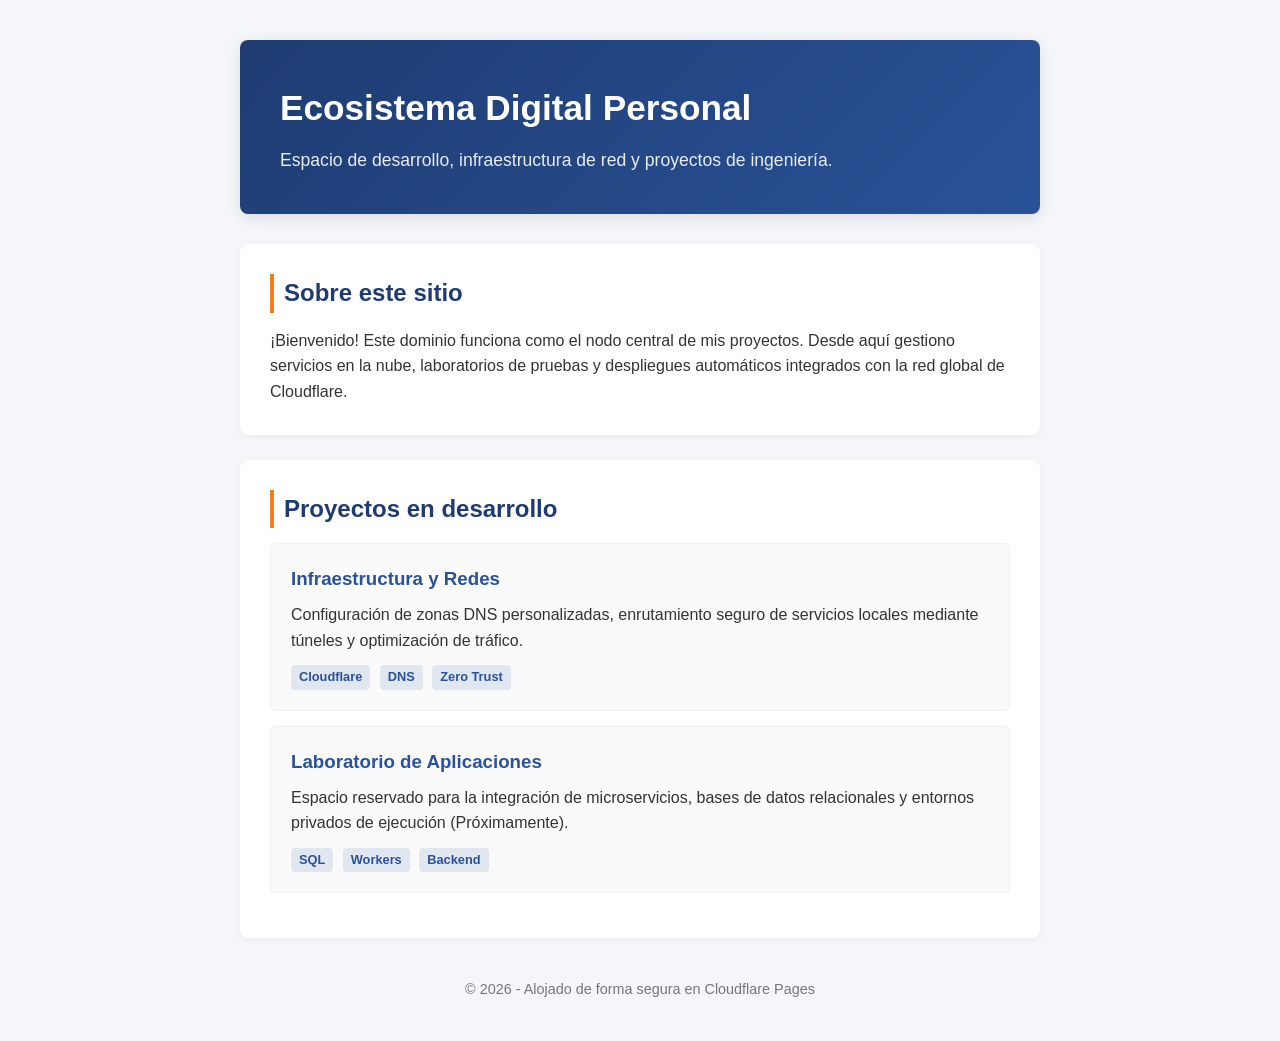
==== index.html @ 50d04121 "Prueba Primer despliegue de prueba de la pagina." ====
<!DOCTYPE html>
<html lang="es">
<head>
    <meta charset="UTF-8">
    <meta name="viewport" content="width=device-width, initial-scale=1.0">
    <title>Ecosistema Digital | Portfolio Técnico</title>
    <style>
        * {
            box-sizing: border-box;
            margin: 0;
            padding: 0;
        }
        body {
            font-family: 'Segoe UI', Tahoma, Geneva, Verdana, sans-serif;
            line-height: 1.6;
            background-color: #f4f6f9;
            color: #333;
            padding: 40px 20px;
        }
        .container {
            max-width: 800px;
            margin: 0 auto;
        }
        header {
            background: linear-gradient(135deg, #1e3c72 0%, #2a5298 100%);
            color: #fff;
            padding: 40px;
            border-radius: 8px;
            margin-bottom: 30px;
            box-shadow: 0 4px 15px rgba(0,0,0,0.1);
        }
        header h1 {
            font-size: 2.2rem;
            margin-bottom: 10px;
        }
        header p {
            font-size: 1.1rem;
            opacity: 0.9;
        }
        .section {
            background: #fff;
            padding: 30px;
            border-radius: 8px;
            margin-bottom: 25px;
            box-shadow: 0 2px 8px rgba(0,0,0,0.05);
        }
        .section h2 {
            color: #1e3c72;
            margin-bottom: 15px;
            border-left: 4px solid #f38020; /* Color acento Cloudflare */
            padding-left: 10px;
            font-size: 1.5rem;
        }
        .project-grid {
            display: block;
        }
        .project-card {
            background: #fafafa;
            border: 1px solid #eef2f5;
            padding: 20px;
            border-radius: 6px;
            margin-bottom: 15px;
        }
        .project-card h3 {
            color: #2a5298;
            margin-bottom: 8px;
        }
        .tag {
            display: inline-block;
            background: #e1e7f0;
            color: #2a5298;
            padding: 2px 8px;
            font-size: 0.8rem;
            border-radius: 4px;
            margin-right: 5px;
            font-weight: bold;
        }
        footer {
            text-align: center;
            margin-top: 40px;
            font-size: 0.9rem;
            color: #777;
        }
    </style>
</head>
<body>

    <div class="container">
        <header>
            <h1>Ecosistema Digital Personal</h1>
            <p>Espacio de desarrollo, infraestructura de red y proyectos de ingeniería.</p>
        </header>

        <div class="section">
            <h2>Sobre este sitio</h2>
            <p>¡Bienvenido! Este dominio funciona como el nodo central de mis proyectos. Desde aquí gestiono servicios en la nube, laboratorios de pruebas y despliegues automáticos integrados con la red global de Cloudflare.</p>
        </div>

        <div class="section">
            <h2>Proyectos en desarrollo</h2>
            <div class="project-grid">
                
                <div class="project-card">
                    <h3>Infraestructura y Redes</h3>
                    <p>Configuración de zonas DNS personalizadas, enrutamiento seguro de servicios locales mediante túneles y optimización de tráfico.</p>
                    <div style="margin-top: 10px;">
                        <span class="tag">Cloudflare</span>
                        <span class="tag">DNS</span>
                        <span class="tag">Zero Trust</span>
                    </div>
                </div>

                <div class="project-card">
                    <h3>Laboratorio de Aplicaciones</h3>
                    <p>Espacio reservado para la integración de microservicios, bases de datos relacionales y entornos privados de ejecución (Próximamente).</p>
                    <div style="margin-top: 10px;">
                        <span class="tag">SQL</span>
                        <span class="tag">Workers</span>
                        <span class="tag">Backend</span>
                    </div>
                </div>

            </div>
        </div>

        <footer>
            <p>&copy; 2026 - Alojado de forma segura en Cloudflare Pages</p>
        </footer>
    </div>

</body>
</html>
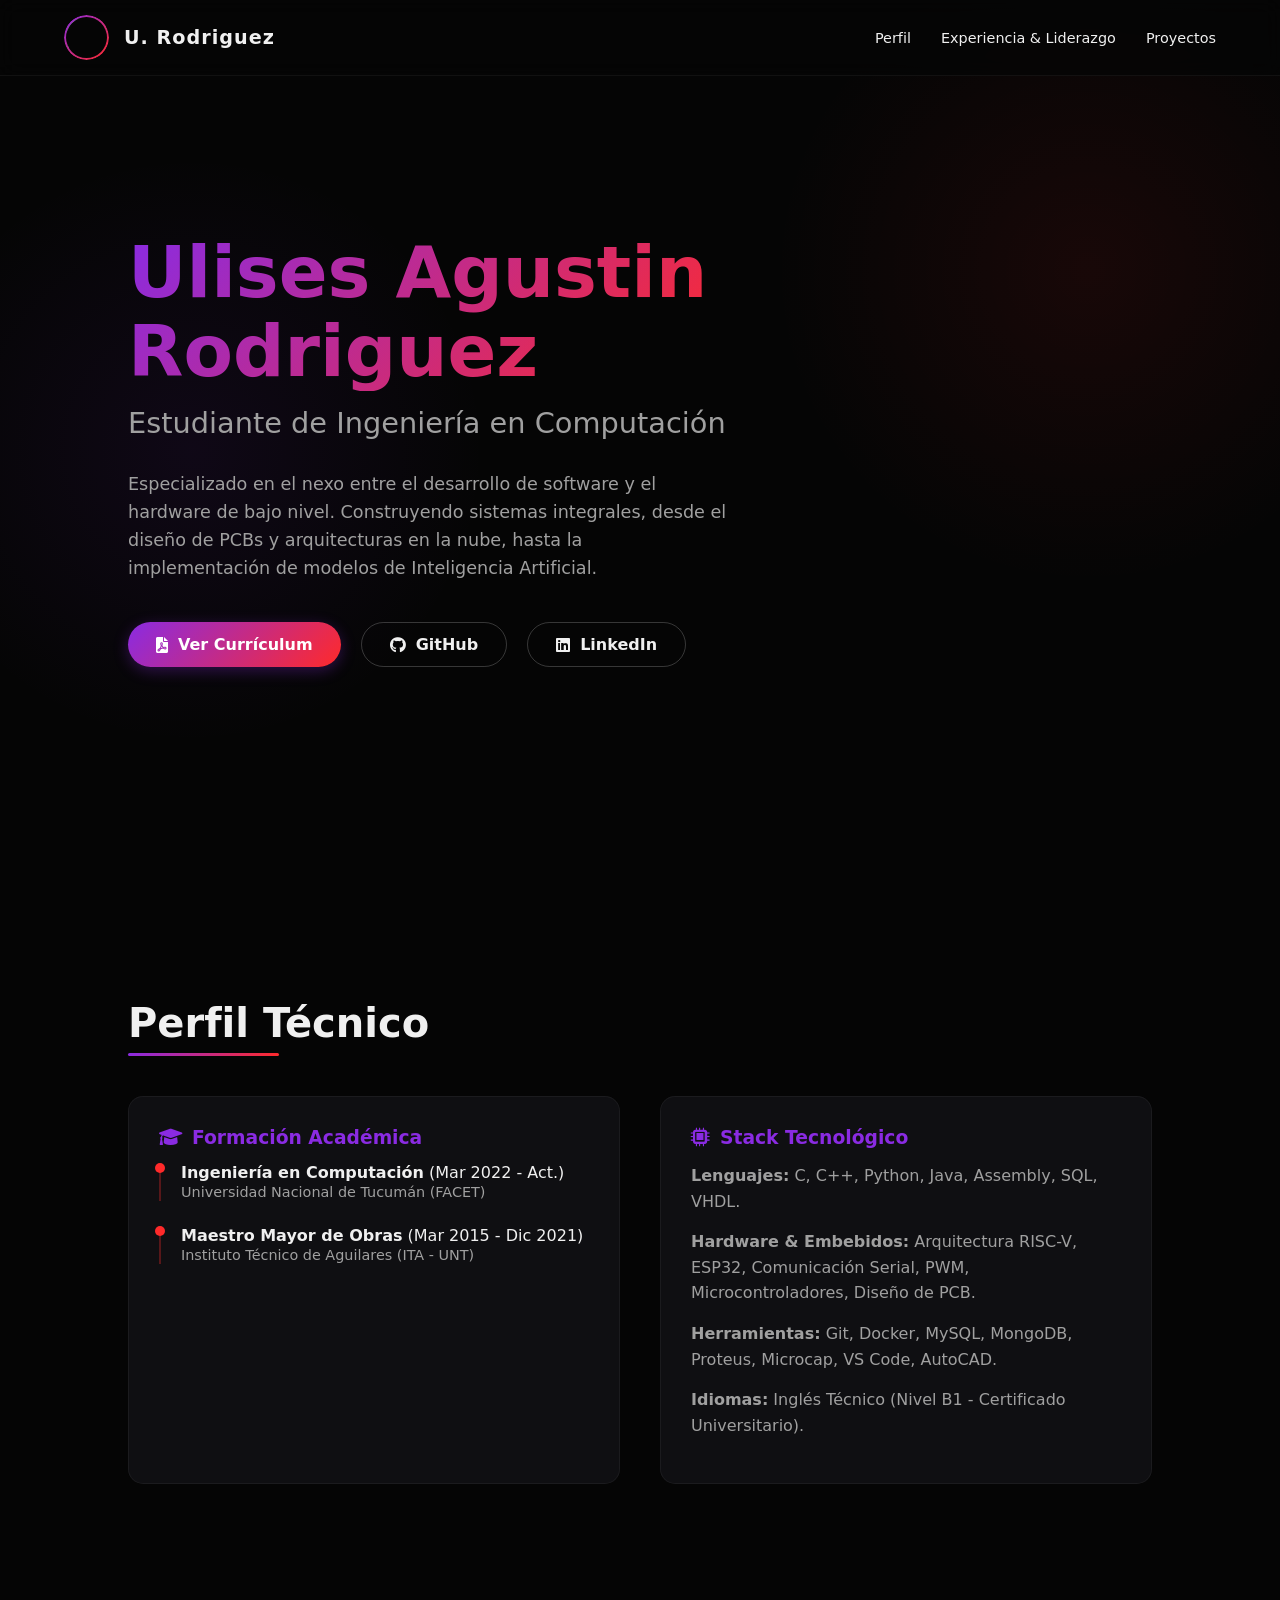
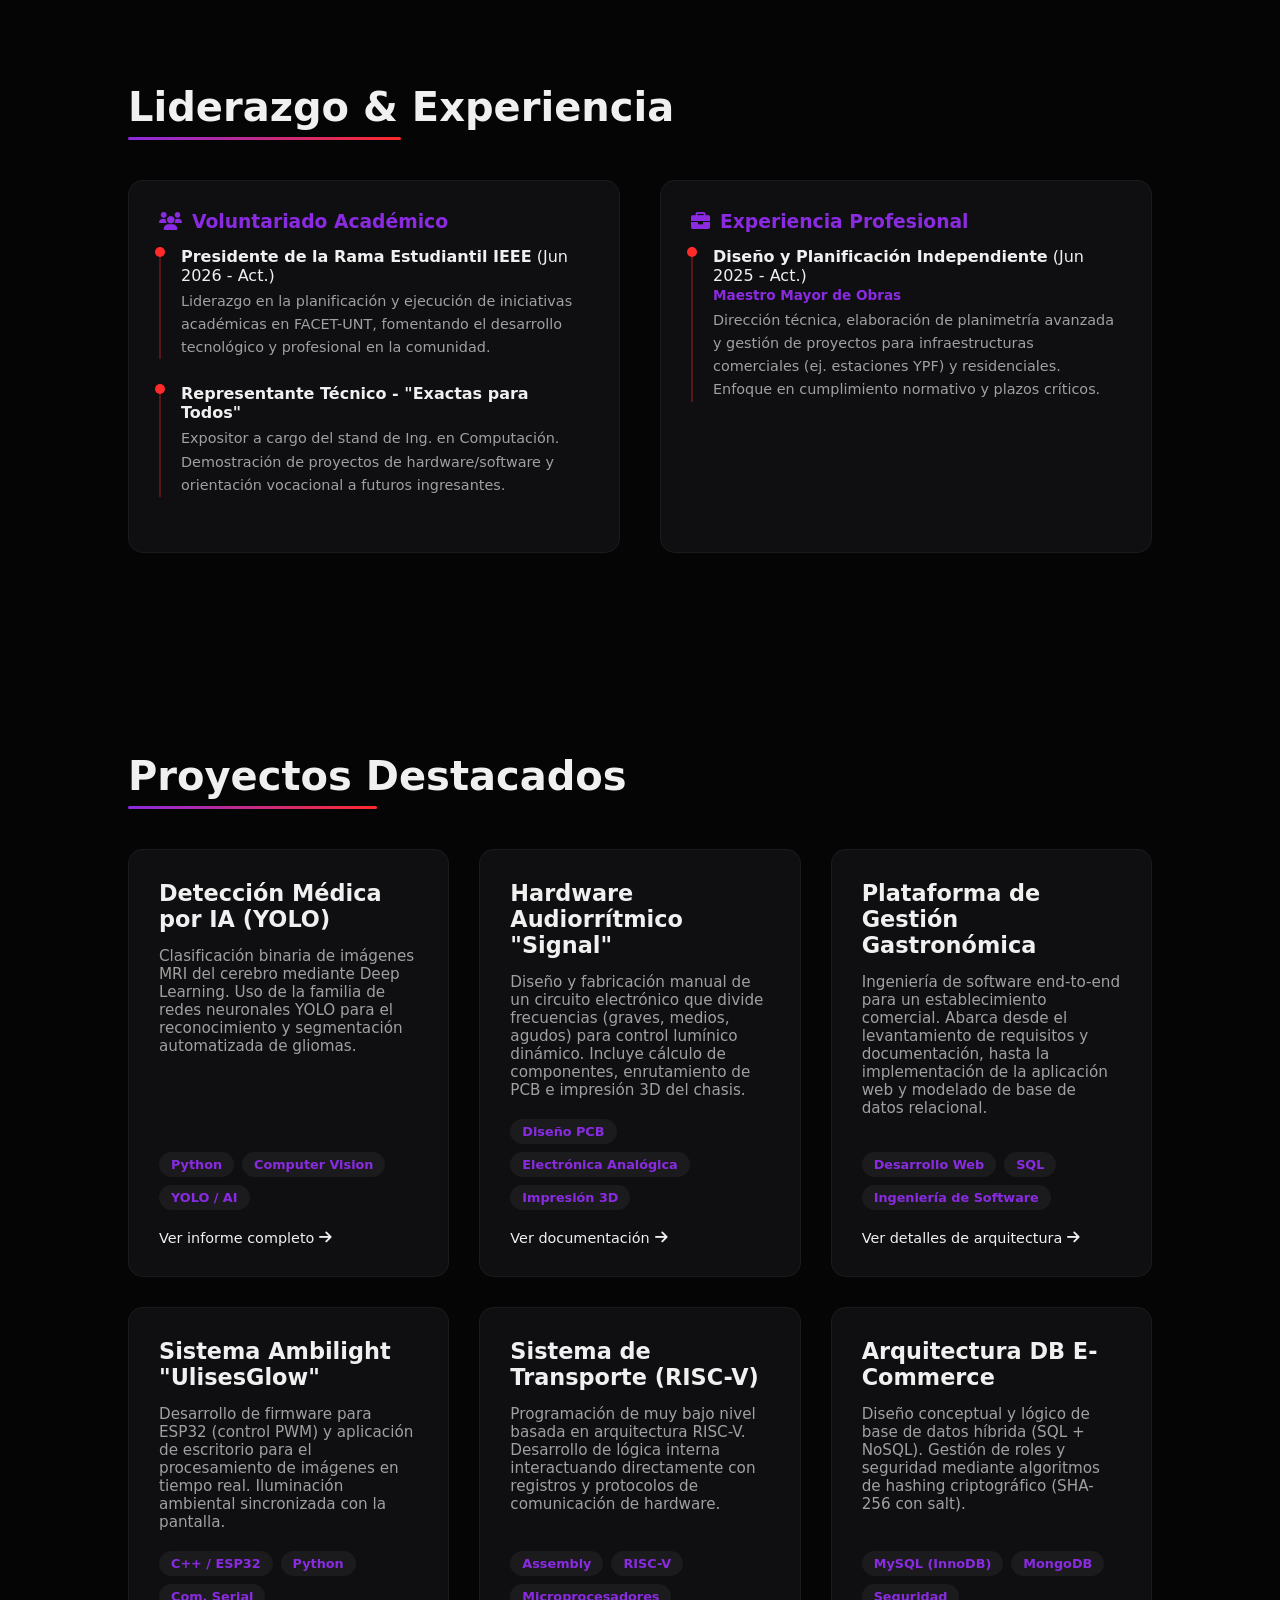
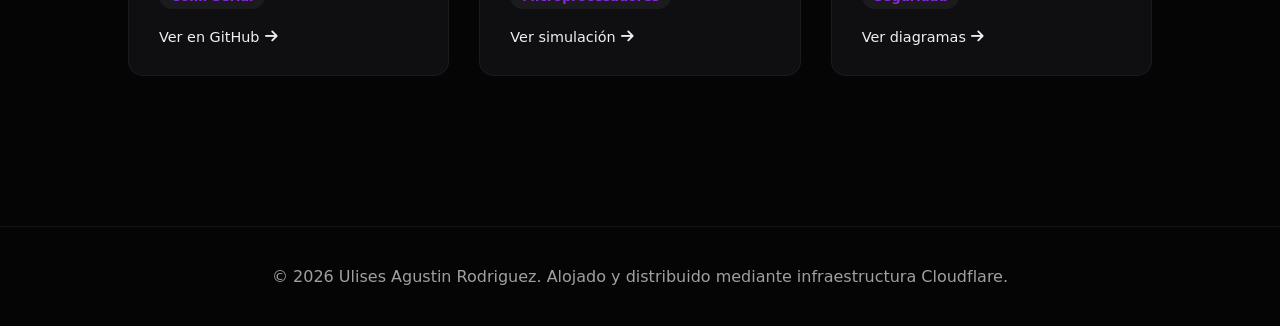
==== commit ca12fefe: "Portafolio v1.0.0 Primer Despliegue del protafolio virtual una vez verificado que la pagina funciona" ====
--- a/index.html
+++ b/index.html
@@ -3,130 +3,525 @@
 <head>
     <meta charset="UTF-8">
     <meta name="viewport" content="width=device-width, initial-scale=1.0">
-    <title>Ecosistema Digital | Portfolio Técnico</title>
+    <title>Ulises A. Rodriguez | Software & Hardware Engineer</title>
+    <link href="https://cdnjs.cloudflare.com/ajax/libs/font-awesome/6.0.0/css/all.min.css" rel="stylesheet">
     <style>
+        :root {
+            --bg-color: #050505;
+            --surface-color: rgba(20, 20, 25, 0.7);
+            --text-main: #f0f0f0;
+            --text-muted: #a0a0a0;
+            --accent-purple: #8a2be2;
+            --accent-red: #ff2a2a;
+            --gradient: linear-gradient(135deg, var(--accent-purple) 0%, var(--accent-red) 100%);
+        }
+
         * {
-            box-sizing: border-box;
             margin: 0;
             padding: 0;
-        }
+            box-sizing: border-box;
+            font-family: 'Segoe UI', system-ui, -apple-system, sans-serif;
+            scroll-behavior: smooth;
+        }
+
         body {
-            font-family: 'Segoe UI', Tahoma, Geneva, Verdana, sans-serif;
+            background-color: var(--bg-color);
+            color: var(--text-main);
+            overflow-x: hidden;
+            background-image: 
+                radial-gradient(circle at 15% 50%, rgba(138, 43, 226, 0.08), transparent 25%),
+                radial-gradient(circle at 85% 30%, rgba(255, 42, 42, 0.08), transparent 25%);
+            background-attachment: fixed;
+        }
+
+        /* --- Navbar --- */
+        nav {
+            position: fixed;
+            top: 0;
+            width: 100%;
+            padding: 15px 5%;
+            display: flex;
+            justify-content: space-between;
+            align-items: center;
+            background: rgba(5, 5, 5, 0.8);
+            backdrop-filter: blur(10px);
+            z-index: 1000;
+            border-bottom: 1px solid rgba(255,255,255,0.05);
+        }
+
+        .logo-container {
+            display: flex;
+            align-items: center;
+            gap: 15px;
+            text-decoration: none;
+            color: var(--text-main);
+        }
+
+        .logo-img {
+            width: 45px;
+            height: 45px;
+            border-radius: 50%;
+            /* Truco para ocultar las letras inferiores de la imagen */
+            object-fit: cover;
+            object-position: top;
+            border: 2px solid transparent;
+            background: var(--gradient) border-box;
+            -webkit-mask: linear-gradient(#fff 0 0) padding-box, linear-gradient(#fff 0 0);
+            -webkit-mask-composite: destination-out;
+            mask-composite: exclude;
+            transition: transform 0.3s ease;
+        }
+        
+        .logo-container:hover .logo-img {
+            transform: scale(1.1);
+        }
+
+        .logo-text {
+            font-weight: 700;
+            font-size: 1.2rem;
+            letter-spacing: 1px;
+        }
+
+        .nav-links a {
+            color: var(--text-main);
+            text-decoration: none;
+            margin-left: 25px;
+            font-size: 0.9rem;
+            transition: color 0.3s;
+            position: relative;
+        }
+
+        .nav-links a:hover {
+            color: var(--accent-red);
+        }
+
+        /* --- Hero Section --- */
+        .hero {
+            height: 100vh;
+            display: flex;
+            flex-direction: column;
+            justify-content: center;
+            align-items: flex-start;
+            padding: 0 10%;
+            position: relative;
+        }
+
+        .hero h1 {
+            font-size: 4.5rem;
+            line-height: 1.1;
+            margin-bottom: 15px;
+            background: var(--gradient);
+            -webkit-background-clip: text;
+            -webkit-text-fill-color: transparent;
+        }
+
+        .hero h2 {
+            font-size: 1.8rem;
+            color: var(--text-muted);
+            margin-bottom: 30px;
+            font-weight: 400;
+        }
+
+        .hero p {
+            max-width: 600px;
+            font-size: 1.1rem;
+            color: var(--text-muted);
+            margin-bottom: 40px;
             line-height: 1.6;
-            background-color: #f4f6f9;
-            color: #333;
-            padding: 40px 20px;
-        }
-        .container {
-            max-width: 800px;
-            margin: 0 auto;
-        }
-        header {
-            background: linear-gradient(135deg, #1e3c72 0%, #2a5298 100%);
-            color: #fff;
-            padding: 40px;
-            border-radius: 8px;
-            margin-bottom: 30px;
-            box-shadow: 0 4px 15px rgba(0,0,0,0.1);
-        }
-        header h1 {
-            font-size: 2.2rem;
-            margin-bottom: 10px;
-        }
-        header p {
-            font-size: 1.1rem;
-            opacity: 0.9;
-        }
-        .section {
-            background: #fff;
+        }
+
+        .btn-group {
+            display: flex;
+            gap: 20px;
+        }
+
+        .btn {
+            padding: 12px 28px;
+            border-radius: 30px;
+            text-decoration: none;
+            font-weight: 600;
+            transition: all 0.3s ease;
+            font-size: 1rem;
+            display: inline-flex;
+            align-items: center;
+            gap: 10px;
+        }
+
+        .btn-primary {
+            background: var(--gradient);
+            color: white;
+            box-shadow: 0 4px 15px rgba(138, 43, 226, 0.3);
+        }
+
+        .btn-primary:hover {
+            box-shadow: 0 6px 20px rgba(255, 42, 42, 0.5);
+            transform: translateY(-2px);
+        }
+
+        .btn-secondary {
+            background: transparent;
+            color: var(--text-main);
+            border: 1px solid rgba(255,255,255,0.2);
+        }
+
+        .btn-secondary:hover {
+            border-color: var(--accent-purple);
+            background: rgba(138, 43, 226, 0.1);
+        }
+
+        /* --- Global Section Styles --- */
+        section {
+            padding: 100px 10%;
+        }
+
+        .section-title {
+            font-size: 2.5rem;
+            margin-bottom: 50px;
+            position: relative;
+            display: inline-block;
+        }
+
+        .section-title::after {
+            content: '';
+            position: absolute;
+            bottom: -10px;
+            left: 0;
+            width: 50%;
+            height: 3px;
+            background: var(--gradient);
+            border-radius: 2px;
+        }
+
+        /* --- Sobre Mí & Voluntariado --- */
+        .about-grid {
+            display: grid;
+            grid-template-columns: 1fr 1fr;
+            gap: 40px;
+        }
+
+        .card {
+            background: var(--surface-color);
+            border: 1px solid rgba(255,255,255,0.05);
+            border-radius: 15px;
             padding: 30px;
-            border-radius: 8px;
+            backdrop-filter: blur(10px);
+            transition: transform 0.3s ease;
+        }
+
+        .card:hover {
+            transform: translateY(-5px);
+            border-color: rgba(138, 43, 226, 0.3);
+        }
+
+        .card h3 {
+            color: var(--accent-purple);
+            margin-bottom: 15px;
+            display: flex;
+            align-items: center;
+            gap: 10px;
+        }
+
+        .card p {
+            color: var(--text-muted);
+            margin-bottom: 15px;
+            line-height: 1.6;
+        }
+        
+        .timeline-item {
+            border-left: 2px solid rgba(255, 42, 42, 0.3);
+            padding-left: 20px;
             margin-bottom: 25px;
-            box-shadow: 0 2px 8px rgba(0,0,0,0.05);
-        }
-        .section h2 {
-            color: #1e3c72;
+            position: relative;
+        }
+        
+        .timeline-item::before {
+            content: '';
+            position: absolute;
+            left: -6px;
+            top: 0;
+            width: 10px;
+            height: 10px;
+            border-radius: 50%;
+            background: var(--accent-red);
+        }
+
+        /* --- Proyectos --- */
+        .projects-grid {
+            display: grid;
+            grid-template-columns: repeat(auto-fit, minmax(320px, 1fr));
+            gap: 30px;
+        }
+
+        .project-card {
+            background: var(--surface-color);
+            border: 1px solid rgba(255,255,255,0.05);
+            border-radius: 15px;
+            padding: 30px;
+            display: flex;
+            flex-direction: column;
+            justify-content: space-between;
+            transition: all 0.4s ease;
+            position: relative;
+            overflow: hidden;
+        }
+
+        .project-card::before {
+            content: '';
+            position: absolute;
+            top: 0; left: 0;
+            width: 100%; height: 4px;
+            background: var(--gradient);
+            opacity: 0;
+            transition: opacity 0.3s ease;
+        }
+
+        .project-card:hover {
+            transform: translateY(-8px);
+            box-shadow: 0 10px 30px rgba(0,0,0,0.5);
+        }
+
+        .project-card:hover::before {
+            opacity: 1;
+        }
+
+        .project-card h3 {
+            font-size: 1.4rem;
             margin-bottom: 15px;
-            border-left: 4px solid #f38020; /* Color acento Cloudflare */
-            padding-left: 10px;
-            font-size: 1.5rem;
-        }
-        .project-grid {
-            display: block;
-        }
-        .project-card {
-            background: #fafafa;
-            border: 1px solid #eef2f5;
-            padding: 20px;
-            border-radius: 6px;
-            margin-bottom: 15px;
-        }
-        .project-card h3 {
-            color: #2a5298;
-            margin-bottom: 8px;
-        }
+        }
+
+        .project-card p {
+            color: var(--text-muted);
+            font-size: 0.95rem;
+            margin-bottom: 20px;
+            flex-grow: 1;
+        }
+
+        .tech-tags {
+            display: flex;
+            flex-wrap: wrap;
+            gap: 8px;
+            margin-bottom: 20px;
+        }
+
         .tag {
-            display: inline-block;
-            background: #e1e7f0;
-            color: #2a5298;
-            padding: 2px 8px;
+            background: rgba(255, 255, 255, 0.05);
+            color: var(--accent-purple);
+            padding: 5px 12px;
+            border-radius: 20px;
             font-size: 0.8rem;
-            border-radius: 4px;
-            margin-right: 5px;
-            font-weight: bold;
-        }
+            font-weight: 600;
+        }
+
+        .project-link {
+            color: var(--text-main);
+            text-decoration: none;
+            font-size: 0.9rem;
+            display: inline-flex;
+            align-items: center;
+            gap: 5px;
+            transition: color 0.3s;
+        }
+
+        .project-link:hover {
+            color: var(--accent-red);
+        }
+
+        /* --- Footer --- */
         footer {
             text-align: center;
-            margin-top: 40px;
-            font-size: 0.9rem;
-            color: #777;
+            padding: 40px;
+            border-top: 1px solid rgba(255,255,255,0.05);
+            color: var(--text-muted);
+            margin-top: 50px;
+        }
+
+        /* --- Animaciones Scroll --- */
+        .reveal {
+            opacity: 0;
+            transform: translateY(30px);
+            transition: all 0.8s ease;
+        }
+
+        .reveal.active {
+            opacity: 1;
+            transform: translateY(0);
+        }
+
+        /* Responsive */
+        @media (max-width: 768px) {
+            .hero h1 { font-size: 3rem; }
+            .hero h2 { font-size: 1.4rem; }
+            .about-grid { grid-template-columns: 1fr; }
+            .nav-links { display: none; } /* Ocultar links en movil por ahora */
         }
     </style>
 </head>
 <body>
 
-    <div class="container">
-        <header>
-            <h1>Ecosistema Digital Personal</h1>
-            <p>Espacio de desarrollo, infraestructura de red y proyectos de ingeniería.</p>
-        </header>
-
-        <div class="section">
-            <h2>Sobre este sitio</h2>
-            <p>¡Bienvenido! Este dominio funciona como el nodo central de mis proyectos. Desde aquí gestiono servicios en la nube, laboratorios de pruebas y despliegues automáticos integrados con la red global de Cloudflare.</p>
+    <nav>
+        <a href="#" class="logo-container">
+            <img src="Icono.jpg" alt="Logo" class="logo-img">
+            <span class="logo-text">U. Rodriguez</span>
+        </a>
+        <div class="nav-links">
+            <a href="#perfil">Perfil</a>
+            <a href="#experiencia">Experiencia & Liderazgo</a>
+            <a href="#proyectos">Proyectos</a>
         </div>
-
-        <div class="section">
-            <h2>Proyectos en desarrollo</h2>
-            <div class="project-grid">
-                
-                <div class="project-card">
-                    <h3>Infraestructura y Redes</h3>
-                    <p>Configuración de zonas DNS personalizadas, enrutamiento seguro de servicios locales mediante túneles y optimización de tráfico.</p>
-                    <div style="margin-top: 10px;">
-                        <span class="tag">Cloudflare</span>
-                        <span class="tag">DNS</span>
-                        <span class="tag">Zero Trust</span>
-                    </div>
-                </div>
-
-                <div class="project-card">
-                    <h3>Laboratorio de Aplicaciones</h3>
-                    <p>Espacio reservado para la integración de microservicios, bases de datos relacionales y entornos privados de ejecución (Próximamente).</p>
-                    <div style="margin-top: 10px;">
-                        <span class="tag">SQL</span>
-                        <span class="tag">Workers</span>
-                        <span class="tag">Backend</span>
-                    </div>
-                </div>
-
-            </div>
+    </nav>
+
+    <section class="hero">
+        <h1>Ulises Agustin<br>Rodriguez</h1>
+        <h2>Estudiante de Ingeniería en Computación</h2>
+        <p>Especializado en el nexo entre el desarrollo de software y el hardware de bajo nivel. Construyendo sistemas integrales, desde el diseño de PCBs y arquitecturas en la nube, hasta la implementación de modelos de Inteligencia Artificial.</p>
+        <div class="btn-group">
+            <a href="Curriculum Vitae.pdf" target="_blank" class="btn btn-primary"><i class="fas fa-file-pdf"></i> Ver Currículum</a>
+            <a href="https://github.com/UlisesSB" target="_blank" class="btn btn-secondary"><i class="fab fa-github"></i> GitHub</a>
+            <a href="https://www.linkedin.com/in/ulises-agustin-rodriguez-a3aa563b5" target="_blank" class="btn btn-secondary"><i class="fab fa-linkedin"></i> LinkedIn</a>
         </div>
-
-        <footer>
-            <p>&copy; 2026 - Alojado de forma segura en Cloudflare Pages</p>
-        </footer>
-    </div>
-
+    </section>
+
+    <section id="perfil" class="reveal">
+        <h2 class="section-title">Perfil Técnico</h2>
+        <div class="about-grid">
+            <div class="card">
+                <h3><i class="fas fa-graduation-cap"></i> Formación Académica</h3>
+                <div class="timeline-item">
+                    <strong>Ingeniería en Computación</strong> (Mar 2022 - Act.)<br>
+                    <span style="color: var(--text-muted); font-size: 0.9rem;">Universidad Nacional de Tucumán (FACET)</span>
+                </div>
+                <div class="timeline-item">
+                    <strong>Maestro Mayor de Obras</strong> (Mar 2015 - Dic 2021)<br>
+                    <span style="color: var(--text-muted); font-size: 0.9rem;">Instituto Técnico de Aguilares (ITA - UNT)</span>
+                </div>
+            </div>
+            <div class="card">
+                <h3><i class="fas fa-microchip"></i> Stack Tecnológico</h3>
+                <p><strong>Lenguajes:</strong> C, C++, Python, Java, Assembly, SQL, VHDL.</p>
+                <p><strong>Hardware & Embebidos:</strong> Arquitectura RISC-V, ESP32, Comunicación Serial, PWM, Microcontroladores, Diseño de PCB.</p>
+                <p><strong>Herramientas:</strong> Git, Docker, MySQL, MongoDB, Proteus, Microcap, VS Code, AutoCAD.</p>
+                <p><strong>Idiomas:</strong> Inglés Técnico (Nivel B1 - Certificado Universitario).</p>
+            </div>
+        </div>
+    </section>
+
+    <section id="experiencia" class="reveal">
+        <h2 class="section-title">Liderazgo & Experiencia</h2>
+        <div class="about-grid">
+            <div class="card">
+                <h3><i class="fas fa-users"></i> Voluntariado Académico</h3>
+                <div class="timeline-item">
+                    <strong>Presidente de la Rama Estudiantil IEEE</strong> (Jun 2026 - Act.)<br>
+                    <p style="font-size: 0.9rem; margin-top: 5px;">Liderazgo en la planificación y ejecución de iniciativas académicas en FACET-UNT, fomentando el desarrollo tecnológico y profesional en la comunidad.</p>
+                </div>
+                <div class="timeline-item">
+                    <strong>Representante Técnico - "Exactas para Todos"</strong><br>
+                    <p style="font-size: 0.9rem; margin-top: 5px;">Expositor a cargo del stand de Ing. en Computación. Demostración de proyectos de hardware/software y orientación vocacional a futuros ingresantes.</p>
+                </div>
+            </div>
+            
+            <div class="card">
+                <h3><i class="fas fa-briefcase"></i> Experiencia Profesional</h3>
+                <div class="timeline-item">
+                    <strong>Diseño y Planificación Independiente</strong> (Jun 2025 - Act.)<br>
+                    <span style="color: var(--accent-purple); font-size: 0.85rem; font-weight: bold;">Maestro Mayor de Obras</span>
+                    <p style="font-size: 0.9rem; margin-top: 5px;">Dirección técnica, elaboración de planimetría avanzada y gestión de proyectos para infraestructuras comerciales (ej. estaciones YPF) y residenciales. Enfoque en cumplimiento normativo y plazos críticos.</p>
+                </div>
+            </div>
+        </div>
+    </section>
+
+    <section id="proyectos" class="reveal">
+        <h2 class="section-title">Proyectos Destacados</h2>
+        <div class="projects-grid">
+            
+            <div class="project-card">
+                <h3>Detección Médica por IA (YOLO)</h3>
+                <p>Clasificación binaria de imágenes MRI del cerebro mediante Deep Learning. Uso de la familia de redes neuronales YOLO para el reconocimiento y segmentación automatizada de gliomas.</p>
+                <div class="tech-tags">
+                    <span class="tag">Python</span>
+                    <span class="tag">Computer Vision</span>
+                    <span class="tag">YOLO / AI</span>
+                </div>
+                <a href="#" class="project-link">Ver informe completo <i class="fas fa-arrow-right"></i></a>
+            </div>
+
+            <div class="project-card">
+                <h3>Hardware Audiorrítmico "Signal"</h3>
+                <p>Diseño y fabricación manual de un circuito electrónico que divide frecuencias (graves, medios, agudos) para control lumínico dinámico. Incluye cálculo de componentes, enrutamiento de PCB e impresión 3D del chasis.</p>
+                <div class="tech-tags">
+                    <span class="tag">Diseño PCB</span>
+                    <span class="tag">Electrónica Analógica</span>
+                    <span class="tag">Impresión 3D</span>
+                </div>
+                <a href="#" class="project-link">Ver documentación <i class="fas fa-arrow-right"></i></a>
+            </div>
+
+            <div class="project-card">
+                <h3>Plataforma de Gestión Gastronómica</h3>
+                <p>Ingeniería de software end-to-end para un establecimiento comercial. Abarca desde el levantamiento de requisitos y documentación, hasta la implementación de la aplicación web y modelado de base de datos relacional.</p>
+                <div class="tech-tags">
+                    <span class="tag">Desarrollo Web</span>
+                    <span class="tag">SQL</span>
+                    <span class="tag">Ingeniería de Software</span>
+                </div>
+                <a href="#" class="project-link">Ver detalles de arquitectura <i class="fas fa-arrow-right"></i></a>
+            </div>
+
+            <div class="project-card">
+                <h3>Sistema Ambilight "UlisesGlow"</h3>
+                <p>Desarrollo de firmware para ESP32 (control PWM) y aplicación de escritorio para el procesamiento de imágenes en tiempo real. Iluminación ambiental sincronizada con la pantalla.</p>
+                <div class="tech-tags">
+                    <span class="tag">C++ / ESP32</span>
+                    <span class="tag">Python</span>
+                    <span class="tag">Com. Serial</span>
+                </div>
+                <a href="#" class="project-link">Ver en GitHub <i class="fas fa-arrow-right"></i></a>
+            </div>
+
+            <div class="project-card">
+                <h3>Sistema de Transporte (RISC-V)</h3>
+                <p>Programación de muy bajo nivel basada en arquitectura RISC-V. Desarrollo de lógica interna interactuando directamente con registros y protocolos de comunicación de hardware.</p>
+                <div class="tech-tags">
+                    <span class="tag">Assembly</span>
+                    <span class="tag">RISC-V</span>
+                    <span class="tag">Microprocesadores</span>
+                </div>
+                <a href="#" class="project-link">Ver simulación <i class="fas fa-arrow-right"></i></a>
+            </div>
+
+            <div class="project-card">
+                <h3>Arquitectura DB E-Commerce</h3>
+                <p>Diseño conceptual y lógico de base de datos híbrida (SQL + NoSQL). Gestión de roles y seguridad mediante algoritmos de hashing criptográfico (SHA-256 con salt).</p>
+                <div class="tech-tags">
+                    <span class="tag">MySQL (InnoDB)</span>
+                    <span class="tag">MongoDB</span>
+                    <span class="tag">Seguridad</span>
+                </div>
+                <a href="#" class="project-link">Ver diagramas <i class="fas fa-arrow-right"></i></a>
+            </div>
+
+        </div>
+    </section>
+
+    <footer>
+        <p>&copy; 2026 Ulises Agustin Rodriguez. Alojado y distribuido mediante infraestructura Cloudflare.</p>
+    </footer>
+
+    <script>
+        function reveal() {
+            var reveals = document.querySelectorAll(".reveal");
+            for (var i = 0; i < reveals.length; i++) {
+                var windowHeight = window.innerHeight;
+                var elementTop = reveals[i].getBoundingClientRect().top;
+                var elementVisible = 150;
+                if (elementTop < windowHeight - elementVisible) {
+                    reveals[i].classList.add("active");
+                }
+            }
+        }
+        window.addEventListener("scroll", reveal);
+        reveal(); // Llamada inicial
+    </script>
 </body>
 </html>
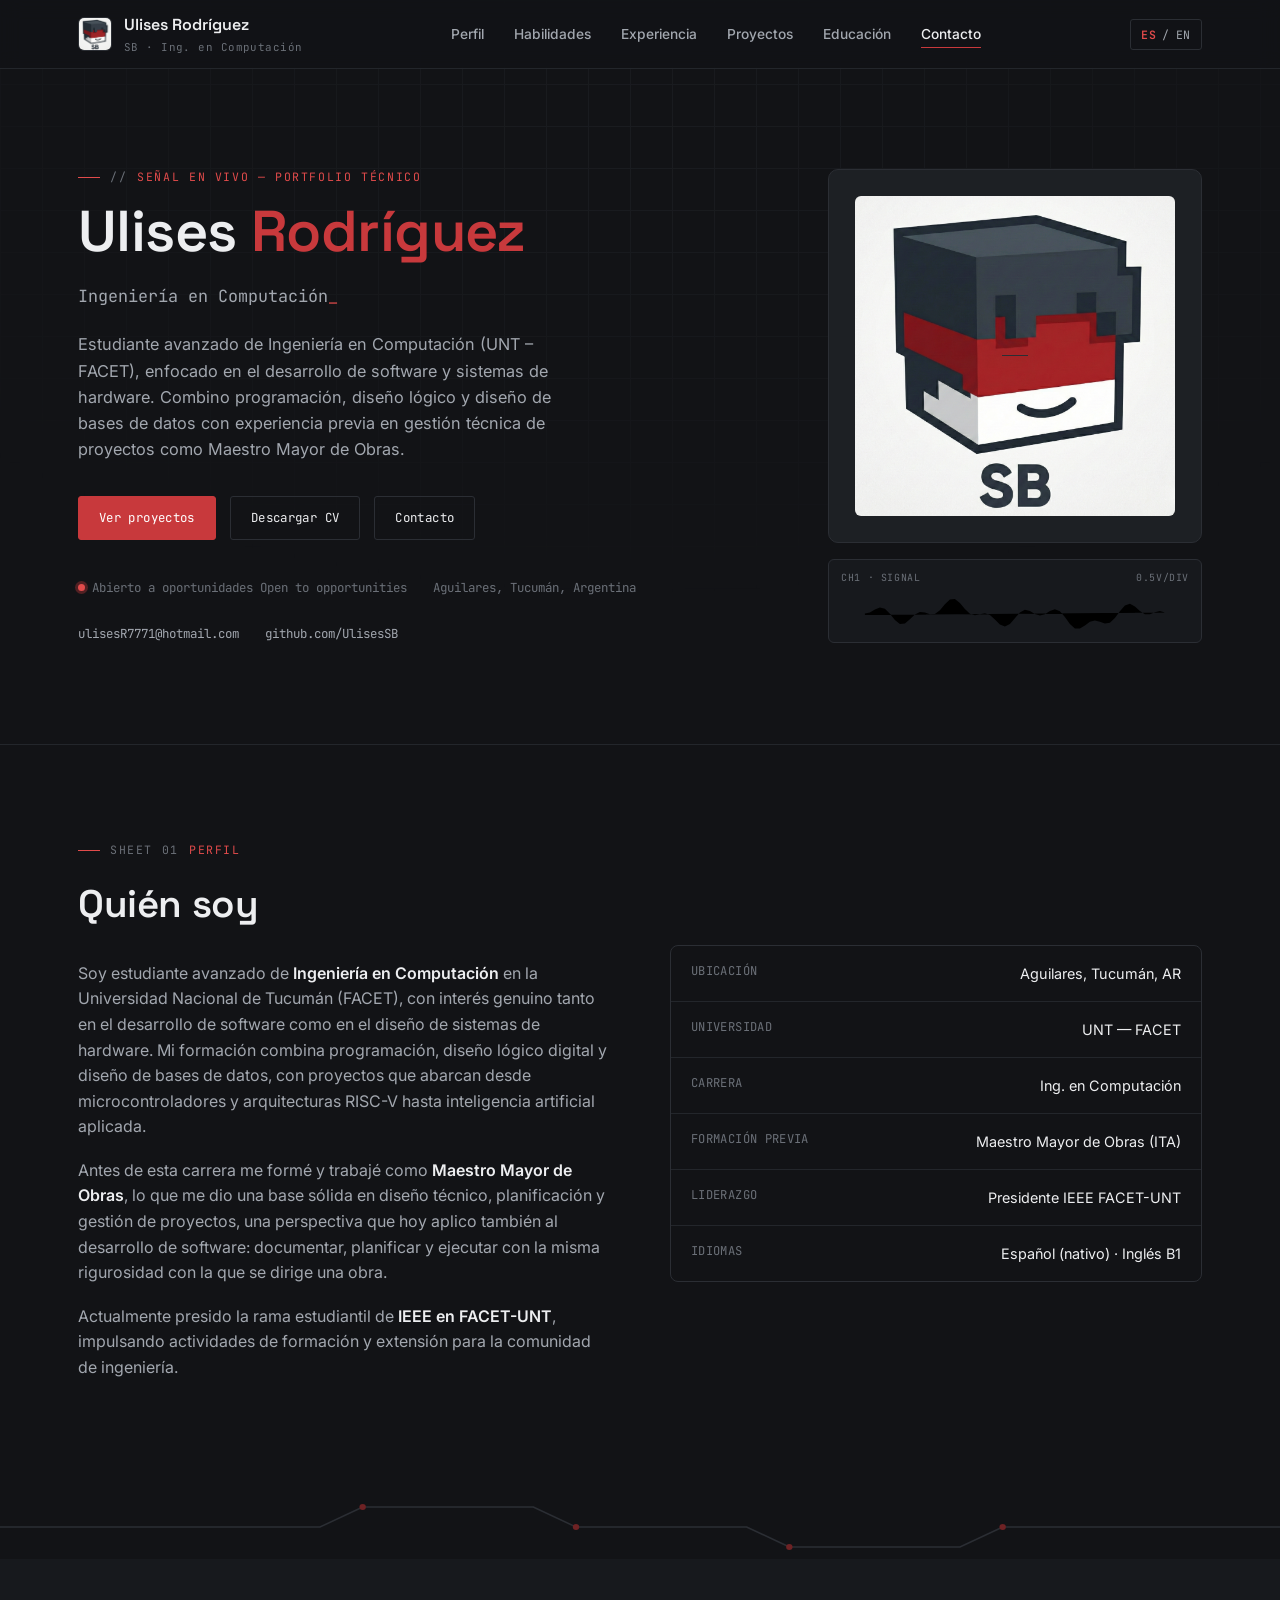
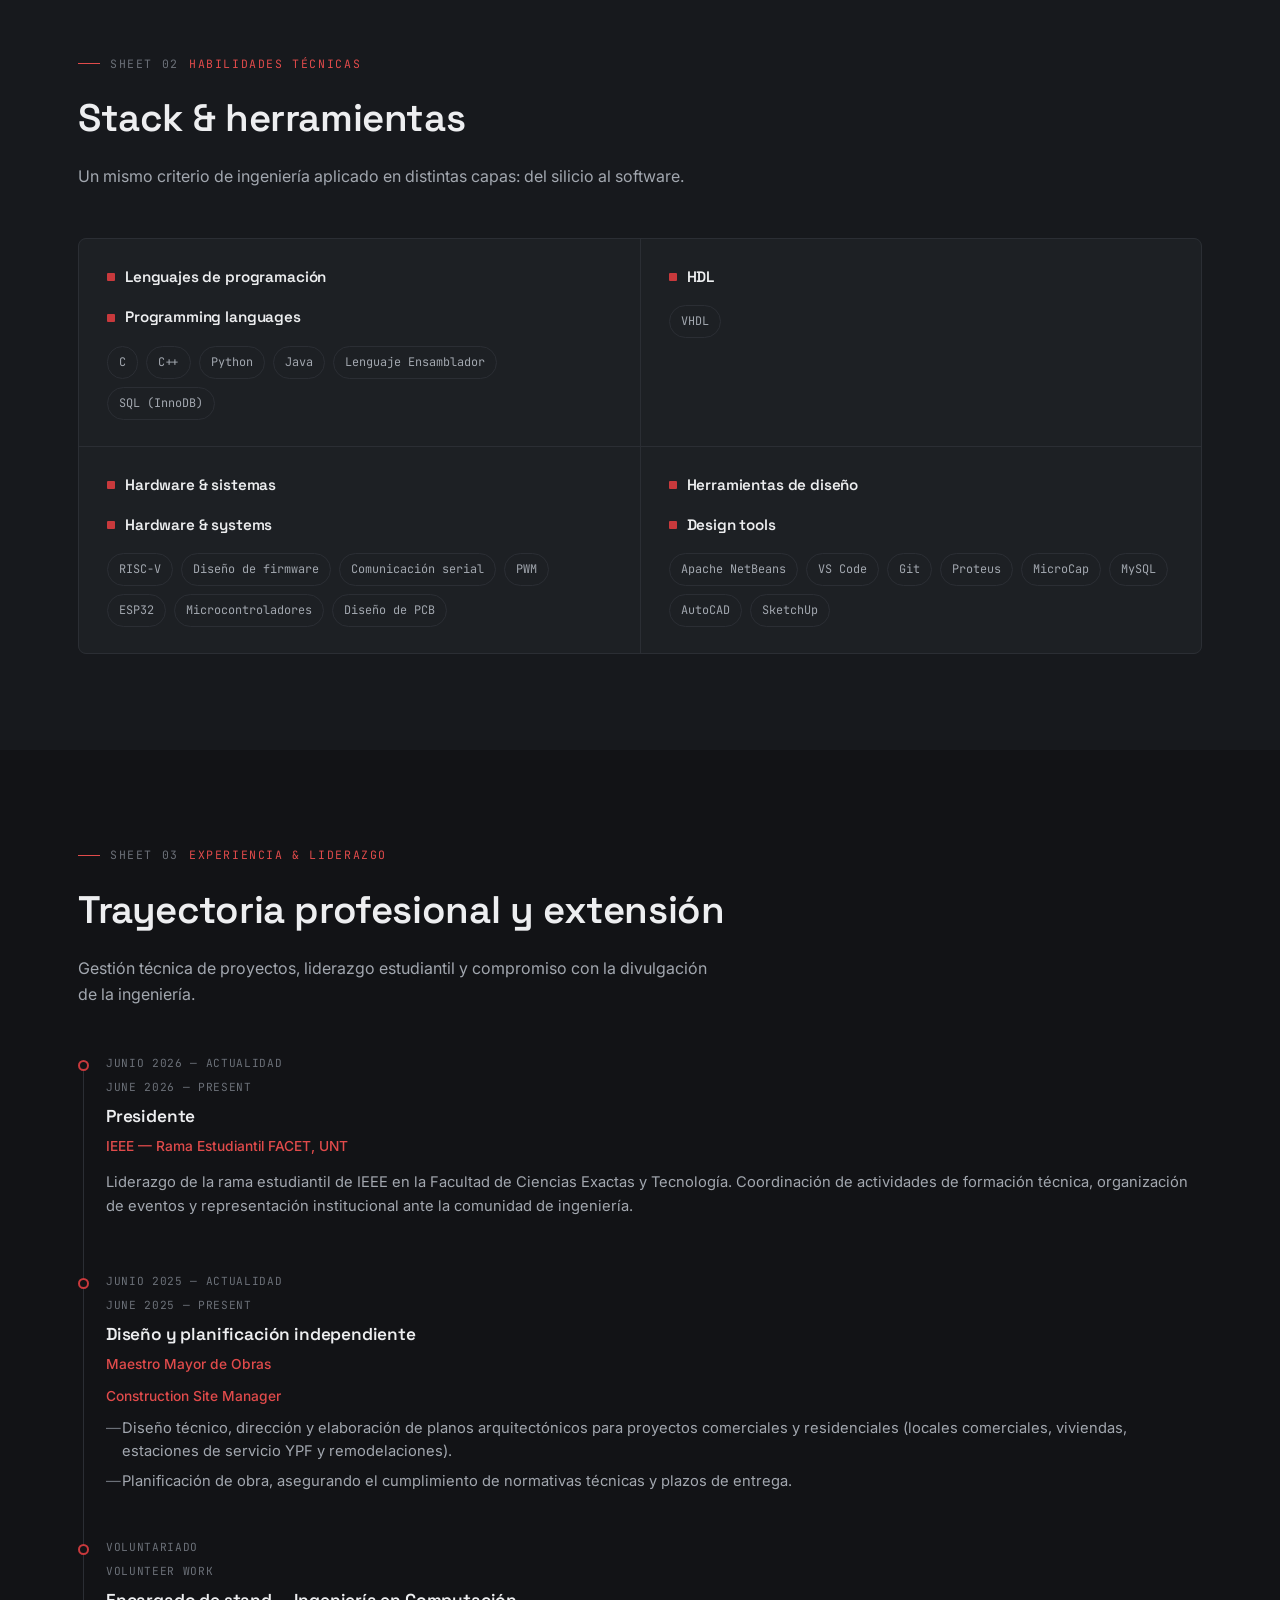
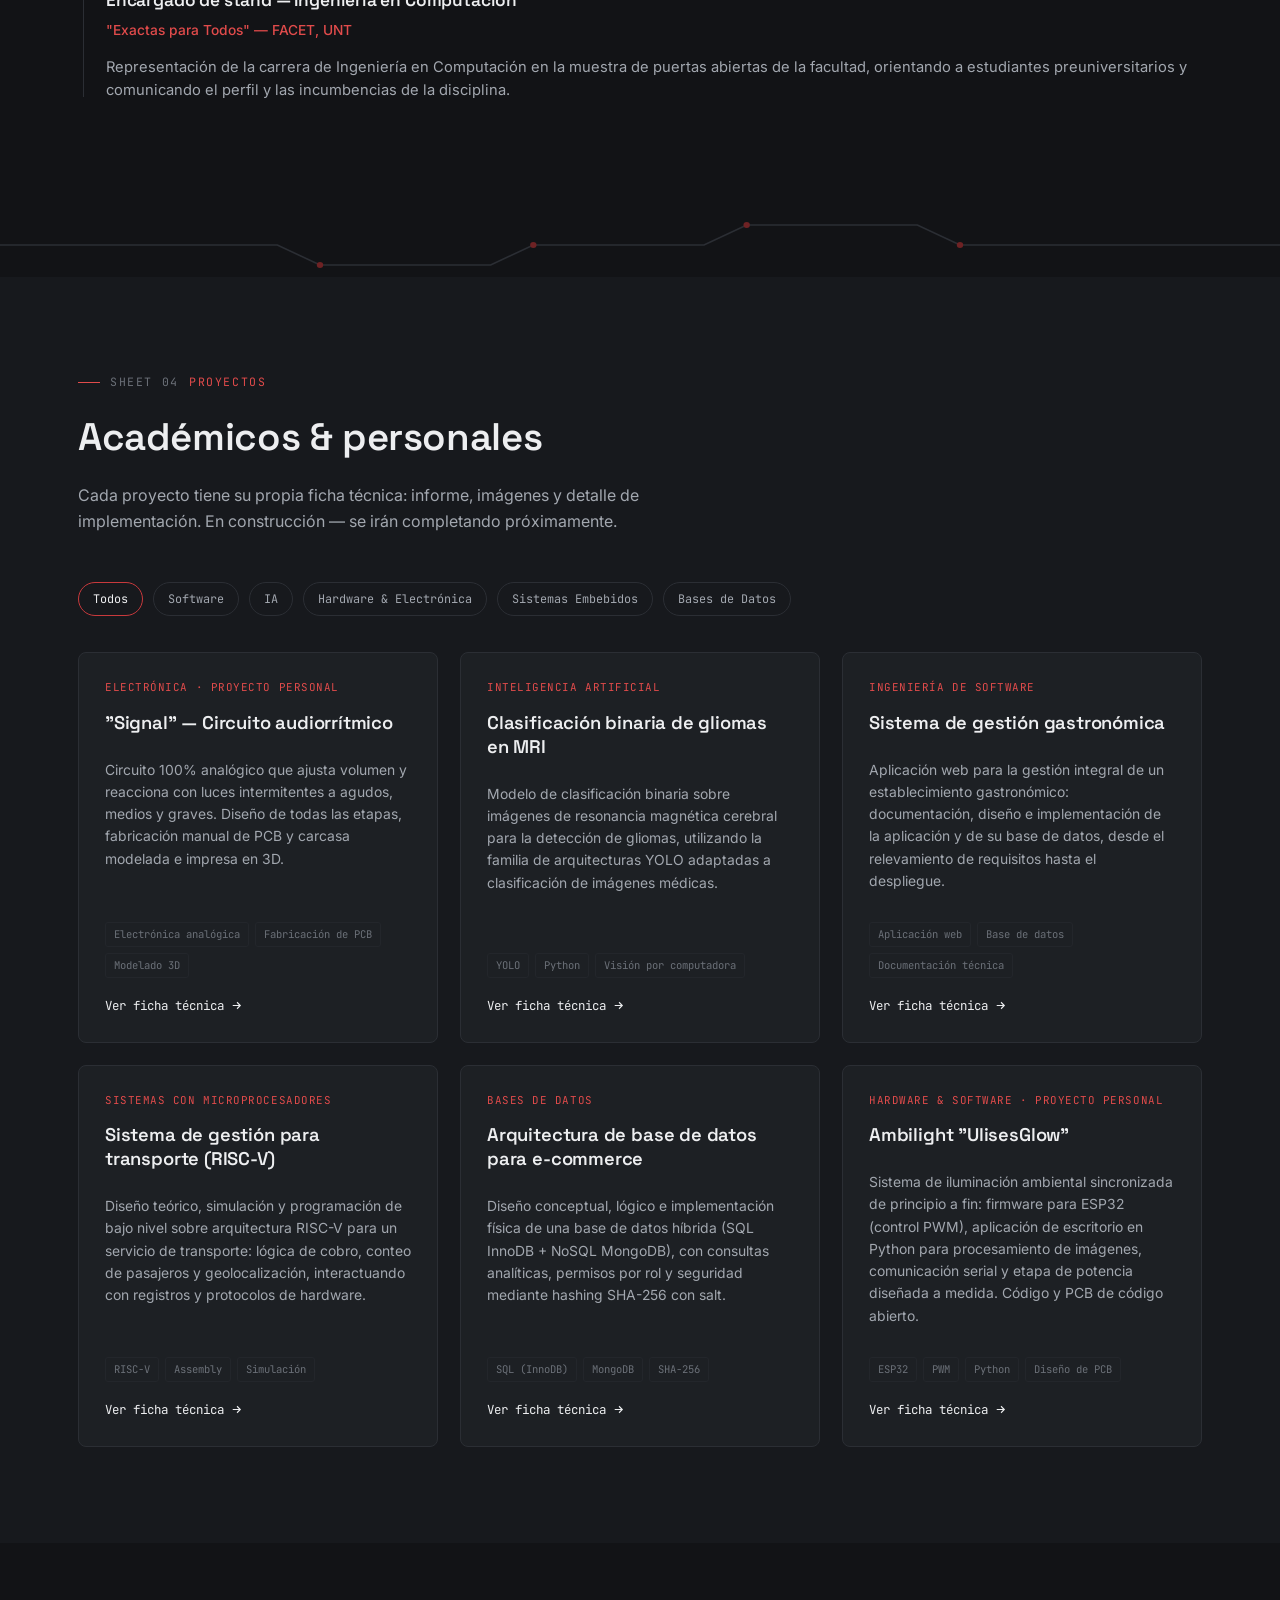
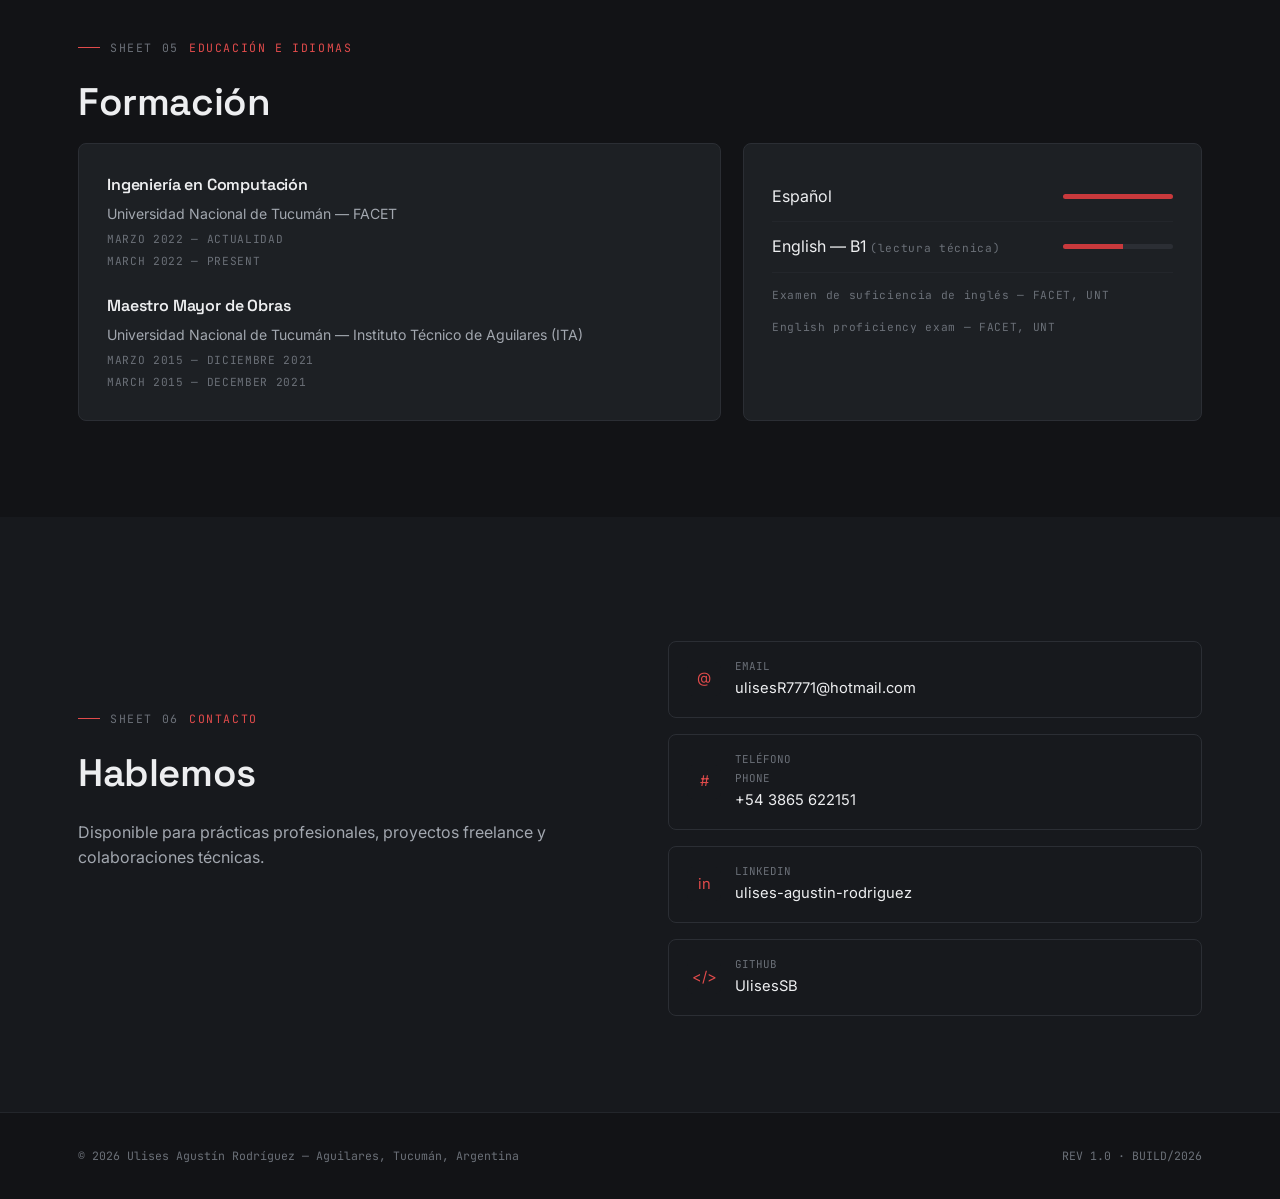
==== commit d112266b: "Portafolio v1.0.1 Despliegue de la version de Claude del portafolio." ====
--- a/index.html
+++ b/index.html
@@ -1,527 +1,466 @@
 <!DOCTYPE html>
-<html lang="es">
+<html lang="es" data-lang="es">
 <head>
-    <meta charset="UTF-8">
-    <meta name="viewport" content="width=device-width, initial-scale=1.0">
-    <title>Ulises A. Rodriguez | Software & Hardware Engineer</title>
-    <link href="https://cdnjs.cloudflare.com/ajax/libs/font-awesome/6.0.0/css/all.min.css" rel="stylesheet">
-    <style>
-        :root {
-            --bg-color: #050505;
-            --surface-color: rgba(20, 20, 25, 0.7);
-            --text-main: #f0f0f0;
-            --text-muted: #a0a0a0;
-            --accent-purple: #8a2be2;
-            --accent-red: #ff2a2a;
-            --gradient: linear-gradient(135deg, var(--accent-purple) 0%, var(--accent-red) 100%);
-        }
-
-        * {
-            margin: 0;
-            padding: 0;
-            box-sizing: border-box;
-            font-family: 'Segoe UI', system-ui, -apple-system, sans-serif;
-            scroll-behavior: smooth;
-        }
-
-        body {
-            background-color: var(--bg-color);
-            color: var(--text-main);
-            overflow-x: hidden;
-            background-image: 
-                radial-gradient(circle at 15% 50%, rgba(138, 43, 226, 0.08), transparent 25%),
-                radial-gradient(circle at 85% 30%, rgba(255, 42, 42, 0.08), transparent 25%);
-            background-attachment: fixed;
-        }
-
-        /* --- Navbar --- */
-        nav {
-            position: fixed;
-            top: 0;
-            width: 100%;
-            padding: 15px 5%;
-            display: flex;
-            justify-content: space-between;
-            align-items: center;
-            background: rgba(5, 5, 5, 0.8);
-            backdrop-filter: blur(10px);
-            z-index: 1000;
-            border-bottom: 1px solid rgba(255,255,255,0.05);
-        }
-
-        .logo-container {
-            display: flex;
-            align-items: center;
-            gap: 15px;
-            text-decoration: none;
-            color: var(--text-main);
-        }
-
-        .logo-img {
-            width: 45px;
-            height: 45px;
-            border-radius: 50%;
-            /* Truco para ocultar las letras inferiores de la imagen */
-            object-fit: cover;
-            object-position: top;
-            border: 2px solid transparent;
-            background: var(--gradient) border-box;
-            -webkit-mask: linear-gradient(#fff 0 0) padding-box, linear-gradient(#fff 0 0);
-            -webkit-mask-composite: destination-out;
-            mask-composite: exclude;
-            transition: transform 0.3s ease;
-        }
-        
-        .logo-container:hover .logo-img {
-            transform: scale(1.1);
-        }
-
-        .logo-text {
-            font-weight: 700;
-            font-size: 1.2rem;
-            letter-spacing: 1px;
-        }
-
-        .nav-links a {
-            color: var(--text-main);
-            text-decoration: none;
-            margin-left: 25px;
-            font-size: 0.9rem;
-            transition: color 0.3s;
-            position: relative;
-        }
-
-        .nav-links a:hover {
-            color: var(--accent-red);
-        }
-
-        /* --- Hero Section --- */
-        .hero {
-            height: 100vh;
-            display: flex;
-            flex-direction: column;
-            justify-content: center;
-            align-items: flex-start;
-            padding: 0 10%;
-            position: relative;
-        }
-
-        .hero h1 {
-            font-size: 4.5rem;
-            line-height: 1.1;
-            margin-bottom: 15px;
-            background: var(--gradient);
-            -webkit-background-clip: text;
-            -webkit-text-fill-color: transparent;
-        }
-
-        .hero h2 {
-            font-size: 1.8rem;
-            color: var(--text-muted);
-            margin-bottom: 30px;
-            font-weight: 400;
-        }
-
-        .hero p {
-            max-width: 600px;
-            font-size: 1.1rem;
-            color: var(--text-muted);
-            margin-bottom: 40px;
-            line-height: 1.6;
-        }
-
-        .btn-group {
-            display: flex;
-            gap: 20px;
-        }
-
-        .btn {
-            padding: 12px 28px;
-            border-radius: 30px;
-            text-decoration: none;
-            font-weight: 600;
-            transition: all 0.3s ease;
-            font-size: 1rem;
-            display: inline-flex;
-            align-items: center;
-            gap: 10px;
-        }
-
-        .btn-primary {
-            background: var(--gradient);
-            color: white;
-            box-shadow: 0 4px 15px rgba(138, 43, 226, 0.3);
-        }
-
-        .btn-primary:hover {
-            box-shadow: 0 6px 20px rgba(255, 42, 42, 0.5);
-            transform: translateY(-2px);
-        }
-
-        .btn-secondary {
-            background: transparent;
-            color: var(--text-main);
-            border: 1px solid rgba(255,255,255,0.2);
-        }
-
-        .btn-secondary:hover {
-            border-color: var(--accent-purple);
-            background: rgba(138, 43, 226, 0.1);
-        }
-
-        /* --- Global Section Styles --- */
-        section {
-            padding: 100px 10%;
-        }
-
-        .section-title {
-            font-size: 2.5rem;
-            margin-bottom: 50px;
-            position: relative;
-            display: inline-block;
-        }
-
-        .section-title::after {
-            content: '';
-            position: absolute;
-            bottom: -10px;
-            left: 0;
-            width: 50%;
-            height: 3px;
-            background: var(--gradient);
-            border-radius: 2px;
-        }
-
-        /* --- Sobre Mí & Voluntariado --- */
-        .about-grid {
-            display: grid;
-            grid-template-columns: 1fr 1fr;
-            gap: 40px;
-        }
-
-        .card {
-            background: var(--surface-color);
-            border: 1px solid rgba(255,255,255,0.05);
-            border-radius: 15px;
-            padding: 30px;
-            backdrop-filter: blur(10px);
-            transition: transform 0.3s ease;
-        }
-
-        .card:hover {
-            transform: translateY(-5px);
-            border-color: rgba(138, 43, 226, 0.3);
-        }
-
-        .card h3 {
-            color: var(--accent-purple);
-            margin-bottom: 15px;
-            display: flex;
-            align-items: center;
-            gap: 10px;
-        }
-
-        .card p {
-            color: var(--text-muted);
-            margin-bottom: 15px;
-            line-height: 1.6;
-        }
-        
-        .timeline-item {
-            border-left: 2px solid rgba(255, 42, 42, 0.3);
-            padding-left: 20px;
-            margin-bottom: 25px;
-            position: relative;
-        }
-        
-        .timeline-item::before {
-            content: '';
-            position: absolute;
-            left: -6px;
-            top: 0;
-            width: 10px;
-            height: 10px;
-            border-radius: 50%;
-            background: var(--accent-red);
-        }
-
-        /* --- Proyectos --- */
-        .projects-grid {
-            display: grid;
-            grid-template-columns: repeat(auto-fit, minmax(320px, 1fr));
-            gap: 30px;
-        }
-
-        .project-card {
-            background: var(--surface-color);
-            border: 1px solid rgba(255,255,255,0.05);
-            border-radius: 15px;
-            padding: 30px;
-            display: flex;
-            flex-direction: column;
-            justify-content: space-between;
-            transition: all 0.4s ease;
-            position: relative;
-            overflow: hidden;
-        }
-
-        .project-card::before {
-            content: '';
-            position: absolute;
-            top: 0; left: 0;
-            width: 100%; height: 4px;
-            background: var(--gradient);
-            opacity: 0;
-            transition: opacity 0.3s ease;
-        }
-
-        .project-card:hover {
-            transform: translateY(-8px);
-            box-shadow: 0 10px 30px rgba(0,0,0,0.5);
-        }
-
-        .project-card:hover::before {
-            opacity: 1;
-        }
-
-        .project-card h3 {
-            font-size: 1.4rem;
-            margin-bottom: 15px;
-        }
-
-        .project-card p {
-            color: var(--text-muted);
-            font-size: 0.95rem;
-            margin-bottom: 20px;
-            flex-grow: 1;
-        }
-
-        .tech-tags {
-            display: flex;
-            flex-wrap: wrap;
-            gap: 8px;
-            margin-bottom: 20px;
-        }
-
-        .tag {
-            background: rgba(255, 255, 255, 0.05);
-            color: var(--accent-purple);
-            padding: 5px 12px;
-            border-radius: 20px;
-            font-size: 0.8rem;
-            font-weight: 600;
-        }
-
-        .project-link {
-            color: var(--text-main);
-            text-decoration: none;
-            font-size: 0.9rem;
-            display: inline-flex;
-            align-items: center;
-            gap: 5px;
-            transition: color 0.3s;
-        }
-
-        .project-link:hover {
-            color: var(--accent-red);
-        }
-
-        /* --- Footer --- */
-        footer {
-            text-align: center;
-            padding: 40px;
-            border-top: 1px solid rgba(255,255,255,0.05);
-            color: var(--text-muted);
-            margin-top: 50px;
-        }
-
-        /* --- Animaciones Scroll --- */
-        .reveal {
-            opacity: 0;
-            transform: translateY(30px);
-            transition: all 0.8s ease;
-        }
-
-        .reveal.active {
-            opacity: 1;
-            transform: translateY(0);
-        }
-
-        /* Responsive */
-        @media (max-width: 768px) {
-            .hero h1 { font-size: 3rem; }
-            .hero h2 { font-size: 1.4rem; }
-            .about-grid { grid-template-columns: 1fr; }
-            .nav-links { display: none; } /* Ocultar links en movil por ahora */
-        }
-    </style>
+<meta charset="UTF-8">
+<meta name="viewport" content="width=device-width, initial-scale=1.0">
+<title>Ulises Rodríguez — Ingeniería en Computación · Software &amp; Hardware</title>
+<meta name="description" content="Portfolio de Ulises Agustín Rodríguez — Ingeniería en Computación. Proyectos en software, sistemas embebidos, IA y electrónica.">
+<link rel="icon" href="assets/img/logo.png">
+<link rel="stylesheet" href="assets/css/style.css">
 </head>
 <body>
 
-    <nav>
-        <a href="#" class="logo-container">
-            <img src="Icono.jpg" alt="Logo" class="logo-img">
-            <span class="logo-text">U. Rodriguez</span>
+<!-- ============ NAV ============ -->
+<nav class="nav">
+  <div class="nav-inner">
+    <a href="#top" class="nav-brand">
+      <img src="assets/img/logo.png" alt="Logo Ulises Rodriguez">
+      <span>
+        Ulises Rodríguez
+        <small>SB · Ing. en Computación</small>
+      </span>
+    </a>
+    <ul class="nav-links">
+      <li><a href="#perfil" lang="es">Perfil</a><a href="#perfil" lang="en">Profile</a></li>
+      <li><a href="#habilidades" lang="es">Habilidades</a><a href="#habilidades" lang="en">Skills</a></li>
+      <li><a href="#experiencia" lang="es">Experiencia</a><a href="#experiencia" lang="en">Experience</a></li>
+      <li><a href="#proyectos" lang="es">Proyectos</a><a href="#proyectos" lang="en">Projects</a></li>
+      <li><a href="#educacion" lang="es">Educación</a><a href="#educacion" lang="en">Education</a></li>
+      <li><a href="#contacto" lang="es">Contacto</a><a href="#contacto" lang="en">Contact</a></li>
+    </ul>
+    <div class="nav-actions">
+      <button class="lang-toggle" aria-label="Cambiar idioma / Switch language">
+        <span class="l-es">ES</span>/<span class="l-en">EN</span>
+      </button>
+      <button class="nav-toggle" aria-label="Menú">
+        <span></span><span></span><span></span>
+      </button>
+    </div>
+  </div>
+</nav>
+
+<!-- ============ HERO ============ -->
+<header class="hero" id="top">
+  <div class="hero-grid"></div>
+  <div class="container hero-inner">
+    <div>
+      <p class="eyebrow"><span class="sheet">//</span> <span lang="es">Señal en vivo — Portfolio técnico</span><span lang="en">Live signal — Technical portfolio</span></p>
+      <h1>Ulises <span class="accent">Rodríguez</span></h1>
+      <p class="hero-role"><span data-role-type></span><span class="cursor">_</span></p>
+      <p class="hero-desc" lang="es">Estudiante avanzado de Ingeniería en Computación (UNT – FACET), enfocado en el desarrollo de software y sistemas de hardware. Combino programación, diseño lógico y diseño de bases de datos con experiencia previa en gestión técnica de proyectos como Maestro Mayor de Obras.</p>
+      <p class="hero-desc" lang="en">Advanced Computer Engineering student (UNT – FACET), focused on software development and hardware systems. I combine programming, digital logic design and database design with prior experience in technical project management as a Construction Site Manager.</p>
+      <div class="hero-cta">
+        <a href="#proyectos" class="btn btn-primary">
+          <span lang="es">Ver proyectos</span><span lang="en">View projects</span>
         </a>
-        <div class="nav-links">
-            <a href="#perfil">Perfil</a>
-            <a href="#experiencia">Experiencia & Liderazgo</a>
-            <a href="#proyectos">Proyectos</a>
-        </div>
-    </nav>
-
-    <section class="hero">
-        <h1>Ulises Agustin<br>Rodriguez</h1>
-        <h2>Estudiante de Ingeniería en Computación</h2>
-        <p>Especializado en el nexo entre el desarrollo de software y el hardware de bajo nivel. Construyendo sistemas integrales, desde el diseño de PCBs y arquitecturas en la nube, hasta la implementación de modelos de Inteligencia Artificial.</p>
-        <div class="btn-group">
-            <a href="Curriculum Vitae.pdf" target="_blank" class="btn btn-primary"><i class="fas fa-file-pdf"></i> Ver Currículum</a>
-            <a href="https://github.com/UlisesSB" target="_blank" class="btn btn-secondary"><i class="fab fa-github"></i> GitHub</a>
-            <a href="https://www.linkedin.com/in/ulises-agustin-rodriguez-a3aa563b5" target="_blank" class="btn btn-secondary"><i class="fab fa-linkedin"></i> LinkedIn</a>
-        </div>
-    </section>
-
-    <section id="perfil" class="reveal">
-        <h2 class="section-title">Perfil Técnico</h2>
-        <div class="about-grid">
-            <div class="card">
-                <h3><i class="fas fa-graduation-cap"></i> Formación Académica</h3>
-                <div class="timeline-item">
-                    <strong>Ingeniería en Computación</strong> (Mar 2022 - Act.)<br>
-                    <span style="color: var(--text-muted); font-size: 0.9rem;">Universidad Nacional de Tucumán (FACET)</span>
-                </div>
-                <div class="timeline-item">
-                    <strong>Maestro Mayor de Obras</strong> (Mar 2015 - Dic 2021)<br>
-                    <span style="color: var(--text-muted); font-size: 0.9rem;">Instituto Técnico de Aguilares (ITA - UNT)</span>
-                </div>
-            </div>
-            <div class="card">
-                <h3><i class="fas fa-microchip"></i> Stack Tecnológico</h3>
-                <p><strong>Lenguajes:</strong> C, C++, Python, Java, Assembly, SQL, VHDL.</p>
-                <p><strong>Hardware & Embebidos:</strong> Arquitectura RISC-V, ESP32, Comunicación Serial, PWM, Microcontroladores, Diseño de PCB.</p>
-                <p><strong>Herramientas:</strong> Git, Docker, MySQL, MongoDB, Proteus, Microcap, VS Code, AutoCAD.</p>
-                <p><strong>Idiomas:</strong> Inglés Técnico (Nivel B1 - Certificado Universitario).</p>
-            </div>
-        </div>
-    </section>
-
-    <section id="experiencia" class="reveal">
-        <h2 class="section-title">Liderazgo & Experiencia</h2>
-        <div class="about-grid">
-            <div class="card">
-                <h3><i class="fas fa-users"></i> Voluntariado Académico</h3>
-                <div class="timeline-item">
-                    <strong>Presidente de la Rama Estudiantil IEEE</strong> (Jun 2026 - Act.)<br>
-                    <p style="font-size: 0.9rem; margin-top: 5px;">Liderazgo en la planificación y ejecución de iniciativas académicas en FACET-UNT, fomentando el desarrollo tecnológico y profesional en la comunidad.</p>
-                </div>
-                <div class="timeline-item">
-                    <strong>Representante Técnico - "Exactas para Todos"</strong><br>
-                    <p style="font-size: 0.9rem; margin-top: 5px;">Expositor a cargo del stand de Ing. en Computación. Demostración de proyectos de hardware/software y orientación vocacional a futuros ingresantes.</p>
-                </div>
-            </div>
-            
-            <div class="card">
-                <h3><i class="fas fa-briefcase"></i> Experiencia Profesional</h3>
-                <div class="timeline-item">
-                    <strong>Diseño y Planificación Independiente</strong> (Jun 2025 - Act.)<br>
-                    <span style="color: var(--accent-purple); font-size: 0.85rem; font-weight: bold;">Maestro Mayor de Obras</span>
-                    <p style="font-size: 0.9rem; margin-top: 5px;">Dirección técnica, elaboración de planimetría avanzada y gestión de proyectos para infraestructuras comerciales (ej. estaciones YPF) y residenciales. Enfoque en cumplimiento normativo y plazos críticos.</p>
-                </div>
-            </div>
-        </div>
-    </section>
-
-    <section id="proyectos" class="reveal">
-        <h2 class="section-title">Proyectos Destacados</h2>
-        <div class="projects-grid">
-            
-            <div class="project-card">
-                <h3>Detección Médica por IA (YOLO)</h3>
-                <p>Clasificación binaria de imágenes MRI del cerebro mediante Deep Learning. Uso de la familia de redes neuronales YOLO para el reconocimiento y segmentación automatizada de gliomas.</p>
-                <div class="tech-tags">
-                    <span class="tag">Python</span>
-                    <span class="tag">Computer Vision</span>
-                    <span class="tag">YOLO / AI</span>
-                </div>
-                <a href="#" class="project-link">Ver informe completo <i class="fas fa-arrow-right"></i></a>
-            </div>
-
-            <div class="project-card">
-                <h3>Hardware Audiorrítmico "Signal"</h3>
-                <p>Diseño y fabricación manual de un circuito electrónico que divide frecuencias (graves, medios, agudos) para control lumínico dinámico. Incluye cálculo de componentes, enrutamiento de PCB e impresión 3D del chasis.</p>
-                <div class="tech-tags">
-                    <span class="tag">Diseño PCB</span>
-                    <span class="tag">Electrónica Analógica</span>
-                    <span class="tag">Impresión 3D</span>
-                </div>
-                <a href="#" class="project-link">Ver documentación <i class="fas fa-arrow-right"></i></a>
-            </div>
-
-            <div class="project-card">
-                <h3>Plataforma de Gestión Gastronómica</h3>
-                <p>Ingeniería de software end-to-end para un establecimiento comercial. Abarca desde el levantamiento de requisitos y documentación, hasta la implementación de la aplicación web y modelado de base de datos relacional.</p>
-                <div class="tech-tags">
-                    <span class="tag">Desarrollo Web</span>
-                    <span class="tag">SQL</span>
-                    <span class="tag">Ingeniería de Software</span>
-                </div>
-                <a href="#" class="project-link">Ver detalles de arquitectura <i class="fas fa-arrow-right"></i></a>
-            </div>
-
-            <div class="project-card">
-                <h3>Sistema Ambilight "UlisesGlow"</h3>
-                <p>Desarrollo de firmware para ESP32 (control PWM) y aplicación de escritorio para el procesamiento de imágenes en tiempo real. Iluminación ambiental sincronizada con la pantalla.</p>
-                <div class="tech-tags">
-                    <span class="tag">C++ / ESP32</span>
-                    <span class="tag">Python</span>
-                    <span class="tag">Com. Serial</span>
-                </div>
-                <a href="#" class="project-link">Ver en GitHub <i class="fas fa-arrow-right"></i></a>
-            </div>
-
-            <div class="project-card">
-                <h3>Sistema de Transporte (RISC-V)</h3>
-                <p>Programación de muy bajo nivel basada en arquitectura RISC-V. Desarrollo de lógica interna interactuando directamente con registros y protocolos de comunicación de hardware.</p>
-                <div class="tech-tags">
-                    <span class="tag">Assembly</span>
-                    <span class="tag">RISC-V</span>
-                    <span class="tag">Microprocesadores</span>
-                </div>
-                <a href="#" class="project-link">Ver simulación <i class="fas fa-arrow-right"></i></a>
-            </div>
-
-            <div class="project-card">
-                <h3>Arquitectura DB E-Commerce</h3>
-                <p>Diseño conceptual y lógico de base de datos híbrida (SQL + NoSQL). Gestión de roles y seguridad mediante algoritmos de hashing criptográfico (SHA-256 con salt).</p>
-                <div class="tech-tags">
-                    <span class="tag">MySQL (InnoDB)</span>
-                    <span class="tag">MongoDB</span>
-                    <span class="tag">Seguridad</span>
-                </div>
-                <a href="#" class="project-link">Ver diagramas <i class="fas fa-arrow-right"></i></a>
-            </div>
-
-        </div>
-    </section>
-
-    <footer>
-        <p>&copy; 2026 Ulises Agustin Rodriguez. Alojado y distribuido mediante infraestructura Cloudflare.</p>
-    </footer>
-
-    <script>
-        function reveal() {
-            var reveals = document.querySelectorAll(".reveal");
-            for (var i = 0; i < reveals.length; i++) {
-                var windowHeight = window.innerHeight;
-                var elementTop = reveals[i].getBoundingClientRect().top;
-                var elementVisible = 150;
-                if (elementTop < windowHeight - elementVisible) {
-                    reveals[i].classList.add("active");
-                }
-            }
-        }
-        window.addEventListener("scroll", reveal);
-        reveal(); // Llamada inicial
-    </script>
+        <a href="assets/docs/CV_Ulises_Rodriguez.pdf" class="btn">
+          <span lang="es">Descargar CV</span><span lang="en">Download CV</span>
+        </a>
+        <a href="#contacto" class="btn">
+          <span lang="es">Contacto</span><span lang="en">Contact</span>
+        </a>
+      </div>
+      <div class="hero-meta">
+        <span><i class="dot-live"></i> <span lang="es">Abierto a oportunidades</span><span lang="en">Open to opportunities</span></span>
+        <span>Aguilares, Tucumán, Argentina</span>
+        <a href="mailto:ulisesR7771@hotmail.com">ulisesR7771@hotmail.com</a>
+        <a href="https://github.com/UlisesSB" target="_blank" rel="noopener">github.com/UlisesSB</a>
+      </div>
+    </div>
+
+    <div class="hero-visual">
+      <div class="chip">
+        <img src="assets/img/logo.png" alt="Ulises Rodriguez">
+      </div>
+      <div class="chip-scope">
+        <div class="chip-scope-label">
+          <span>CH1 · SIGNAL</span>
+          <span>0.5V/DIV</span>
+        </div>
+        <svg viewBox="0 0 300 46" data-scope>
+          <path d="M0,23 L300,23"></path>
+        </svg>
+      </div>
+    </div>
+  </div>
+</header>
+
+<!-- ============ PERFIL ============ -->
+<section id="perfil">
+  <div class="container">
+    <p class="eyebrow"><span class="sheet">SHEET 01</span> <span lang="es">Perfil</span><span lang="en">Profile</span></p>
+    <h2 class="section-title reveal" lang="es">Quién soy</h2>
+    <h2 class="section-title reveal" lang="en">Who I am</h2>
+
+    <div class="perfil-grid">
+      <div class="perfil-text reveal">
+        <p lang="es">Soy estudiante avanzado de <strong>Ingeniería en Computación</strong> en la Universidad Nacional de Tucumán (FACET), con interés genuino tanto en el desarrollo de software como en el diseño de sistemas de hardware. Mi formación combina programación, diseño lógico digital y diseño de bases de datos, con proyectos que abarcan desde microcontroladores y arquitecturas RISC-V hasta inteligencia artificial aplicada.</p>
+        <p lang="en">I'm an advanced <strong>Computer Engineering</strong> student at Universidad Nacional de Tucumán (FACET), genuinely interested in both software development and hardware system design. My background combines programming, digital logic design and database design, with projects spanning microcontrollers and RISC-V architectures to applied artificial intelligence.</p>
+        <p lang="es">Antes de esta carrera me formé y trabajé como <strong>Maestro Mayor de Obras</strong>, lo que me dio una base sólida en diseño técnico, planificación y gestión de proyectos, una perspectiva que hoy aplico también al desarrollo de software: documentar, planificar y ejecutar con la misma rigurosidad con la que se dirige una obra.</p>
+        <p lang="en">Before this degree, I trained and worked as a <strong>Construction Site Manager</strong>, which gave me a solid foundation in technical design, planning and project management — a perspective I now bring to software development: documenting, planning and executing with the same rigor used to run a construction site.</p>
+        <p lang="es">Actualmente presido la rama estudiantil de <strong>IEEE en FACET-UNT</strong>, impulsando actividades de formación y extensión para la comunidad de ingeniería.</p>
+        <p lang="en">I currently chair the <strong>IEEE student branch at FACET-UNT</strong>, driving training and outreach activities for the engineering community.</p>
+      </div>
+
+      <div class="perfil-facts reveal">
+        <div class="perfil-fact">
+          <span class="k" lang="es">UBICACIÓN</span><span class="k" lang="en">LOCATION</span>
+          <span class="v">Aguilares, Tucumán, AR</span>
+        </div>
+        <div class="perfil-fact">
+          <span class="k" lang="es">UNIVERSIDAD</span><span class="k" lang="en">UNIVERSITY</span>
+          <span class="v">UNT — FACET</span>
+        </div>
+        <div class="perfil-fact">
+          <span class="k" lang="es">CARRERA</span><span class="k" lang="en">DEGREE</span>
+          <span class="v" lang="es">Ing. en Computación</span><span class="v" lang="en">Computer Engineering</span>
+        </div>
+        <div class="perfil-fact">
+          <span class="k" lang="es">FORMACIÓN PREVIA</span><span class="k" lang="en">PRIOR TRAINING</span>
+          <span class="v" lang="es">Maestro Mayor de Obras (ITA)</span><span class="v" lang="en">Construction Site Manager (ITA)</span>
+        </div>
+        <div class="perfil-fact">
+          <span class="k" lang="es">LIDERAZGO</span><span class="k" lang="en">LEADERSHIP</span>
+          <span class="v" lang="es">Presidente IEEE FACET-UNT</span><span class="v" lang="en">Chair, IEEE FACET-UNT</span>
+        </div>
+        <div class="perfil-fact">
+          <span class="k" lang="es">IDIOMAS</span><span class="k" lang="en">LANGUAGES</span>
+          <span class="v" lang="es">Español (nativo) · Inglés B1</span><span class="v" lang="en">Spanish (native) · English B1</span>
+        </div>
+      </div>
+    </div>
+  </div>
+</section>
+
+<div class="trace">
+  <svg viewBox="0 0 1200 64" preserveAspectRatio="none">
+    <path d="M0,32 L300,32 L340,12 L500,12 L540,32 L700,32 L740,52 L900,52 L940,32 L1200,32"></path>
+    <circle cx="340" cy="12" r="3"></circle>
+    <circle cx="540" cy="32" r="3"></circle>
+    <circle cx="740" cy="52" r="3"></circle>
+    <circle cx="940" cy="32" r="3"></circle>
+  </svg>
+</div>
+
+<!-- ============ HABILIDADES ============ -->
+<section id="habilidades" class="section-alt">
+  <div class="container">
+    <p class="eyebrow"><span class="sheet">SHEET 02</span> <span lang="es">Habilidades técnicas</span><span lang="en">Technical skills</span></p>
+    <h2 class="section-title reveal" lang="es">Stack &amp; herramientas</h2>
+    <h2 class="section-title reveal" lang="en">Stack &amp; tools</h2>
+    <p class="section-lede reveal" lang="es">Un mismo criterio de ingeniería aplicado en distintas capas: del silicio al software.</p>
+    <p class="section-lede reveal" lang="en">The same engineering mindset applied across layers: from silicon to software.</p>
+
+    <div class="skills-grid reveal">
+      <div class="skill-block">
+        <h3 lang="es">Lenguajes de programación</h3>
+        <h3 lang="en">Programming languages</h3>
+        <div class="tags">
+          <span class="tag">C</span><span class="tag">C++</span><span class="tag">Python</span>
+          <span class="tag">Java</span><span class="tag" lang="es">Lenguaje Ensamblador</span><span class="tag" lang="en">Assembly</span>
+          <span class="tag">SQL (InnoDB)</span>
+        </div>
+      </div>
+      <div class="skill-block">
+        <h3>HDL</h3>
+        <div class="tags">
+          <span class="tag">VHDL</span>
+        </div>
+      </div>
+      <div class="skill-block">
+        <h3 lang="es">Hardware &amp; sistemas</h3>
+        <h3 lang="en">Hardware &amp; systems</h3>
+        <div class="tags">
+          <span class="tag">RISC-V</span>
+          <span class="tag" lang="es">Diseño de firmware</span><span class="tag" lang="en">Firmware design</span>
+          <span class="tag" lang="es">Comunicación serial</span><span class="tag" lang="en">Serial communication</span>
+          <span class="tag">PWM</span><span class="tag">ESP32</span>
+          <span class="tag" lang="es">Microcontroladores</span><span class="tag" lang="en">Microcontrollers</span>
+          <span class="tag" lang="es">Diseño de PCB</span><span class="tag" lang="en">PCB design</span>
+        </div>
+      </div>
+      <div class="skill-block">
+        <h3 lang="es">Herramientas de diseño</h3>
+        <h3 lang="en">Design tools</h3>
+        <div class="tags">
+          <span class="tag">Apache NetBeans</span><span class="tag">VS Code</span><span class="tag">Git</span>
+          <span class="tag">Proteus</span><span class="tag">MicroCap</span><span class="tag">MySQL</span>
+          <span class="tag">AutoCAD</span><span class="tag">SketchUp</span>
+        </div>
+      </div>
+    </div>
+  </div>
+</section>
+
+<!-- ============ EXPERIENCIA / LIDERAZGO ============ -->
+<section id="experiencia">
+  <div class="container">
+    <p class="eyebrow"><span class="sheet">SHEET 03</span> <span lang="es">Experiencia &amp; liderazgo</span><span lang="en">Experience &amp; leadership</span></p>
+    <h2 class="section-title reveal" lang="es">Trayectoria profesional y extensión</h2>
+    <h2 class="section-title reveal" lang="en">Professional path &amp; outreach</h2>
+    <p class="section-lede reveal" lang="es">Gestión técnica de proyectos, liderazgo estudiantil y compromiso con la divulgación de la ingeniería.</p>
+    <p class="section-lede reveal" lang="en">Technical project management, student leadership and commitment to engineering outreach.</p>
+
+    <div class="timeline reveal">
+
+      <div class="tl-item">
+        <span class="mono-tag" lang="es">JUNIO 2026 — ACTUALIDAD</span>
+        <span class="mono-tag" lang="en">JUNE 2026 — PRESENT</span>
+        <h3 lang="es">Presidente</h3>
+        <h3 lang="en">Chapter Chair</h3>
+        <span class="org">IEEE — Rama Estudiantil FACET, UNT</span>
+        <p lang="es">Liderazgo de la rama estudiantil de IEEE en la Facultad de Ciencias Exactas y Tecnología. Coordinación de actividades de formación técnica, organización de eventos y representación institucional ante la comunidad de ingeniería.</p>
+        <p lang="en">Leading the IEEE student branch at the Facultad de Ciencias Exactas y Tecnología. Coordination of technical training activities, event organization and institutional representation within the engineering community.</p>
+      </div>
+
+      <div class="tl-item">
+        <span class="mono-tag" lang="es">JUNIO 2025 — ACTUALIDAD</span>
+        <span class="mono-tag" lang="en">JUNE 2025 — PRESENT</span>
+        <h3 lang="es">Diseño y planificación independiente</h3>
+        <h3 lang="en">Independent design &amp; planning</h3>
+        <span class="org" lang="es">Maestro Mayor de Obras</span>
+        <span class="org" lang="en">Construction Site Manager</span>
+        <ul>
+          <li lang="es">Diseño técnico, dirección y elaboración de planos arquitectónicos para proyectos comerciales y residenciales (locales comerciales, viviendas, estaciones de servicio YPF y remodelaciones).</li>
+          <li lang="en">Technical design, direction and drafting of architectural plans for commercial and residential projects (retail spaces, housing, YPF service stations and renovations).</li>
+          <li lang="es">Planificación de obra, asegurando el cumplimiento de normativas técnicas y plazos de entrega.</li>
+          <li lang="en">Site planning, ensuring compliance with technical regulations and delivery timelines.</li>
+        </ul>
+      </div>
+
+      <div class="tl-item">
+        <span class="mono-tag" lang="es">VOLUNTARIADO</span>
+        <span class="mono-tag" lang="en">VOLUNTEER WORK</span>
+        <h3 lang="es">Encargado de stand — Ingeniería en Computación</h3>
+        <h3 lang="en">Booth Lead — Computer Engineering</h3>
+        <span class="org">"Exactas para Todos" — FACET, UNT</span>
+        <p lang="es">Representación de la carrera de Ingeniería en Computación en la muestra de puertas abiertas de la facultad, orientando a estudiantes preuniversitarios y comunicando el perfil y las incumbencias de la disciplina.</p>
+        <p lang="en">Represented the Computer Engineering program at the faculty's open-house exhibition, guiding prospective students and communicating the profile and scope of the discipline.</p>
+      </div>
+
+    </div>
+  </div>
+</section>
+
+<div class="trace">
+  <svg viewBox="0 0 1200 64" preserveAspectRatio="none">
+    <path d="M0,32 L260,32 L300,52 L460,52 L500,32 L660,32 L700,12 L860,12 L900,32 L1200,32"></path>
+    <circle cx="300" cy="52" r="3"></circle>
+    <circle cx="500" cy="32" r="3"></circle>
+    <circle cx="700" cy="12" r="3"></circle>
+    <circle cx="900" cy="32" r="3"></circle>
+  </svg>
+</div>
+
+<!-- ============ PROYECTOS ============ -->
+<section id="proyectos" class="section-alt">
+  <div class="container">
+    <p class="eyebrow"><span class="sheet">SHEET 04</span> <span lang="es">Proyectos</span><span lang="en">Projects</span></p>
+    <h2 class="section-title reveal" lang="es">Académicos &amp; personales</h2>
+    <h2 class="section-title reveal" lang="en">Academic &amp; personal work</h2>
+    <p class="section-lede reveal" lang="es">Cada proyecto tiene su propia ficha técnica: informe, imágenes y detalle de implementación. En construcción — se irán completando próximamente.</p>
+    <p class="section-lede reveal" lang="en">Each project has its own technical sheet: report, images and implementation detail. Work in progress — will be filled in soon.</p>
+
+    <div class="proj-filters reveal">
+      <button class="proj-filter active" data-filter="all" lang="es">Todos</button>
+      <button class="proj-filter active" data-filter="all" lang="en">All</button>
+      <button class="proj-filter" data-filter="software">Software</button>
+      <button class="proj-filter" data-filter="ia">IA</button>
+      <button class="proj-filter" data-filter="hardware" lang="es">Hardware &amp; Electrónica</button>
+      <button class="proj-filter" data-filter="hardware" lang="en">Hardware &amp; Electronics</button>
+      <button class="proj-filter" data-filter="sistemas" lang="es">Sistemas Embebidos</button>
+      <button class="proj-filter" data-filter="sistemas" lang="en">Embedded Systems</button>
+      <button class="proj-filter" data-filter="datos" lang="es">Bases de Datos</button>
+      <button class="proj-filter" data-filter="datos" lang="en">Databases</button>
+    </div>
+
+    <div class="proj-grid reveal">
+
+      <a href="proyectos/signal.html" class="proj-card" data-cat="hardware">
+        <span class="proj-cat" lang="es">Electrónica · Proyecto personal</span>
+        <span class="proj-cat" lang="en">Electronics · Personal project</span>
+        <h3>"Signal" — <span lang="es">Circuito audiorrítmico</span><span lang="en">Audio-reactive circuit</span></h3>
+        <p lang="es">Circuito 100% analógico que ajusta volumen y reacciona con luces intermitentes a agudos, medios y graves. Diseño de todas las etapas, fabricación manual de PCB y carcasa modelada e impresa en 3D.</p>
+        <p lang="en">Fully analog circuit that adjusts volume and drives lights reacting to highs, mids and lows. Full stage design, hand-fabricated PCB, and a 3D-modeled and printed enclosure.</p>
+        <div class="proj-tags">
+          <span lang="es">Electrónica analógica</span><span lang="en">Analog electronics</span>
+          <span lang="es">Fabricación de PCB</span><span lang="en">PCB fabrication</span>
+          <span lang="es">Modelado 3D</span><span lang="en">3D modeling</span>
+        </div>
+        <span class="proj-link">
+          <span lang="es">Ver ficha técnica</span><span lang="en">View technical sheet</span>
+          <svg viewBox="0 0 24 24" fill="none" stroke="currentColor" stroke-width="2"><path d="M5 12h14M13 6l6 6-6 6"/></svg>
+        </span>
+      </a>
+
+      <a href="proyectos/mri-glioma-yolo.html" class="proj-card" data-cat="ia">
+        <span class="proj-cat" lang="es">Inteligencia artificial</span>
+        <span class="proj-cat" lang="en">Artificial intelligence</span>
+        <h3 lang="es">Clasificación binaria de gliomas en MRI</h3>
+        <h3 lang="en">Binary glioma classification in brain MRI</h3>
+        <p lang="es">Modelo de clasificación binaria sobre imágenes de resonancia magnética cerebral para la detección de gliomas, utilizando la familia de arquitecturas YOLO adaptadas a clasificación de imágenes médicas.</p>
+        <p lang="en">Binary classification model over brain MRI scans for glioma detection, using the YOLO family of architectures adapted to medical image classification.</p>
+        <div class="proj-tags">
+          <span>YOLO</span><span>Python</span>
+          <span lang="es">Visión por computadora</span><span lang="en">Computer vision</span>
+        </div>
+        <span class="proj-link">
+          <span lang="es">Ver ficha técnica</span><span lang="en">View technical sheet</span>
+          <svg viewBox="0 0 24 24" fill="none" stroke="currentColor" stroke-width="2"><path d="M5 12h14M13 6l6 6-6 6"/></svg>
+        </span>
+      </a>
+
+      <a href="proyectos/gestion-gastronomica.html" class="proj-card" data-cat="software">
+        <span class="proj-cat" lang="es">Ingeniería de software</span>
+        <span class="proj-cat" lang="en">Software engineering</span>
+        <h3 lang="es">Sistema de gestión gastronómica</h3>
+        <h3 lang="en">Restaurant management system</h3>
+        <p lang="es">Aplicación web para la gestión integral de un establecimiento gastronómico: documentación, diseño e implementación de la aplicación y de su base de datos, desde el relevamiento de requisitos hasta el despliegue.</p>
+        <p lang="en">Web application for the end-to-end management of a food-service establishment: documentation, design and implementation of the application and its database, from requirements gathering to deployment.</p>
+        <div class="proj-tags">
+          <span lang="es">Aplicación web</span><span lang="en">Web application</span>
+          <span lang="es">Base de datos</span><span lang="en">Database</span>
+          <span lang="es">Documentación técnica</span><span lang="en">Technical documentation</span>
+        </div>
+        <span class="proj-link">
+          <span lang="es">Ver ficha técnica</span><span lang="en">View technical sheet</span>
+          <svg viewBox="0 0 24 24" fill="none" stroke="currentColor" stroke-width="2"><path d="M5 12h14M13 6l6 6-6 6"/></svg>
+        </span>
+      </a>
+
+      <a href="proyectos/transporte-riscv.html" class="proj-card" data-cat="sistemas">
+        <span class="proj-cat" lang="es">Sistemas con microprocesadores</span>
+        <span class="proj-cat" lang="en">Microprocessor systems</span>
+        <h3 lang="es">Sistema de gestión para transporte (RISC-V)</h3>
+        <h3 lang="en">Transit fare-management system (RISC-V)</h3>
+        <p lang="es">Diseño teórico, simulación y programación de bajo nivel sobre arquitectura RISC-V para un servicio de transporte: lógica de cobro, conteo de pasajeros y geolocalización, interactuando con registros y protocolos de hardware.</p>
+        <p lang="en">Theoretical design, simulation and low-level programming on RISC-V architecture for a transit service: fare logic, passenger counting and geolocation, interacting directly with hardware registers and protocols.</p>
+        <div class="proj-tags">
+          <span>RISC-V</span><span lang="es">Assembly</span><span lang="en">Assembly</span>
+          <span lang="es">Simulación</span><span lang="en">Simulation</span>
+        </div>
+        <span class="proj-link">
+          <span lang="es">Ver ficha técnica</span><span lang="en">View technical sheet</span>
+          <svg viewBox="0 0 24 24" fill="none" stroke="currentColor" stroke-width="2"><path d="M5 12h14M13 6l6 6-6 6"/></svg>
+        </span>
+      </a>
+
+      <a href="proyectos/db-ecommerce.html" class="proj-card" data-cat="datos">
+        <span class="proj-cat" lang="es">Bases de datos</span>
+        <span class="proj-cat" lang="en">Databases</span>
+        <h3 lang="es">Arquitectura de base de datos para e-commerce</h3>
+        <h3 lang="en">Database architecture for e-commerce</h3>
+        <p lang="es">Diseño conceptual, lógico e implementación física de una base de datos híbrida (SQL InnoDB + NoSQL MongoDB), con consultas analíticas, permisos por rol y seguridad mediante hashing SHA-256 con salt.</p>
+        <p lang="en">Conceptual and logical design and physical implementation of a hybrid database (SQL InnoDB + NoSQL MongoDB), with analytical queries, role-based permissions and SHA-256-with-salt hashing for data security.</p>
+        <div class="proj-tags">
+          <span>SQL (InnoDB)</span><span>MongoDB</span><span>SHA-256</span>
+        </div>
+        <span class="proj-link">
+          <span lang="es">Ver ficha técnica</span><span lang="en">View technical sheet</span>
+          <svg viewBox="0 0 24 24" fill="none" stroke="currentColor" stroke-width="2"><path d="M5 12h14M13 6l6 6-6 6"/></svg>
+        </span>
+      </a>
+
+      <a href="proyectos/ulisesglow.html" class="proj-card" data-cat="hardware">
+        <span class="proj-cat" lang="es">Hardware &amp; software · Proyecto personal</span>
+        <span class="proj-cat" lang="en">Hardware &amp; software · Personal project</span>
+        <h3>Ambilight "UlisesGlow"</h3>
+        <p lang="es">Sistema de iluminación ambiental sincronizada de principio a fin: firmware para ESP32 (control PWM), aplicación de escritorio en Python para procesamiento de imágenes, comunicación serial y etapa de potencia diseñada a medida. Código y PCB de código abierto.</p>
+        <p lang="en">End-to-end synchronized ambient lighting system: ESP32 firmware (PWM control), a Python desktop app for image processing, serial communication and a custom-designed power stage. Open-source code and PCB.</p>
+        <div class="proj-tags">
+          <span>ESP32</span><span>PWM</span><span>Python</span><span lang="es">Diseño de PCB</span><span lang="en">PCB design</span>
+        </div>
+        <span class="proj-link">
+          <span lang="es">Ver ficha técnica</span><span lang="en">View technical sheet</span>
+          <svg viewBox="0 0 24 24" fill="none" stroke="currentColor" stroke-width="2"><path d="M5 12h14M13 6l6 6-6 6"/></svg>
+        </span>
+      </a>
+
+    </div>
+  </div>
+</section>
+
+<!-- ============ EDUCACIÓN / IDIOMAS ============ -->
+<section id="educacion">
+  <div class="container">
+    <p class="eyebrow"><span class="sheet">SHEET 05</span> <span lang="es">Educación e idiomas</span><span lang="en">Education &amp; languages</span></p>
+    <h2 class="section-title reveal" lang="es">Formación</h2>
+    <h2 class="section-title reveal" lang="en">Education</h2>
+
+    <div class="edu-lang-grid reveal">
+      <div class="card">
+        <div class="edu-item">
+          <h3 lang="es">Ingeniería en Computación</h3>
+          <h3 lang="en">Computer Engineering</h3>
+          <span class="org">Universidad Nacional de Tucumán — FACET</span>
+          <span class="mono-tag" lang="es">MARZO 2022 — ACTUALIDAD</span>
+          <span class="mono-tag" lang="en">MARCH 2022 — PRESENT</span>
+        </div>
+        <div class="edu-item">
+          <h3 lang="es">Maestro Mayor de Obras</h3>
+          <h3 lang="en">Construction Site Manager</h3>
+          <span class="org" lang="es">Universidad Nacional de Tucumán — Instituto Técnico de Aguilares (ITA)</span>
+          <span class="org" lang="en">Universidad Nacional de Tucumán — Instituto Técnico de Aguilares (ITA)</span>
+          <span class="mono-tag" lang="es">MARZO 2015 — DICIEMBRE 2021</span>
+          <span class="mono-tag" lang="en">MARCH 2015 — DECEMBER 2021</span>
+        </div>
+      </div>
+
+      <div class="card">
+        <div class="lang-row">
+          <span lang="es">Español</span><span lang="en">Spanish</span>
+          <div class="lang-bar"><i style="width:100%"></i></div>
+        </div>
+        <div class="lang-row">
+          <span>English — B1 <span class="mono-tag" lang="es">(lectura técnica)</span><span class="mono-tag" lang="en">(technical reading)</span></span>
+          <div class="lang-bar"><i style="width:55%"></i></div>
+        </div>
+        <p class="mono-tag" style="margin-top:14px;display:block" lang="es">Examen de suficiencia de inglés — FACET, UNT</p>
+        <p class="mono-tag" style="margin-top:14px;display:block" lang="en">English proficiency exam — FACET, UNT</p>
+      </div>
+    </div>
+  </div>
+</section>
+
+<!-- ============ CONTACTO ============ -->
+<section id="contacto" class="section-alt">
+  <div class="container contact-wrap">
+    <div>
+      <p class="eyebrow"><span class="sheet">SHEET 06</span> <span lang="es">Contacto</span><span lang="en">Contact</span></p>
+      <h2 class="section-title reveal" lang="es">Hablemos</h2>
+      <h2 class="section-title reveal" lang="en">Let's talk</h2>
+      <p class="section-lede reveal" lang="es">Disponible para prácticas profesionales, proyectos freelance y colaboraciones técnicas.</p>
+      <p class="section-lede reveal" lang="en">Available for internships, freelance projects and technical collaborations.</p>
+    </div>
+
+    <div class="contact-list reveal">
+      <a href="mailto:ulisesR7771@hotmail.com">
+        <span class="ico">@</span>
+        <span><small>EMAIL</small>ulisesR7771@hotmail.com</span>
+      </a>
+      <a href="tel:+543865622151">
+        <span class="ico">#</span>
+        <span><small lang="es">TELÉFONO</small><small lang="en">PHONE</small>+54 3865 622151</span>
+      </a>
+      <a href="https://www.linkedin.com/in/ulises-agustin-rodriguez-a3aa563b5" target="_blank" rel="noopener">
+        <span class="ico">in</span>
+        <span><small>LINKEDIN</small>ulises-agustin-rodriguez</span>
+      </a>
+      <a href="https://github.com/UlisesSB" target="_blank" rel="noopener">
+        <span class="ico">&lt;/&gt;</span>
+        <span><small>GITHUB</small>UlisesSB</span>
+      </a>
+    </div>
+  </div>
+</section>
+
+<footer>
+  <div class="container footer-inner">
+    <span>© <span data-year></span> Ulises Agustín Rodríguez — <span lang="es">Aguilares, Tucumán, Argentina</span><span lang="en">Aguilares, Tucumán, Argentina</span></span>
+    <span>REV 1.0 · BUILD/2026</span>
+  </div>
+</footer>
+
+<script src="assets/js/main.js"></script>
 </body>
-</html>+</html>
--- a/assets/css/style.css
+++ b/assets/css/style.css
@@ -0,0 +1,708 @@
+/* =========================================================================
+   Ulises Rodriguez — Portfolio
+   Design system: "Schematic" — graphite darks + signal red, PCB-trace motifs
+   ========================================================================= */
+
+@import url('https://fonts.googleapis.com/css2?family=Space+Grotesk:wght@400;500;600;700&family=Inter:wght@400;500;600;700&family=JetBrains+Mono:wght@400;500;600&display=swap');
+
+:root{
+  --bg:            #121316;
+  --bg-alt:        #17191d;
+  --surface:       #1d2024;
+  --surface-hi:    #24272c;
+  --border:        #2b2e34;
+  --border-soft:   #23262b;
+  --text:          #edeef0;
+  --text-dim:      #a2a7af;
+  --text-faint:    #6b7078;
+  --red:           #c8393c;
+  --red-bright:    #e14b4b;
+  --red-dim:       #6e2224;
+  --red-glow:      rgba(200,57,60,.35);
+
+  --font-display: 'Space Grotesk', sans-serif;
+  --font-body:    'Inter', sans-serif;
+  --font-mono:    'JetBrains Mono', monospace;
+
+  --container: 1180px;
+  --radius: 3px;
+}
+
+*,*::before,*::after{ box-sizing:border-box; }
+html{ scroll-behavior:smooth; }
+html,body{ margin:0; padding:0; }
+
+body{
+  background:var(--bg);
+  color:var(--text);
+  font-family:var(--font-body);
+  font-size:16px;
+  line-height:1.6;
+  -webkit-font-smoothing:antialiased;
+  overflow-x:hidden;
+}
+
+/* language toggling: default shown = es.
+   Explicit per-tag display values are used instead of `inherit`, so that
+   toggling never depends on (and breaks with) a parent's display context. */
+[lang="en"]{ display:none; }
+
+html[data-lang="en"] a[lang="en"]{ display:inline; }
+html[data-lang="en"] button[lang="en"]{ display:inline-block; }
+html[data-lang="en"] h1[lang="en"],
+html[data-lang="en"] h2[lang="en"],
+html[data-lang="en"] h3[lang="en"],
+html[data-lang="en"] h4[lang="en"],
+html[data-lang="en"] p[lang="en"]{ display:block; }
+html[data-lang="en"] li[lang="en"]{ display:list-item; }
+html[data-lang="en"] small[lang="en"],
+html[data-lang="en"] span[lang="en"]{ display:inline; }
+
+html[data-lang="en"] [lang="es"]{ display:none; }
+
+a{ color:inherit; text-decoration:none; }
+ul{ margin:0; padding:0; list-style:none; }
+img{ max-width:100%; display:block; }
+button{ font-family:inherit; cursor:pointer; }
+
+::selection{ background:var(--red-dim); color:#fff; }
+
+:focus-visible{
+  outline:2px solid var(--red-bright);
+  outline-offset:3px;
+}
+
+.container{
+  max-width:var(--container);
+  margin:0 auto;
+  padding:0 28px;
+}
+
+/* ---------- typography helpers ---------- */
+.eyebrow{
+  font-family:var(--font-mono);
+  font-size:.72rem;
+  letter-spacing:.14em;
+  text-transform:uppercase;
+  color:var(--red-bright);
+  display:flex;
+  align-items:center;
+  gap:10px;
+  margin:0 0 14px;
+}
+.eyebrow::before{
+  content:'';
+  width:22px;
+  height:1px;
+  background:var(--red-bright);
+  display:inline-block;
+}
+.eyebrow .sheet{
+  color:var(--text-faint);
+  font-weight:400;
+}
+
+h1,h2,h3,h4{
+  font-family:var(--font-display);
+  font-weight:600;
+  margin:0;
+  color:var(--text);
+  letter-spacing:-.01em;
+}
+
+.section-title{
+  font-size:clamp(1.7rem,3vw,2.4rem);
+  margin-bottom:10px;
+}
+.section-lede{
+  color:var(--text-dim);
+  max-width:640px;
+  margin-bottom:48px;
+  font-size:1rem;
+}
+
+.mono-tag{
+  font-family:var(--font-mono);
+  font-size:.7rem;
+  letter-spacing:.06em;
+  color:var(--text-faint);
+}
+
+/* ---------- PCB trace divider (signature motif) ---------- */
+.trace{
+  position:relative;
+  height:64px;
+  width:100%;
+  overflow:hidden;
+}
+.trace svg{ width:100%; height:100%; display:block; }
+.trace path{
+  fill:none;
+  stroke:var(--border);
+  stroke-width:1.5;
+}
+.trace circle{ fill:var(--red-dim); }
+
+/* ---------- nav ---------- */
+.nav{
+  position:fixed;
+  top:0; left:0; right:0;
+  z-index:100;
+  background:rgba(18,19,22,.82);
+  backdrop-filter:blur(10px);
+  border-bottom:1px solid var(--border-soft);
+}
+.nav-inner{
+  max-width:var(--container);
+  margin:0 auto;
+  padding:0 28px;
+  height:68px;
+  display:flex;
+  align-items:center;
+  justify-content:space-between;
+}
+.nav-brand{
+  display:flex;
+  align-items:center;
+  gap:12px;
+  font-family:var(--font-display);
+  font-weight:600;
+  font-size:1rem;
+}
+.nav-brand img{
+  width:34px; height:34px;
+  border-radius:6px;
+  border:1px solid var(--border);
+}
+.nav-brand small{
+  display:block;
+  font-family:var(--font-mono);
+  font-weight:400;
+  font-size:.68rem;
+  color:var(--text-faint);
+  letter-spacing:.04em;
+  margin-top:2px;
+}
+.nav-links{
+  display:flex;
+  align-items:center;
+  gap:30px;
+}
+.nav-links a{
+  font-size:.86rem;
+  color:var(--text-dim);
+  font-weight:500;
+  position:relative;
+  padding:6px 0;
+  transition:color .2s;
+}
+.nav-links a:hover, .nav-links a.active{ color:var(--text); }
+.nav-links a::after{
+  content:'';
+  position:absolute; left:0; bottom:0;
+  width:0; height:1px;
+  background:var(--red);
+  transition:width .25s;
+}
+.nav-links a:hover::after, .nav-links a.active::after{ width:100%; }
+
+.nav-actions{ display:flex; align-items:center; gap:14px; }
+
+.lang-toggle{
+  font-family:var(--font-mono);
+  font-size:.72rem;
+  letter-spacing:.05em;
+  background:transparent;
+  border:1px solid var(--border);
+  color:var(--text-dim);
+  padding:7px 10px;
+  border-radius:var(--radius);
+  display:flex;
+  gap:6px;
+  transition:border-color .2s, color .2s;
+}
+.lang-toggle:hover{ border-color:var(--red); color:var(--text); }
+.lang-toggle b{ color:var(--red-bright); font-weight:600; }
+html[data-lang="en"] .lang-toggle .l-es{ color:var(--text-dim); font-weight:400; }
+html[data-lang="en"] .lang-toggle .l-en{ color:var(--red-bright); font-weight:600; }
+html[data-lang="es"] .lang-toggle .l-es{ color:var(--red-bright); font-weight:600; }
+html[data-lang="es"] .lang-toggle .l-en{ color:var(--text-dim); font-weight:400; }
+
+.btn{
+  font-family:var(--font-mono);
+  font-size:.78rem;
+  letter-spacing:.03em;
+  padding:11px 20px;
+  border-radius:var(--radius);
+  border:1px solid var(--border);
+  display:inline-flex;
+  align-items:center;
+  gap:8px;
+  transition:all .2s;
+  background:transparent;
+  color:var(--text);
+}
+.btn:hover{ border-color:var(--text-dim); }
+.btn-primary{
+  background:var(--red);
+  border-color:var(--red);
+  color:#fff;
+}
+.btn-primary:hover{
+  background:var(--red-bright);
+  border-color:var(--red-bright);
+  box-shadow:0 0 0 4px var(--red-glow);
+}
+
+.nav-toggle{
+  display:none;
+  flex-direction:column;
+  gap:5px;
+  background:none;
+  border:none;
+  padding:6px;
+}
+.nav-toggle span{
+  width:22px; height:2px; background:var(--text);
+}
+
+/* ---------- hero ---------- */
+.hero{
+  position:relative;
+  padding:168px 0 100px;
+  border-bottom:1px solid var(--border-soft);
+  overflow:hidden;
+}
+.hero-grid{
+  position:absolute; inset:0;
+  background-image:
+    linear-gradient(var(--border-soft) 1px, transparent 1px),
+    linear-gradient(90deg, var(--border-soft) 1px, transparent 1px);
+  background-size:42px 42px;
+  mask-image:radial-gradient(ellipse 70% 60% at 50% 20%, black, transparent);
+  opacity:.5;
+}
+.hero-inner{
+  position:relative;
+  z-index:2;
+  display:grid;
+  grid-template-columns:1.3fr .7fr;
+  gap:56px;
+  align-items:center;
+}
+.hero h1{
+  font-size:clamp(2.4rem,5vw,3.6rem);
+  line-height:1.08;
+  margin-bottom:20px;
+}
+.hero h1 .accent{ color:var(--red); }
+.hero-role{
+  font-family:var(--font-mono);
+  color:var(--text-dim);
+  font-size:1.05rem;
+  margin-bottom:22px;
+  min-height:1.6em;
+}
+.hero-role .cursor{ color:var(--red-bright); }
+.hero-desc{
+  color:var(--text-dim);
+  max-width:520px;
+  margin-bottom:34px;
+  font-size:1.02rem;
+}
+.hero-cta{ display:flex; gap:14px; flex-wrap:wrap; margin-bottom:38px; }
+.hero-meta{
+  display:flex;
+  gap:26px;
+  flex-wrap:wrap;
+  font-family:var(--font-mono);
+  font-size:.78rem;
+  color:var(--text-faint);
+}
+.hero-meta a{ color:var(--text-dim); transition:color .2s; }
+.hero-meta a:hover{ color:var(--red-bright); }
+.hero-meta span{ display:flex; align-items:center; gap:7px; }
+.dot-live{
+  width:7px; height:7px; border-radius:50%;
+  background:var(--red-bright);
+  box-shadow:0 0 0 3px var(--red-glow);
+  display:inline-block;
+  animation:pulse 2s infinite;
+}
+@keyframes pulse{
+  0%,100%{ opacity:1; }
+  50%{ opacity:.4; }
+}
+
+/* the "chip" avatar with scope trace */
+.hero-visual{ position:relative; }
+.chip{
+  position:relative;
+  border:1px solid var(--border);
+  background:var(--surface);
+  border-radius:10px;
+  padding:26px;
+  aspect-ratio:1/1;
+  display:flex; align-items:center; justify-content:center;
+}
+.chip::before, .chip::after{
+  content:'';
+  position:absolute;
+  width:26px; height:1px;
+  background:var(--border);
+}
+.chip img{
+  width:100%;
+  border-radius:6px;
+  filter:saturate(1.05);
+}
+.chip-pins{
+  position:absolute; inset:-1px;
+  pointer-events:none;
+}
+.chip-scope{
+  margin-top:16px;
+  border:1px solid var(--border);
+  background:var(--bg-alt);
+  border-radius:6px;
+  padding:10px 12px 4px;
+}
+.chip-scope svg{ width:100%; height:46px; display:block; }
+.chip-scope-label{
+  font-family:var(--font-mono);
+  font-size:.62rem;
+  color:var(--text-faint);
+  letter-spacing:.06em;
+  display:flex;
+  justify-content:space-between;
+  padding-bottom:6px;
+}
+
+/* ---------- sections shared ---------- */
+section{ padding:96px 0; position:relative; }
+.section-alt{ background:var(--bg-alt); }
+
+/* ---------- perfil ---------- */
+.perfil-grid{
+  display:grid;
+  grid-template-columns:1fr 1fr;
+  gap:60px;
+  align-items:start;
+}
+.perfil-text p{ color:var(--text-dim); margin-bottom:18px; }
+.perfil-text strong{ color:var(--text); font-weight:600; }
+.perfil-facts{ border:1px solid var(--border); border-radius:8px; overflow:hidden; }
+.perfil-fact{
+  display:flex; justify-content:space-between; gap:16px;
+  padding:16px 20px;
+  border-bottom:1px solid var(--border-soft);
+  font-size:.9rem;
+}
+.perfil-fact:last-child{ border-bottom:none; }
+.perfil-fact .k{ font-family:var(--font-mono); color:var(--text-faint); font-size:.76rem; letter-spacing:.03em; }
+.perfil-fact .v{ color:var(--text); text-align:right; }
+
+/* ---------- skills ---------- */
+.skills-grid{
+  display:grid;
+  grid-template-columns:repeat(2,1fr);
+  gap:1px;
+  background:var(--border);
+  border:1px solid var(--border);
+  border-radius:8px;
+  overflow:hidden;
+}
+.skill-block{ background:var(--surface); padding:26px 28px; }
+.skill-block h3{
+  font-size:.95rem;
+  margin-bottom:16px;
+  display:flex; align-items:center; gap:10px;
+}
+.skill-block h3::before{
+  content:'';
+  width:8px; height:8px;
+  background:var(--red);
+  display:inline-block;
+  border-radius:1px;
+}
+.tags{ display:flex; flex-wrap:wrap; gap:8px; }
+.tag{
+  font-family:var(--font-mono);
+  font-size:.74rem;
+  color:var(--text-dim);
+  border:1px solid var(--border);
+  padding:6px 11px;
+  border-radius:20px;
+  transition:border-color .2s, color .2s;
+}
+.tag:hover{ border-color:var(--red); color:var(--text); }
+
+/* ---------- timeline (experience + leadership) ---------- */
+.timeline{ position:relative; padding-left:28px; }
+.timeline::before{
+  content:'';
+  position:absolute; left:5px; top:6px; bottom:6px;
+  width:1px;
+  background:var(--border);
+}
+.tl-item{ position:relative; padding-bottom:40px; }
+.tl-item:last-child{ padding-bottom:0; }
+.tl-item::before{
+  content:'';
+  position:absolute; left:-28px; top:5px;
+  width:11px; height:11px;
+  border-radius:50%;
+  background:var(--bg);
+  border:2px solid var(--red);
+}
+.tl-item .mono-tag{ margin-bottom:6px; display:block; }
+.tl-item h3{ font-size:1.08rem; margin-bottom:4px; }
+.tl-item .org{ color:var(--red-bright); font-size:.86rem; font-weight:500; margin-bottom:10px; display:block; }
+.tl-item p, .tl-item li{ color:var(--text-dim); font-size:.92rem; }
+.tl-item ul{ margin-top:8px; }
+.tl-item li{ position:relative; padding-left:16px; margin-bottom:6px; }
+.tl-item li::before{ content:'—'; position:absolute; left:0; color:var(--text-faint); }
+
+/* ---------- projects ---------- */
+.proj-filters{
+  display:flex; gap:10px; flex-wrap:wrap; margin-bottom:36px;
+}
+.proj-filter{
+  font-family:var(--font-mono);
+  font-size:.74rem;
+  padding:8px 14px;
+  border:1px solid var(--border);
+  border-radius:20px;
+  color:var(--text-dim);
+  background:transparent;
+  transition:all .2s;
+}
+.proj-filter.active, .proj-filter:hover{ border-color:var(--red); color:var(--text); }
+
+.proj-grid{
+  display:grid;
+  grid-template-columns:repeat(3,1fr);
+  gap:22px;
+}
+.proj-card{
+  background:var(--surface);
+  border:1px solid var(--border);
+  border-radius:8px;
+  padding:26px;
+  display:flex;
+  flex-direction:column;
+  min-height:230px;
+  transition:transform .25s, border-color .25s, box-shadow .25s;
+  position:relative;
+  overflow:hidden;
+}
+.proj-card:hover{
+  transform:translateY(-4px);
+  border-color:var(--red-dim);
+  box-shadow:0 14px 30px -14px rgba(0,0,0,.6);
+}
+.proj-card::after{
+  content:'';
+  position:absolute; top:0; right:0;
+  width:60px; height:60px;
+  background:linear-gradient(135deg, transparent 50%, var(--red-dim) 50%);
+  opacity:0; transition:opacity .25s;
+}
+.proj-card:hover::after{ opacity:.5; }
+.proj-cat{
+  font-family:var(--font-mono);
+  font-size:.68rem;
+  letter-spacing:.05em;
+  color:var(--red-bright);
+  text-transform:uppercase;
+  margin-bottom:14px;
+}
+.proj-card h3{ font-size:1.15rem; margin-bottom:10px; line-height:1.3; }
+.proj-card p{ color:var(--text-dim); font-size:.87rem; flex-grow:1; }
+.proj-tags{ display:flex; flex-wrap:wrap; gap:6px; margin:16px 0 18px; }
+.proj-tags span{
+  font-family:var(--font-mono);
+  font-size:.66rem;
+  color:var(--text-faint);
+  border:1px solid var(--border-soft);
+  padding:3px 8px;
+  border-radius:3px;
+}
+.proj-link{
+  font-family:var(--font-mono);
+  font-size:.78rem;
+  color:var(--text);
+  display:inline-flex;
+  align-items:center;
+  gap:6px;
+}
+.proj-link svg{ width:13px; height:13px; transition:transform .2s; }
+.proj-card:hover .proj-link svg{ transform:translateX(3px); }
+
+/* ---------- education / languages ---------- */
+.edu-lang-grid{
+  display:grid;
+  grid-template-columns:1.4fr 1fr;
+  gap:22px;
+}
+.card{
+  background:var(--surface);
+  border:1px solid var(--border);
+  border-radius:8px;
+  padding:28px;
+}
+.edu-item{ margin-bottom:22px; }
+.edu-item:last-child{ margin-bottom:0; }
+.edu-item h3{ font-size:1rem; margin-bottom:4px; }
+.edu-item .org{ color:var(--text-dim); font-size:.88rem; }
+.edu-item .mono-tag{ margin-top:4px; display:block; }
+.lang-row{
+  display:flex; justify-content:space-between; align-items:center;
+  padding:12px 0; border-bottom:1px solid var(--border-soft);
+}
+.lang-row:last-child{ border-bottom:none; }
+.lang-bar{
+  width:110px; height:5px; background:var(--border); border-radius:3px; overflow:hidden;
+}
+.lang-bar i{ display:block; height:100%; background:var(--red); }
+
+/* ---------- contact ---------- */
+.contact-wrap{
+  display:grid;
+  grid-template-columns:1fr 1fr;
+  gap:56px;
+  align-items:center;
+}
+.contact-list{ margin-top:28px; display:flex; flex-direction:column; gap:16px; }
+.contact-list a{
+  display:flex; align-items:center; gap:14px;
+  padding:16px 18px;
+  border:1px solid var(--border);
+  border-radius:8px;
+  font-size:.92rem;
+  transition:border-color .2s, transform .2s;
+}
+.contact-list a:hover{ border-color:var(--red); transform:translateX(4px); }
+.contact-list .ico{
+  width:34px; height:34px;
+  border-radius:6px;
+  background:var(--bg-alt);
+  display:flex; align-items:center; justify-content:center;
+  color:var(--red-bright);
+  flex-shrink:0;
+}
+.contact-list small{ display:block; color:var(--text-faint); font-family:var(--font-mono); font-size:.68rem; margin-bottom:2px; }
+
+/* ---------- footer ---------- */
+footer{
+  border-top:1px solid var(--border-soft);
+  padding:34px 0;
+}
+.footer-inner{
+  display:flex; justify-content:space-between; align-items:center; flex-wrap:wrap; gap:14px;
+  font-family:var(--font-mono);
+  font-size:.72rem;
+  color:var(--text-faint);
+}
+
+/* ---------- reveal on scroll ---------- */
+.reveal{ opacity:0; transform:translateY(24px); transition:opacity .7s ease, transform .7s ease; }
+.reveal.in{ opacity:1; transform:translateY(0); }
+
+/* ---------- project detail page ---------- */
+.proj-hero{
+  padding:150px 0 60px;
+  border-bottom:1px solid var(--border-soft);
+}
+.proj-hero .back-link{
+  font-family:var(--font-mono);
+  font-size:.78rem;
+  color:var(--text-dim);
+  display:inline-flex; align-items:center; gap:8px;
+  margin-bottom:28px;
+}
+.proj-hero .back-link:hover{ color:var(--red-bright); }
+.proj-hero h1{ font-size:clamp(1.9rem,4vw,2.8rem); margin-bottom:16px; max-width:780px; }
+.proj-hero-meta{ display:flex; gap:26px; flex-wrap:wrap; margin-top:22px; }
+.proj-hero-meta .item small{ display:block; font-family:var(--font-mono); font-size:.68rem; color:var(--text-faint); margin-bottom:4px; }
+.proj-hero-meta .item span{ font-size:.92rem; }
+
+.media-placeholder{
+  border:1.5px dashed var(--border);
+  border-radius:10px;
+  aspect-ratio:16/9;
+  display:flex; align-items:center; justify-content:center;
+  flex-direction:column;
+  gap:10px;
+  color:var(--text-faint);
+  font-family:var(--font-mono);
+  font-size:.8rem;
+  text-align:center;
+  padding:20px;
+}
+.media-placeholder svg{ width:30px; height:30px; opacity:.5; }
+
+.gallery-grid{
+  display:grid;
+  grid-template-columns:repeat(3,1fr);
+  gap:16px;
+}
+.gallery-grid .media-placeholder{ aspect-ratio:4/3; }
+
+.proj-body{
+  display:grid;
+  grid-template-columns:2fr 1fr;
+  gap:56px;
+  align-items:start;
+}
+.proj-body h2{ font-size:1.3rem; margin-bottom:14px; }
+.proj-body .placeholder-text{
+  color:var(--text-faint);
+  font-family:var(--font-mono);
+  font-size:.84rem;
+  border-left:2px solid var(--border);
+  padding-left:16px;
+}
+.proj-side .card{ margin-bottom:20px; }
+.proj-side h4{ font-size:.82rem; text-transform:uppercase; letter-spacing:.05em; color:var(--text-faint); margin-bottom:14px; font-family:var(--font-mono); }
+.report-btn{
+  width:100%; justify-content:center;
+  margin-bottom:12px;
+}
+
+/* ---------- responsive ---------- */
+@media (max-width:960px){
+  .hero-inner{ grid-template-columns:1fr; }
+  .hero-visual{ max-width:320px; }
+  .perfil-grid, .contact-wrap, .proj-body{ grid-template-columns:1fr; }
+  .skills-grid{ grid-template-columns:1fr; }
+  .proj-grid{ grid-template-columns:repeat(2,1fr); }
+  .edu-lang-grid{ grid-template-columns:1fr; }
+}
+@media (max-width:720px){
+  .nav-links{
+    position:fixed; top:68px; left:0; right:0;
+    background:var(--bg);
+    border-bottom:1px solid var(--border);
+    flex-direction:column;
+    padding:20px 28px 26px;
+    gap:18px;
+    transform:translateY(-130%);
+    transition:transform .3s;
+  }
+  .nav-links.open{ transform:translateY(0); }
+  .nav-toggle{ display:flex; }
+  .proj-grid{ grid-template-columns:1fr; }
+  .gallery-grid{ grid-template-columns:1fr 1fr; }
+  .hero{ padding:140px 0 70px; }
+}
+@media (max-width:480px){
+  .gallery-grid{ grid-template-columns:1fr; }
+  .hero-cta{ flex-direction:column; align-items:stretch; }
+  .hero-meta{ gap:14px; }
+}
+
+@media (prefers-reduced-motion:reduce){
+  *{ animation:none !important; transition:none !important; }
+  html{ scroll-behavior:auto; }
+}
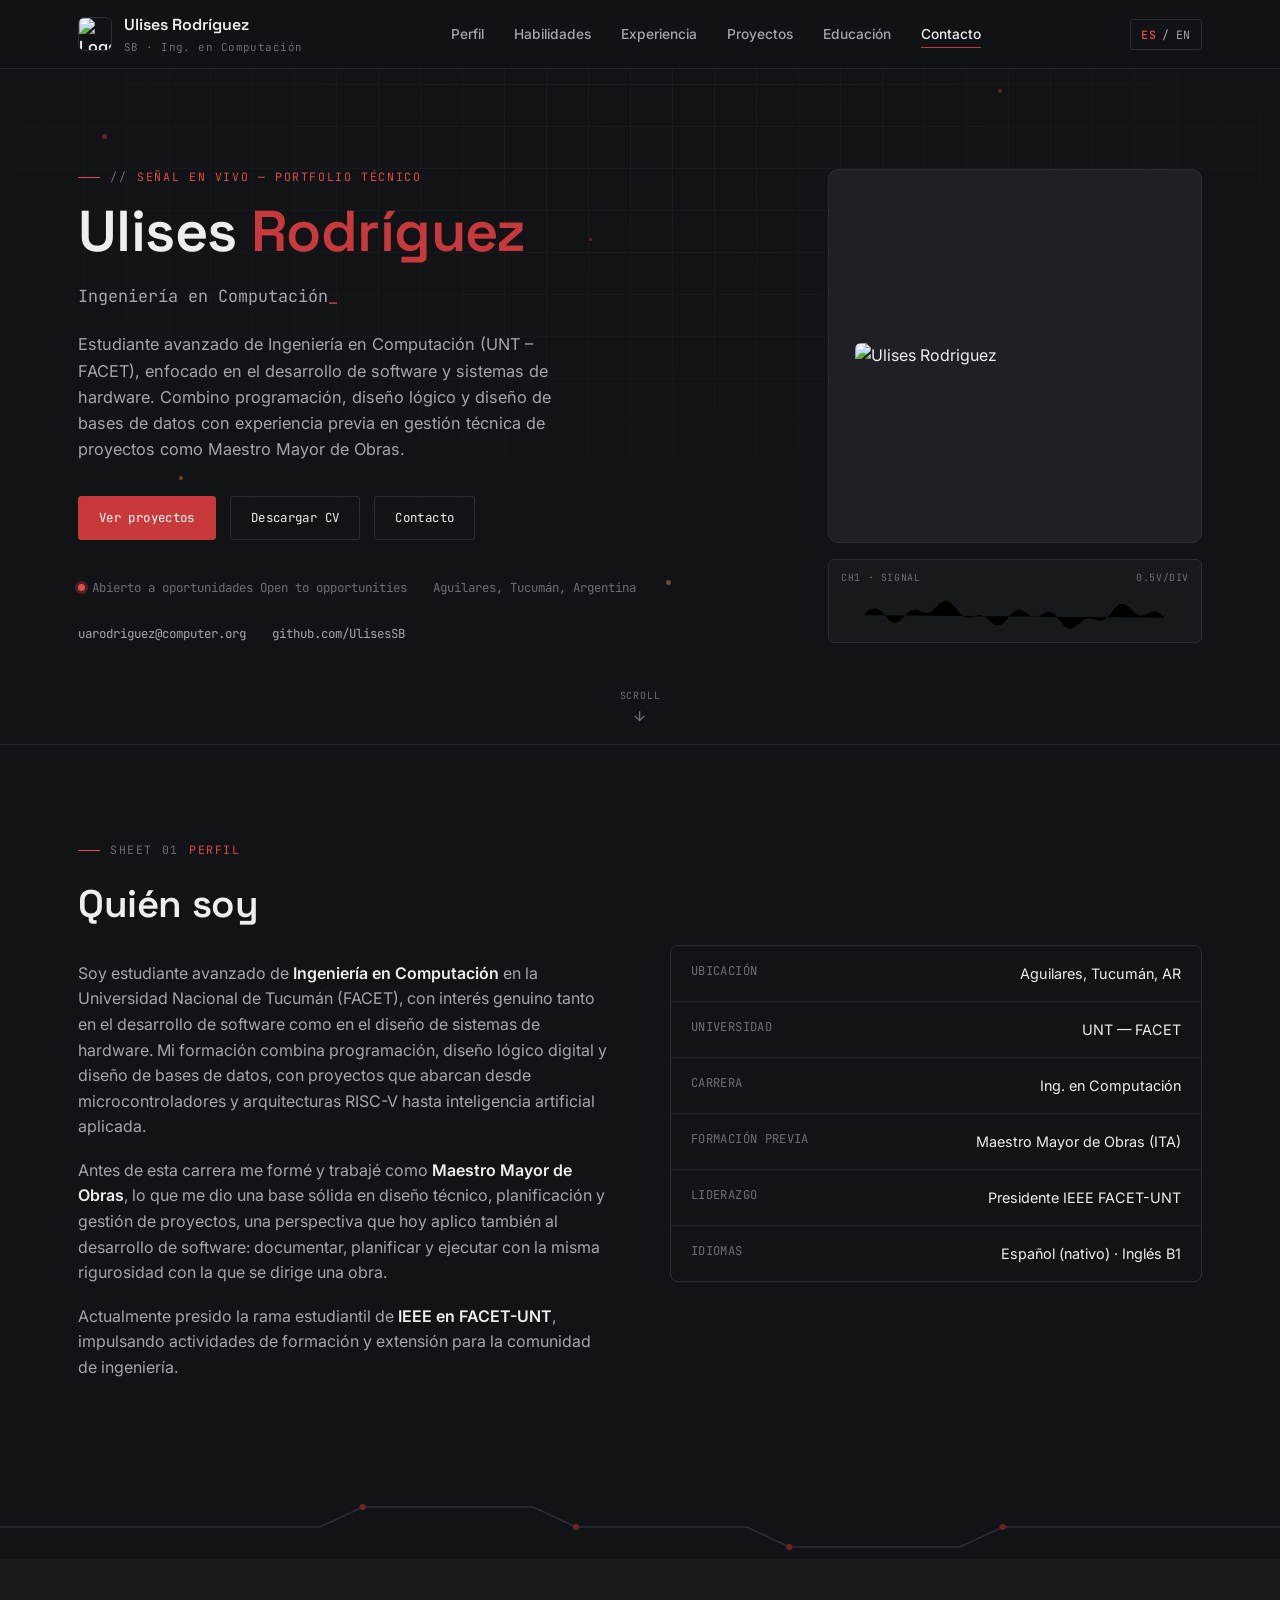
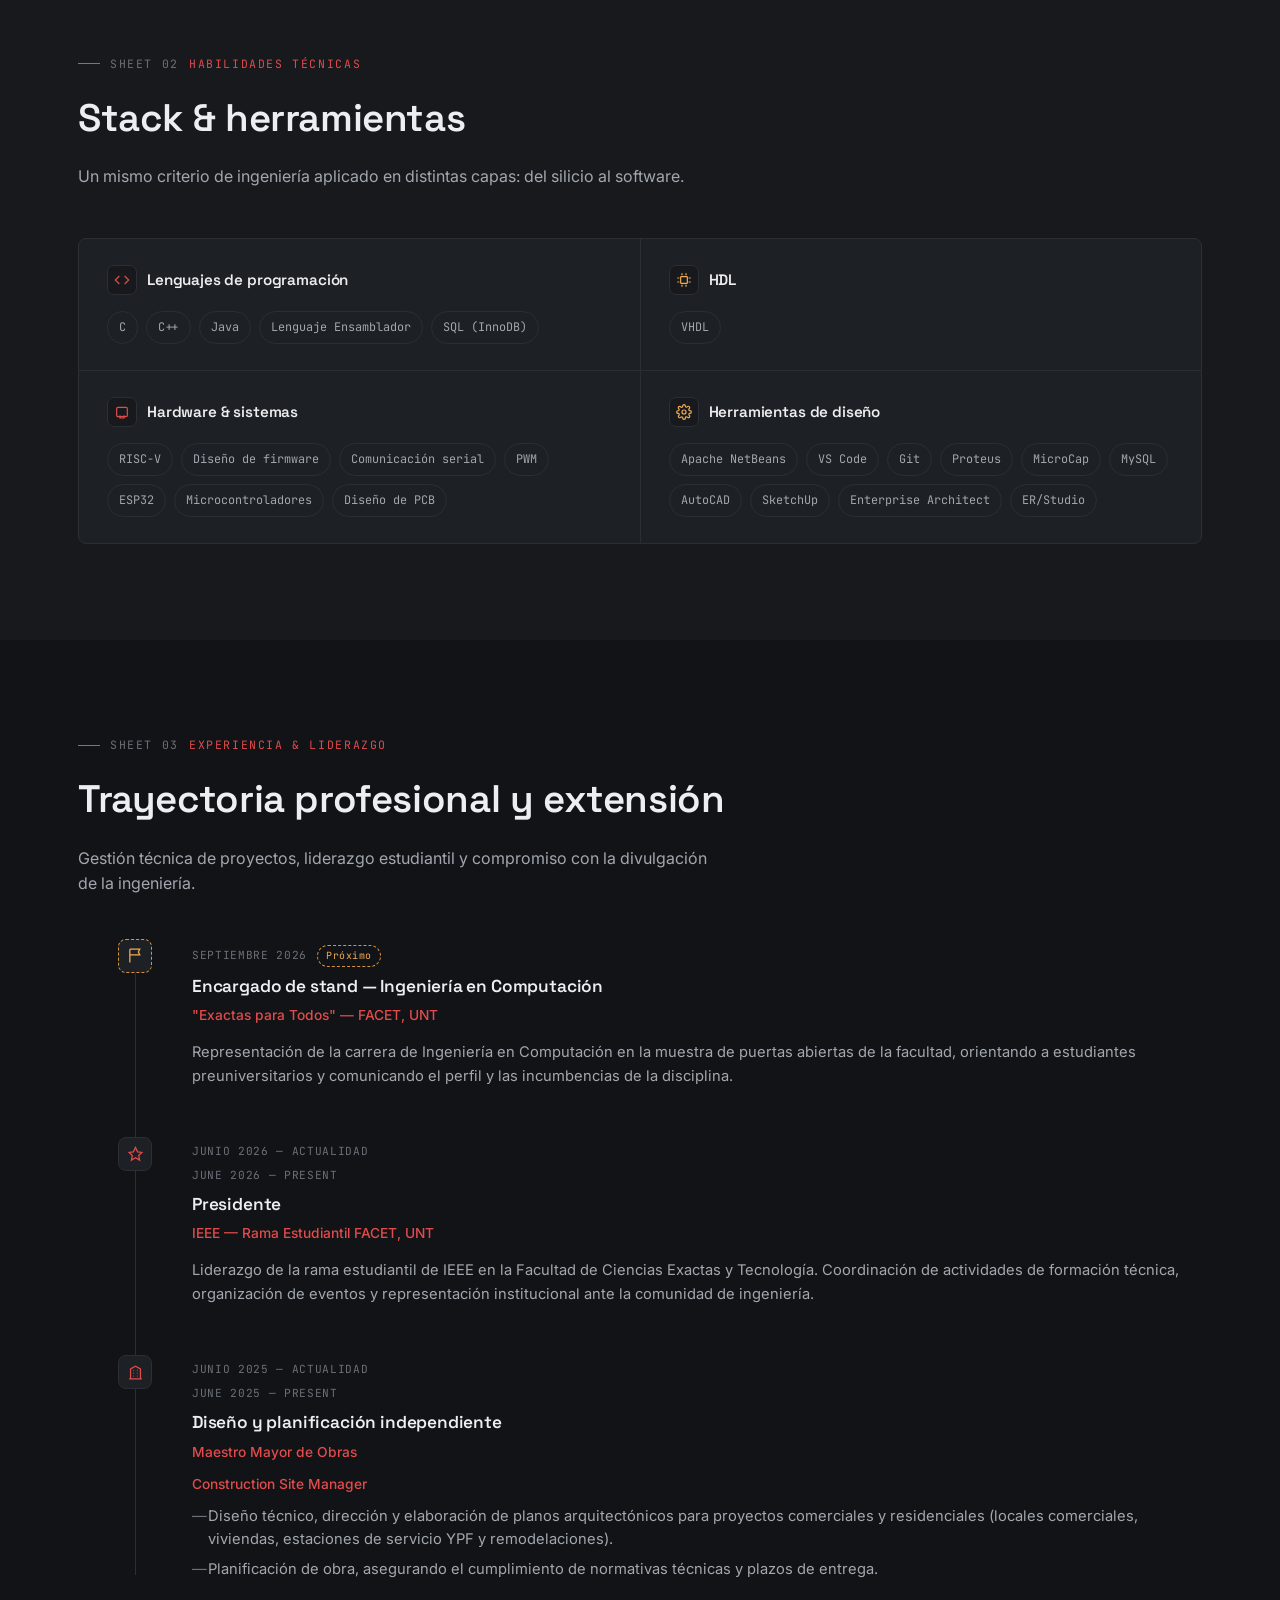
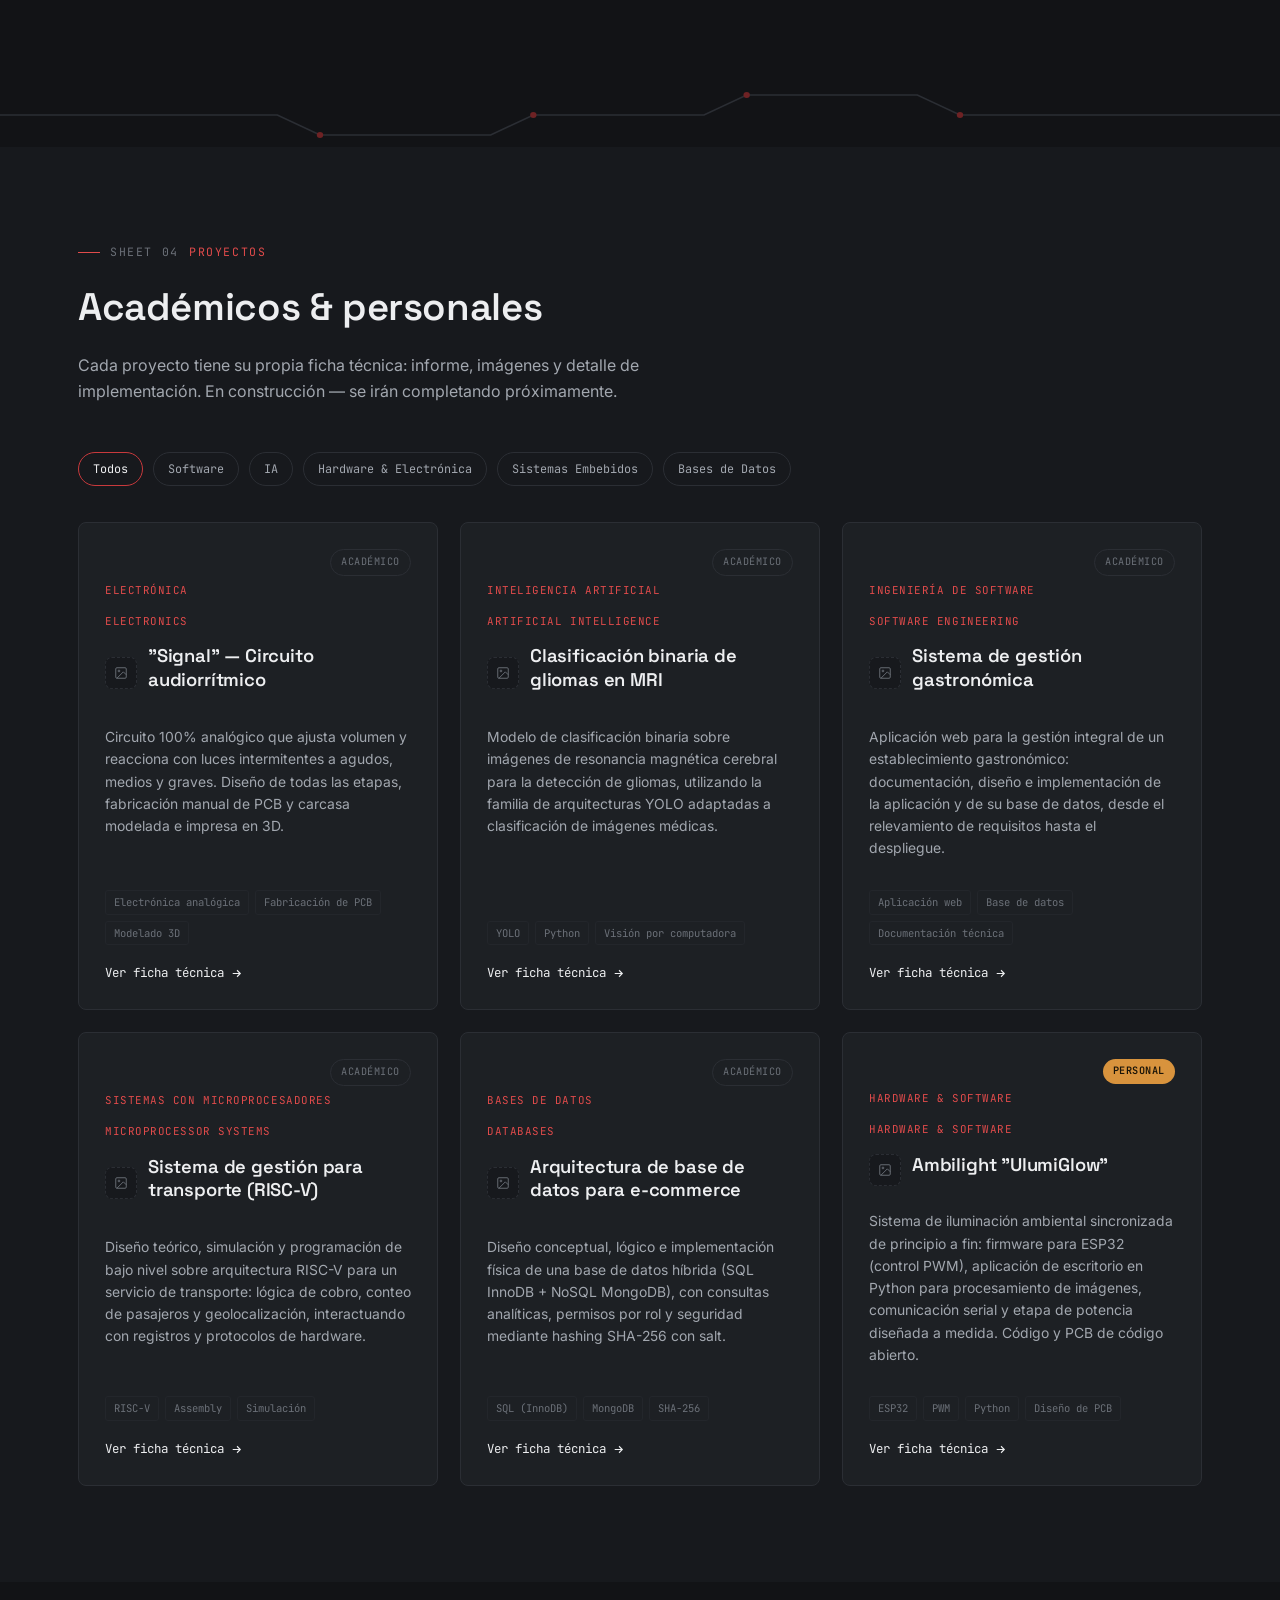
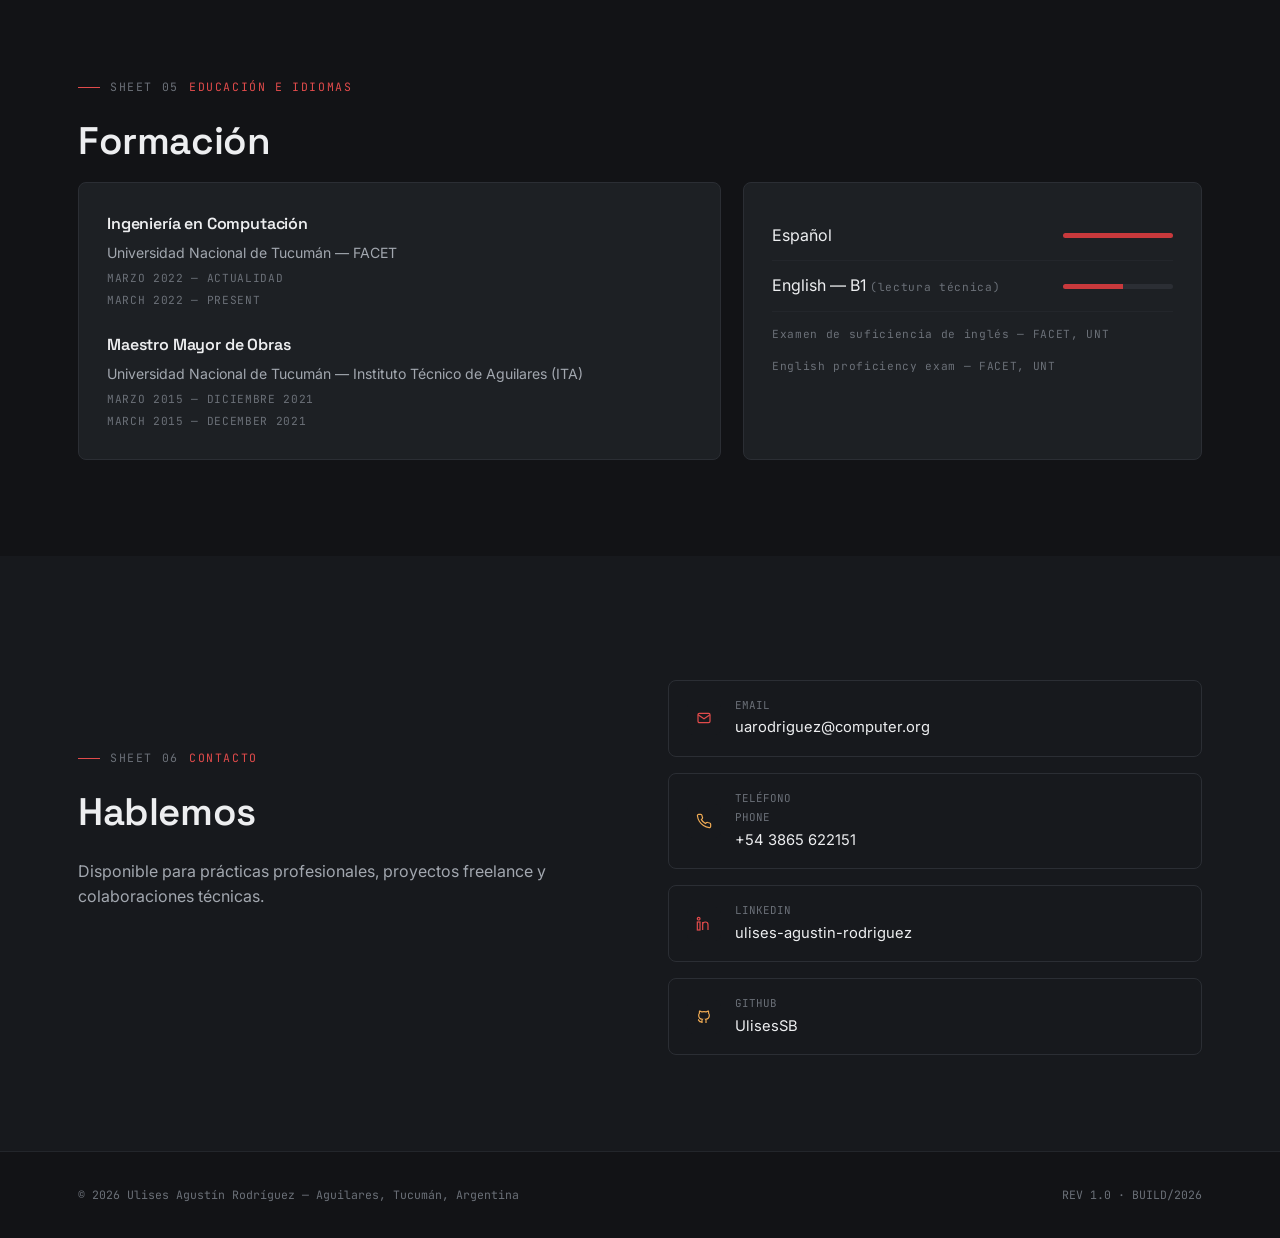
==== commit 5246eb24: "v1.0.2 Nueva version con fotos actualizadas v1.0.2" ====
--- a/index.html
+++ b/index.html
@@ -63,14 +63,23 @@
       <div class="hero-meta">
         <span><i class="dot-live"></i> <span lang="es">Abierto a oportunidades</span><span lang="en">Open to opportunities</span></span>
         <span>Aguilares, Tucumán, Argentina</span>
-        <a href="mailto:ulisesR7771@hotmail.com">ulisesR7771@hotmail.com</a>
+        <a href="mailto:uarodriguez@computer.org" data-copy="uarodriguez@computer.org">uarodriguez@computer.org</a>
         <a href="https://github.com/UlisesSB" target="_blank" rel="noopener">github.com/UlisesSB</a>
       </div>
     </div>
 
     <div class="hero-visual">
-      <div class="chip">
-        <img src="assets/img/logo.png" alt="Ulises Rodriguez">
+      <div class="chip-flip">
+        <div class="chip-flip-inner">
+          <div class="chip-face chip-face-front">
+            <img src="assets/img/logo.png" alt="Ulises Rodriguez">
+          </div>
+          <div class="chip-face chip-face-back">
+            <svg viewBox="0 0 24 24" fill="none" stroke="currentColor" stroke-width="1.4"><circle cx="12" cy="8" r="4"/><path d="M4 21c0-4.4 3.6-8 8-8s8 3.6 8 8"/></svg>
+            <span lang="es">Foto próximamente</span>
+            <span lang="en">Photo coming soon</span>
+          </div>
+        </div>
       </div>
       <div class="chip-scope">
         <div class="chip-scope-label">
@@ -83,6 +92,15 @@
       </div>
     </div>
   </div>
+
+  <div class="hero-particles">
+    <span></span><span></span><span></span><span></span><span></span><span></span>
+  </div>
+
+  <a href="#perfil" class="scroll-cue">
+    <span lang="es">SCROLL</span><span lang="en">SCROLL</span>
+    <svg viewBox="0 0 24 24" fill="none" stroke="currentColor" stroke-width="2"><path d="M12 5v14M5 12l7 7 7-7"/></svg>
+  </a>
 </header>
 
 <!-- ============ PERFIL ============ -->
@@ -153,23 +171,32 @@
 
     <div class="skills-grid reveal">
       <div class="skill-block">
-        <h3 lang="es">Lenguajes de programación</h3>
-        <h3 lang="en">Programming languages</h3>
+        <h3>
+          <span class="skill-icon"><svg viewBox="0 0 24 24" fill="none" stroke="currentColor" stroke-width="1.8"><path d="M8 6L2 12l6 6M16 6l6 6-6 6"/></svg></span>
+          <span lang="es">Lenguajes de programación</span>
+          <span lang="en">Programming languages</span>
+        </h3>
         <div class="tags">
-          <span class="tag">C</span><span class="tag">C++</span><span class="tag">Python</span>
+          <span class="tag">C</span><span class="tag">C++</span>
           <span class="tag">Java</span><span class="tag" lang="es">Lenguaje Ensamblador</span><span class="tag" lang="en">Assembly</span>
           <span class="tag">SQL (InnoDB)</span>
         </div>
       </div>
       <div class="skill-block">
-        <h3>HDL</h3>
+        <h3>
+          <span class="skill-icon"><svg viewBox="0 0 24 24" fill="none" stroke="currentColor" stroke-width="1.8"><rect x="7" y="7" width="10" height="10" rx="1"/><path d="M9 2v3M15 2v3M9 19v3M15 19v3M2 9h3M2 15h3M19 9h3M19 15h3"/></svg></span>
+          <span>HDL</span>
+        </h3>
         <div class="tags">
           <span class="tag">VHDL</span>
         </div>
       </div>
       <div class="skill-block">
-        <h3 lang="es">Hardware &amp; sistemas</h3>
-        <h3 lang="en">Hardware &amp; systems</h3>
+        <h3>
+          <span class="skill-icon"><svg viewBox="0 0 24 24" fill="none" stroke="currentColor" stroke-width="1.8"><path d="M4 17V7a2 2 0 0 1 2-2h12a2 2 0 0 1 2 2v10a2 2 0 0 1-2 2H6a2 2 0 0 1-2-2z"/><path d="M8 21h8M9 17v4M15 17v4"/></svg></span>
+          <span lang="es">Hardware &amp; sistemas</span>
+          <span lang="en">Hardware &amp; systems</span>
+        </h3>
         <div class="tags">
           <span class="tag">RISC-V</span>
           <span class="tag" lang="es">Diseño de firmware</span><span class="tag" lang="en">Firmware design</span>
@@ -180,12 +207,16 @@
         </div>
       </div>
       <div class="skill-block">
-        <h3 lang="es">Herramientas de diseño</h3>
-        <h3 lang="en">Design tools</h3>
+        <h3>
+          <span class="skill-icon"><svg viewBox="0 0 24 24" fill="none" stroke="currentColor" stroke-width="1.8"><circle cx="12" cy="12" r="3"/><path d="M19.4 15a1.65 1.65 0 0 0 .3 1.8l.1.1a2 2 0 1 1-2.8 2.8l-.1-.1a1.65 1.65 0 0 0-1.8-.3 1.65 1.65 0 0 0-1 1.5V21a2 2 0 1 1-4 0v-.1a1.65 1.65 0 0 0-1-1.5 1.65 1.65 0 0 0-1.8.3l-.1.1a2 2 0 1 1-2.8-2.8l.1-.1a1.65 1.65 0 0 0 .3-1.8 1.65 1.65 0 0 0-1.5-1H3a2 2 0 1 1 0-4h.1a1.65 1.65 0 0 0 1.5-1 1.65 1.65 0 0 0-.3-1.8l-.1-.1a2 2 0 1 1 2.8-2.8l.1.1a1.65 1.65 0 0 0 1.8.3H9a1.65 1.65 0 0 0 1-1.5V3a2 2 0 1 1 4 0v.1a1.65 1.65 0 0 0 1 1.5 1.65 1.65 0 0 0 1.8-.3l.1-.1a2 2 0 1 1 2.8 2.8l-.1.1a1.65 1.65 0 0 0-.3 1.8V9c.3.6.9 1 1.5 1H21a2 2 0 1 1 0 4h-.1a1.65 1.65 0 0 0-1.5 1z"/></svg></span>
+          <span lang="es">Herramientas de diseño</span>
+          <span lang="en">Design tools</span>
+        </h3>
         <div class="tags">
           <span class="tag">Apache NetBeans</span><span class="tag">VS Code</span><span class="tag">Git</span>
           <span class="tag">Proteus</span><span class="tag">MicroCap</span><span class="tag">MySQL</span>
           <span class="tag">AutoCAD</span><span class="tag">SketchUp</span>
+          <span class="tag">Enterprise Architect</span><span class="tag">ER/Studio</span>
         </div>
       </div>
     </div>
@@ -203,7 +234,25 @@
 
     <div class="timeline reveal">
 
+      <div class="tl-item upcoming">
+        <span class="tl-icon">
+          <svg viewBox="0 0 24 24" fill="none" stroke="currentColor" stroke-width="1.8"><path d="M4 22V3m0 0h14l-2 4 2 4H4"/></svg>
+        </span>
+        <span class="mono-tag">
+          <span lang="es">SEPTIEMBRE 2026</span><span lang="en">SEPTEMBER 2026</span>
+          <span class="pill-upcoming" lang="es">Próximo</span><span class="pill-upcoming" lang="en">Upcoming</span>
+        </span>
+        <h3 lang="es">Encargado de stand — Ingeniería en Computación</h3>
+        <h3 lang="en">Booth Lead — Computer Engineering</h3>
+        <span class="org">"Exactas para Todos" — FACET, UNT</span>
+        <p lang="es">Representación de la carrera de Ingeniería en Computación en la muestra de puertas abiertas de la facultad, orientando a estudiantes preuniversitarios y comunicando el perfil y las incumbencias de la disciplina.</p>
+        <p lang="en">Representing the Computer Engineering program at the faculty's open-house exhibition, guiding prospective students and communicating the profile and scope of the discipline.</p>
+      </div>
+
       <div class="tl-item">
+        <span class="tl-icon">
+          <svg viewBox="0 0 24 24" fill="none" stroke="currentColor" stroke-width="1.8"><path d="M12 2l2.9 6.3L21 9l-4.5 4.4L17.8 20 12 16.6 6.2 20l1.3-6.6L3 9l6.1-.7L12 2z"/></svg>
+        </span>
         <span class="mono-tag" lang="es">JUNIO 2026 — ACTUALIDAD</span>
         <span class="mono-tag" lang="en">JUNE 2026 — PRESENT</span>
         <h3 lang="es">Presidente</h3>
@@ -214,6 +263,9 @@
       </div>
 
       <div class="tl-item">
+        <span class="tl-icon">
+          <svg viewBox="0 0 24 24" fill="none" stroke="currentColor" stroke-width="1.8"><path d="M3 21h18M5 21V7l7-4 7 4v14"/><path d="M9 9h1M9 13h1M9 17h1M14 9h1M14 13h1M14 17h1"/></svg>
+        </span>
         <span class="mono-tag" lang="es">JUNIO 2025 — ACTUALIDAD</span>
         <span class="mono-tag" lang="en">JUNE 2025 — PRESENT</span>
         <h3 lang="es">Diseño y planificación independiente</h3>
@@ -228,16 +280,6 @@
         </ul>
       </div>
 
-      <div class="tl-item">
-        <span class="mono-tag" lang="es">VOLUNTARIADO</span>
-        <span class="mono-tag" lang="en">VOLUNTEER WORK</span>
-        <h3 lang="es">Encargado de stand — Ingeniería en Computación</h3>
-        <h3 lang="en">Booth Lead — Computer Engineering</h3>
-        <span class="org">"Exactas para Todos" — FACET, UNT</span>
-        <p lang="es">Representación de la carrera de Ingeniería en Computación en la muestra de puertas abiertas de la facultad, orientando a estudiantes preuniversitarios y comunicando el perfil y las incumbencias de la disciplina.</p>
-        <p lang="en">Represented the Computer Engineering program at the faculty's open-house exhibition, guiding prospective students and communicating the profile and scope of the discipline.</p>
-      </div>
-
     </div>
   </div>
 </section>
@@ -277,9 +319,15 @@
     <div class="proj-grid reveal">
 
       <a href="proyectos/signal.html" class="proj-card" data-cat="hardware">
-        <span class="proj-cat" lang="es">Electrónica · Proyecto personal</span>
-        <span class="proj-cat" lang="en">Electronics · Personal project</span>
-        <h3>"Signal" — <span lang="es">Circuito audiorrítmico</span><span lang="en">Audio-reactive circuit</span></h3>
+        <div class="proj-card-top">
+          <span class="proj-badge academic"><span lang="es">Académico</span><span lang="en">Academic</span></span>
+        </div>
+        <span class="proj-cat" lang="es">Electrónica</span>
+        <span class="proj-cat" lang="en">Electronics</span>
+        <div class="proj-title-row">
+          <span class="proj-logo"><svg viewBox="0 0 24 24" fill="none" stroke="currentColor" stroke-width="1.6"><rect x="3" y="3" width="18" height="18" rx="2"/><circle cx="8.5" cy="8.5" r="1.5"/><path d="M21 15l-5-5L5 21"/></svg></span>
+          <h3>"Signal" — <span lang="es">Circuito audiorrítmico</span><span lang="en">Audio-reactive circuit</span></h3>
+        </div>
         <p lang="es">Circuito 100% analógico que ajusta volumen y reacciona con luces intermitentes a agudos, medios y graves. Diseño de todas las etapas, fabricación manual de PCB y carcasa modelada e impresa en 3D.</p>
         <p lang="en">Fully analog circuit that adjusts volume and drives lights reacting to highs, mids and lows. Full stage design, hand-fabricated PCB, and a 3D-modeled and printed enclosure.</p>
         <div class="proj-tags">
@@ -294,10 +342,16 @@
       </a>
 
       <a href="proyectos/mri-glioma-yolo.html" class="proj-card" data-cat="ia">
+        <div class="proj-card-top">
+          <span class="proj-badge academic"><span lang="es">Académico</span><span lang="en">Academic</span></span>
+        </div>
         <span class="proj-cat" lang="es">Inteligencia artificial</span>
         <span class="proj-cat" lang="en">Artificial intelligence</span>
-        <h3 lang="es">Clasificación binaria de gliomas en MRI</h3>
-        <h3 lang="en">Binary glioma classification in brain MRI</h3>
+        <div class="proj-title-row">
+          <span class="proj-logo"><svg viewBox="0 0 24 24" fill="none" stroke="currentColor" stroke-width="1.6"><rect x="3" y="3" width="18" height="18" rx="2"/><circle cx="8.5" cy="8.5" r="1.5"/><path d="M21 15l-5-5L5 21"/></svg></span>
+          <h3 lang="es">Clasificación binaria de gliomas en MRI</h3>
+          <h3 lang="en">Binary glioma classification in brain MRI</h3>
+        </div>
         <p lang="es">Modelo de clasificación binaria sobre imágenes de resonancia magnética cerebral para la detección de gliomas, utilizando la familia de arquitecturas YOLO adaptadas a clasificación de imágenes médicas.</p>
         <p lang="en">Binary classification model over brain MRI scans for glioma detection, using the YOLO family of architectures adapted to medical image classification.</p>
         <div class="proj-tags">
@@ -311,10 +365,16 @@
       </a>
 
       <a href="proyectos/gestion-gastronomica.html" class="proj-card" data-cat="software">
+        <div class="proj-card-top">
+          <span class="proj-badge academic"><span lang="es">Académico</span><span lang="en">Academic</span></span>
+        </div>
         <span class="proj-cat" lang="es">Ingeniería de software</span>
         <span class="proj-cat" lang="en">Software engineering</span>
-        <h3 lang="es">Sistema de gestión gastronómica</h3>
-        <h3 lang="en">Restaurant management system</h3>
+        <div class="proj-title-row">
+          <span class="proj-logo"><svg viewBox="0 0 24 24" fill="none" stroke="currentColor" stroke-width="1.6"><rect x="3" y="3" width="18" height="18" rx="2"/><circle cx="8.5" cy="8.5" r="1.5"/><path d="M21 15l-5-5L5 21"/></svg></span>
+          <h3 lang="es">Sistema de gestión gastronómica</h3>
+          <h3 lang="en">Restaurant management system</h3>
+        </div>
         <p lang="es">Aplicación web para la gestión integral de un establecimiento gastronómico: documentación, diseño e implementación de la aplicación y de su base de datos, desde el relevamiento de requisitos hasta el despliegue.</p>
         <p lang="en">Web application for the end-to-end management of a food-service establishment: documentation, design and implementation of the application and its database, from requirements gathering to deployment.</p>
         <div class="proj-tags">
@@ -329,10 +389,16 @@
       </a>
 
       <a href="proyectos/transporte-riscv.html" class="proj-card" data-cat="sistemas">
+        <div class="proj-card-top">
+          <span class="proj-badge academic"><span lang="es">Académico</span><span lang="en">Academic</span></span>
+        </div>
         <span class="proj-cat" lang="es">Sistemas con microprocesadores</span>
         <span class="proj-cat" lang="en">Microprocessor systems</span>
-        <h3 lang="es">Sistema de gestión para transporte (RISC-V)</h3>
-        <h3 lang="en">Transit fare-management system (RISC-V)</h3>
+        <div class="proj-title-row">
+          <span class="proj-logo"><svg viewBox="0 0 24 24" fill="none" stroke="currentColor" stroke-width="1.6"><rect x="3" y="3" width="18" height="18" rx="2"/><circle cx="8.5" cy="8.5" r="1.5"/><path d="M21 15l-5-5L5 21"/></svg></span>
+          <h3 lang="es">Sistema de gestión para transporte (RISC-V)</h3>
+          <h3 lang="en">Transit fare-management system (RISC-V)</h3>
+        </div>
         <p lang="es">Diseño teórico, simulación y programación de bajo nivel sobre arquitectura RISC-V para un servicio de transporte: lógica de cobro, conteo de pasajeros y geolocalización, interactuando con registros y protocolos de hardware.</p>
         <p lang="en">Theoretical design, simulation and low-level programming on RISC-V architecture for a transit service: fare logic, passenger counting and geolocation, interacting directly with hardware registers and protocols.</p>
         <div class="proj-tags">
@@ -346,10 +412,16 @@
       </a>
 
       <a href="proyectos/db-ecommerce.html" class="proj-card" data-cat="datos">
+        <div class="proj-card-top">
+          <span class="proj-badge academic"><span lang="es">Académico</span><span lang="en">Academic</span></span>
+        </div>
         <span class="proj-cat" lang="es">Bases de datos</span>
         <span class="proj-cat" lang="en">Databases</span>
-        <h3 lang="es">Arquitectura de base de datos para e-commerce</h3>
-        <h3 lang="en">Database architecture for e-commerce</h3>
+        <div class="proj-title-row">
+          <span class="proj-logo"><svg viewBox="0 0 24 24" fill="none" stroke="currentColor" stroke-width="1.6"><rect x="3" y="3" width="18" height="18" rx="2"/><circle cx="8.5" cy="8.5" r="1.5"/><path d="M21 15l-5-5L5 21"/></svg></span>
+          <h3 lang="es">Arquitectura de base de datos para e-commerce</h3>
+          <h3 lang="en">Database architecture for e-commerce</h3>
+        </div>
         <p lang="es">Diseño conceptual, lógico e implementación física de una base de datos híbrida (SQL InnoDB + NoSQL MongoDB), con consultas analíticas, permisos por rol y seguridad mediante hashing SHA-256 con salt.</p>
         <p lang="en">Conceptual and logical design and physical implementation of a hybrid database (SQL InnoDB + NoSQL MongoDB), with analytical queries, role-based permissions and SHA-256-with-salt hashing for data security.</p>
         <div class="proj-tags">
@@ -361,10 +433,16 @@
         </span>
       </a>
 
-      <a href="proyectos/ulisesglow.html" class="proj-card" data-cat="hardware">
-        <span class="proj-cat" lang="es">Hardware &amp; software · Proyecto personal</span>
-        <span class="proj-cat" lang="en">Hardware &amp; software · Personal project</span>
-        <h3>Ambilight "UlisesGlow"</h3>
+      <a href="proyectos/ulumiglow.html" class="proj-card" data-cat="hardware">
+        <div class="proj-card-top">
+          <span class="proj-badge personal"><span lang="es">Personal</span><span lang="en">Personal</span></span>
+        </div>
+        <span class="proj-cat" lang="es">Hardware &amp; software</span>
+        <span class="proj-cat" lang="en">Hardware &amp; software</span>
+        <div class="proj-title-row">
+          <span class="proj-logo"><svg viewBox="0 0 24 24" fill="none" stroke="currentColor" stroke-width="1.6"><rect x="3" y="3" width="18" height="18" rx="2"/><circle cx="8.5" cy="8.5" r="1.5"/><path d="M21 15l-5-5L5 21"/></svg></span>
+          <h3>Ambilight "UlumiGlow"</h3>
+        </div>
         <p lang="es">Sistema de iluminación ambiental sincronizada de principio a fin: firmware para ESP32 (control PWM), aplicación de escritorio en Python para procesamiento de imágenes, comunicación serial y etapa de potencia diseñada a medida. Código y PCB de código abierto.</p>
         <p lang="en">End-to-end synchronized ambient lighting system: ESP32 firmware (PWM control), a Python desktop app for image processing, serial communication and a custom-designed power stage. Open-source code and PCB.</p>
         <div class="proj-tags">
@@ -434,20 +512,20 @@
     </div>
 
     <div class="contact-list reveal">
-      <a href="mailto:ulisesR7771@hotmail.com">
-        <span class="ico">@</span>
-        <span><small>EMAIL</small>ulisesR7771@hotmail.com</span>
+      <a href="mailto:uarodriguez@computer.org" data-copy="uarodriguez@computer.org">
+        <span class="ico"><svg viewBox="0 0 24 24" fill="none" stroke="currentColor" stroke-width="1.8"><rect x="3" y="5" width="18" height="14" rx="2"/><path d="M3 7l9 6 9-6"/></svg></span>
+        <span><small>EMAIL</small>uarodriguez@computer.org</span>
       </a>
       <a href="tel:+543865622151">
-        <span class="ico">#</span>
+        <span class="ico"><svg viewBox="0 0 24 24" fill="none" stroke="currentColor" stroke-width="1.8"><path d="M22 16.9v3a2 2 0 0 1-2.2 2 19.8 19.8 0 0 1-8.6-3.1 19.5 19.5 0 0 1-6-6A19.8 19.8 0 0 1 2.1 4.2 2 2 0 0 1 4 2h3a2 2 0 0 1 2 1.7c.1.9.4 1.9.7 2.8a2 2 0 0 1-.4 2.1L8.1 9.9a16 16 0 0 0 6 6l1.3-1.2a2 2 0 0 1 2.1-.4c.9.3 1.9.6 2.8.7A2 2 0 0 1 22 16.9z"/></svg></span>
         <span><small lang="es">TELÉFONO</small><small lang="en">PHONE</small>+54 3865 622151</span>
       </a>
       <a href="https://www.linkedin.com/in/ulises-agustin-rodriguez-a3aa563b5" target="_blank" rel="noopener">
-        <span class="ico">in</span>
+        <span class="ico"><svg viewBox="0 0 24 24" fill="none" stroke="currentColor" stroke-width="1.8"><rect x="2" y="9" width="4" height="12"/><circle cx="4" cy="4" r="2"/><path d="M10 9v12M10 13c0-2.2 1.8-4 4-4s4 1.8 4 4v8"/></svg></span>
         <span><small>LINKEDIN</small>ulises-agustin-rodriguez</span>
       </a>
       <a href="https://github.com/UlisesSB" target="_blank" rel="noopener">
-        <span class="ico">&lt;/&gt;</span>
+        <span class="ico"><svg viewBox="0 0 24 24" fill="none" stroke="currentColor" stroke-width="1.8"><path d="M9 19c-4.3 1.4-4.3-2.5-6-3m12 5v-3.5c0-1 .1-1.4-.5-2 2.8-.3 5.5-1.4 5.5-6a4.6 4.6 0 0 0-1.3-3.2 4.2 4.2 0 0 0-.1-3.2s-1.1-.3-3.5 1.3a12.3 12.3 0 0 0-6.2 0C6.5 2.8 5.4 3.1 5.4 3.1a4.2 4.2 0 0 0-.1 3.2A4.6 4.6 0 0 0 4 9.5c0 4.6 2.7 5.7 5.5 6-.6.6-.6 1.2-.5 2V21"/></svg></span>
         <span><small>GITHUB</small>UlisesSB</span>
       </a>
     </div>
--- a/assets/css/style.css
+++ b/assets/css/style.css
@@ -19,6 +19,9 @@
   --red-bright:    #e14b4b;
   --red-dim:       #6e2224;
   --red-glow:      rgba(200,57,60,.35);
+  --amber:         #d8933d;
+  --amber-bright:  #f0ab54;
+  --amber-glow:    rgba(216,147,61,.3);
 
   --font-display: 'Space Grotesk', sans-serif;
   --font-body:    'Inter', sans-serif;
@@ -319,7 +322,7 @@
   font-size:.78rem;
   color:var(--text-faint);
 }
-.hero-meta a{ color:var(--text-dim); transition:color .2s; }
+.hero-meta a{ color:var(--text-dim); transition:color .2s; position:relative; }
 .hero-meta a:hover{ color:var(--red-bright); }
 .hero-meta span{ display:flex; align-items:center; gap:7px; }
 .dot-live{
@@ -335,31 +338,105 @@
 }
 
 /* the "chip" avatar with scope trace */
-.hero-visual{ position:relative; }
-.chip{
+.hero-visual{ position:relative; z-index:2; }
+.chip-flip{ perspective:1200px; }
+.chip-flip-inner{
   position:relative;
+  width:100%;
+  aspect-ratio:1/1;
+  transform-style:preserve-3d;
+  animation:chipflip 10s infinite;
+}
+.chip-face{
+  position:absolute; inset:0;
+  backface-visibility:hidden;
   border:1px solid var(--border);
   background:var(--surface);
   border-radius:10px;
   padding:26px;
-  aspect-ratio:1/1;
   display:flex; align-items:center; justify-content:center;
-}
-.chip::before, .chip::after{
-  content:'';
-  position:absolute;
-  width:26px; height:1px;
-  background:var(--border);
-}
-.chip img{
+  overflow:hidden;
+}
+.chip-face-front img{
   width:100%;
   border-radius:6px;
   filter:saturate(1.05);
 }
-.chip-pins{
-  position:absolute; inset:-1px;
+.chip-face-back{
+  transform:rotateY(180deg);
+  flex-direction:column;
+  gap:12px;
+  color:var(--text-faint);
+}
+.chip-face-back svg{ width:40px; height:40px; opacity:.55; }
+.chip-face-back span{
+  font-family:var(--font-mono);
+  font-size:.68rem;
+  letter-spacing:.04em;
+  text-align:center;
+}
+@keyframes chipflip{
+  0%, 42%   { transform:rotateY(0deg); }
+  50%, 92%  { transform:rotateY(180deg); }
+  100%      { transform:rotateY(360deg); }
+}
+
+/* ambient hero particles */
+.hero-particles{ position:absolute; inset:0; z-index:1; pointer-events:none; overflow:hidden; }
+.hero-particles span{
+  position:absolute;
+  width:5px; height:5px;
+  border-radius:50%;
+  background:var(--red);
+  opacity:.45;
+  animation:drift 7s ease-in-out infinite;
+}
+.hero-particles span:nth-child(1){ top:18%; left:8%;  animation-delay:0s; }
+.hero-particles span:nth-child(2){ top:64%; left:14%; background:var(--amber); width:4px; height:4px; animation-delay:-1.5s; }
+.hero-particles span:nth-child(3){ top:32%; left:46%; width:3px; height:3px; animation-delay:-3s; }
+.hero-particles span:nth-child(4){ top:78%; left:52%; background:var(--amber); animation-delay:-4.5s; }
+.hero-particles span:nth-child(5){ top:12%; left:78%; width:4px; height:4px; animation-delay:-2.2s; }
+.hero-particles span:nth-child(6){ top:58%; left:88%; background:var(--amber); width:3px; height:3px; animation-delay:-5.5s; }
+@keyframes drift{
+  0%,100%{ transform:translateY(0) scale(1); opacity:.45; }
+  50%{ transform:translateY(-16px) scale(1.3); opacity:.8; }
+}
+
+/* scroll cue */
+.scroll-cue{
+  position:absolute;
+  bottom:20px; left:50%;
+  transform:translateX(-50%);
+  z-index:2;
+  color:var(--text-faint);
+  animation:bob 2.2s infinite;
+  display:flex; flex-direction:column; align-items:center; gap:4px;
+}
+.scroll-cue span{
+  font-family:var(--font-mono); font-size:.62rem; letter-spacing:.08em;
+}
+.scroll-cue svg{ width:16px; height:16px; }
+@keyframes bob{
+  0%,100%{ transform:translate(-50%,0); }
+  50%{ transform:translate(-50%,7px); }
+}
+
+/* copy-to-clipboard feedback */
+.copy-feedback{
+  position:absolute; top:-34px; left:50%;
+  transform:translateX(-50%) translateY(4px);
+  background:var(--red);
+  color:#fff;
+  font-family:var(--font-mono);
+  font-size:.66rem;
+  padding:5px 10px;
+  border-radius:5px;
+  white-space:nowrap;
+  opacity:0;
   pointer-events:none;
-}
+  transition:opacity .2s, transform .2s;
+}
+.copy-feedback.show{ opacity:1; transform:translateX(-50%) translateY(0); }
 .chip-scope{
   margin-top:16px;
   border:1px solid var(--border);
@@ -418,13 +495,19 @@
   margin-bottom:16px;
   display:flex; align-items:center; gap:10px;
 }
-.skill-block h3::before{
-  content:'';
-  width:8px; height:8px;
-  background:var(--red);
-  display:inline-block;
-  border-radius:1px;
-}
+.skill-icon{
+  width:30px; height:30px;
+  border-radius:7px;
+  border:1px solid var(--border);
+  background:var(--bg-alt);
+  display:flex; align-items:center; justify-content:center;
+  flex-shrink:0;
+  color:var(--red-bright);
+  transition:transform .25s, border-color .25s;
+}
+.skill-icon svg{ width:16px; height:16px; }
+.skill-block:nth-child(even) .skill-icon{ color:var(--amber-bright); }
+.skill-block:hover .skill-icon{ transform:rotate(-8deg) scale(1.08); border-color:var(--red); }
 .tags{ display:flex; flex-wrap:wrap; gap:8px; }
 .tag{
   font-family:var(--font-mono);
@@ -438,30 +521,63 @@
 .tag:hover{ border-color:var(--red); color:var(--text); }
 
 /* ---------- timeline (experience + leadership) ---------- */
-.timeline{ position:relative; padding-left:28px; }
+.timeline{ position:relative; padding-left:108px; }
 .timeline::before{
   content:'';
-  position:absolute; left:5px; top:6px; bottom:6px;
+  position:absolute; left:57px; top:6px; bottom:6px;
   width:1px;
   background:var(--border);
 }
-.tl-item{ position:relative; padding-bottom:40px; }
+@media (max-width:640px){
+  .timeline{ padding-left:26px; }
+  .timeline::before{ left:5px; }
+}
+.tl-item{ position:relative; padding-bottom:40px; padding-left:6px; }
 .tl-item:last-child{ padding-bottom:0; }
 .tl-item::before{
   content:'';
-  position:absolute; left:-28px; top:5px;
+  position:absolute; left:-56px; top:5px;
   width:11px; height:11px;
   border-radius:50%;
   background:var(--bg);
   border:2px solid var(--red);
 }
-.tl-item .mono-tag{ margin-bottom:6px; display:block; }
+.tl-item.upcoming::before{
+  border-color:var(--amber);
+  border-style:dashed;
+  background:var(--bg);
+}
+.tl-icon{
+  position:absolute; left:-68px; top:-6px;
+  width:34px; height:34px;
+  border-radius:8px;
+  border:1px solid var(--border);
+  background:var(--surface);
+  display:flex; align-items:center; justify-content:center;
+  color:var(--red-bright);
+}
+.tl-item.upcoming .tl-icon{ color:var(--amber-bright); border-color:var(--amber); border-style:dashed; }
+.tl-icon svg{ width:17px; height:17px; }
+.tl-item .mono-tag{ margin-bottom:6px; display:flex; align-items:center; gap:10px; }
+.pill-upcoming{
+  font-family:var(--font-mono);
+  font-size:.62rem;
+  letter-spacing:.05em;
+  color:var(--amber-bright);
+  border:1px dashed var(--amber);
+  padding:2px 8px;
+  border-radius:20px;
+}
 .tl-item h3{ font-size:1.08rem; margin-bottom:4px; }
 .tl-item .org{ color:var(--red-bright); font-size:.86rem; font-weight:500; margin-bottom:10px; display:block; }
 .tl-item p, .tl-item li{ color:var(--text-dim); font-size:.92rem; }
 .tl-item ul{ margin-top:8px; }
 .tl-item li{ position:relative; padding-left:16px; margin-bottom:6px; }
 .tl-item li::before{ content:'—'; position:absolute; left:0; color:var(--text-faint); }
+@media (max-width:640px){
+  .tl-icon{ display:none; }
+  .tl-item::before{ left:-26px; }
+}
 
 /* ---------- projects ---------- */
 .proj-filters{
@@ -509,6 +625,51 @@
   opacity:0; transition:opacity .25s;
 }
 .proj-card:hover::after{ opacity:.5; }
+.proj-card-top{
+  display:flex;
+  align-items:flex-start;
+  justify-content:flex-end;
+  margin-bottom:6px;
+}
+.proj-title-row{
+  display:flex;
+  align-items:center;
+  gap:11px;
+  margin-bottom:10px;
+}
+.proj-logo{
+  width:32px; height:32px;
+  border-radius:7px;
+  border:1.5px dashed var(--border);
+  background:var(--bg-alt);
+  display:flex; align-items:center; justify-content:center;
+  flex-shrink:0;
+  color:var(--text-faint);
+  transition:border-color .25s, color .25s;
+}
+.proj-logo img{ width:100%; height:100%; object-fit:cover; border-radius:6px; }
+.proj-logo svg{ width:14px; height:14px; }
+.proj-card:hover .proj-logo{ border-color:var(--red-dim); color:var(--text-dim); }
+.proj-title-row h3{ margin-bottom:0; }
+.proj-badge{
+  font-family:var(--font-mono);
+  font-size:.64rem;
+  letter-spacing:.05em;
+  text-transform:uppercase;
+  padding:4px 10px;
+  border-radius:20px;
+  white-space:nowrap;
+  height:fit-content;
+}
+.proj-badge.personal{
+  background:var(--amber);
+  color:#1a1408;
+  font-weight:600;
+}
+.proj-badge.academic{
+  border:1px solid var(--border);
+  color:var(--text-faint);
+}
 .proj-cat{
   font-family:var(--font-mono);
   font-size:.68rem;
@@ -516,6 +677,7 @@
   color:var(--red-bright);
   text-transform:uppercase;
   margin-bottom:14px;
+  display:block;
 }
 .proj-card h3{ font-size:1.15rem; margin-bottom:10px; line-height:1.3; }
 .proj-card p{ color:var(--text-dim); font-size:.87rem; flex-grow:1; }
@@ -575,6 +737,7 @@
 }
 .contact-list{ margin-top:28px; display:flex; flex-direction:column; gap:16px; }
 .contact-list a{
+  position:relative;
   display:flex; align-items:center; gap:14px;
   padding:16px 18px;
   border:1px solid var(--border);
@@ -591,6 +754,8 @@
   color:var(--red-bright);
   flex-shrink:0;
 }
+.contact-list .ico svg{ width:16px; height:16px; }
+.contact-list a:nth-child(even) .ico{ color:var(--amber-bright); }
 .contact-list small{ display:block; color:var(--text-faint); font-family:var(--font-mono); font-size:.68rem; margin-bottom:2px; }
 
 /* ---------- footer ---------- */
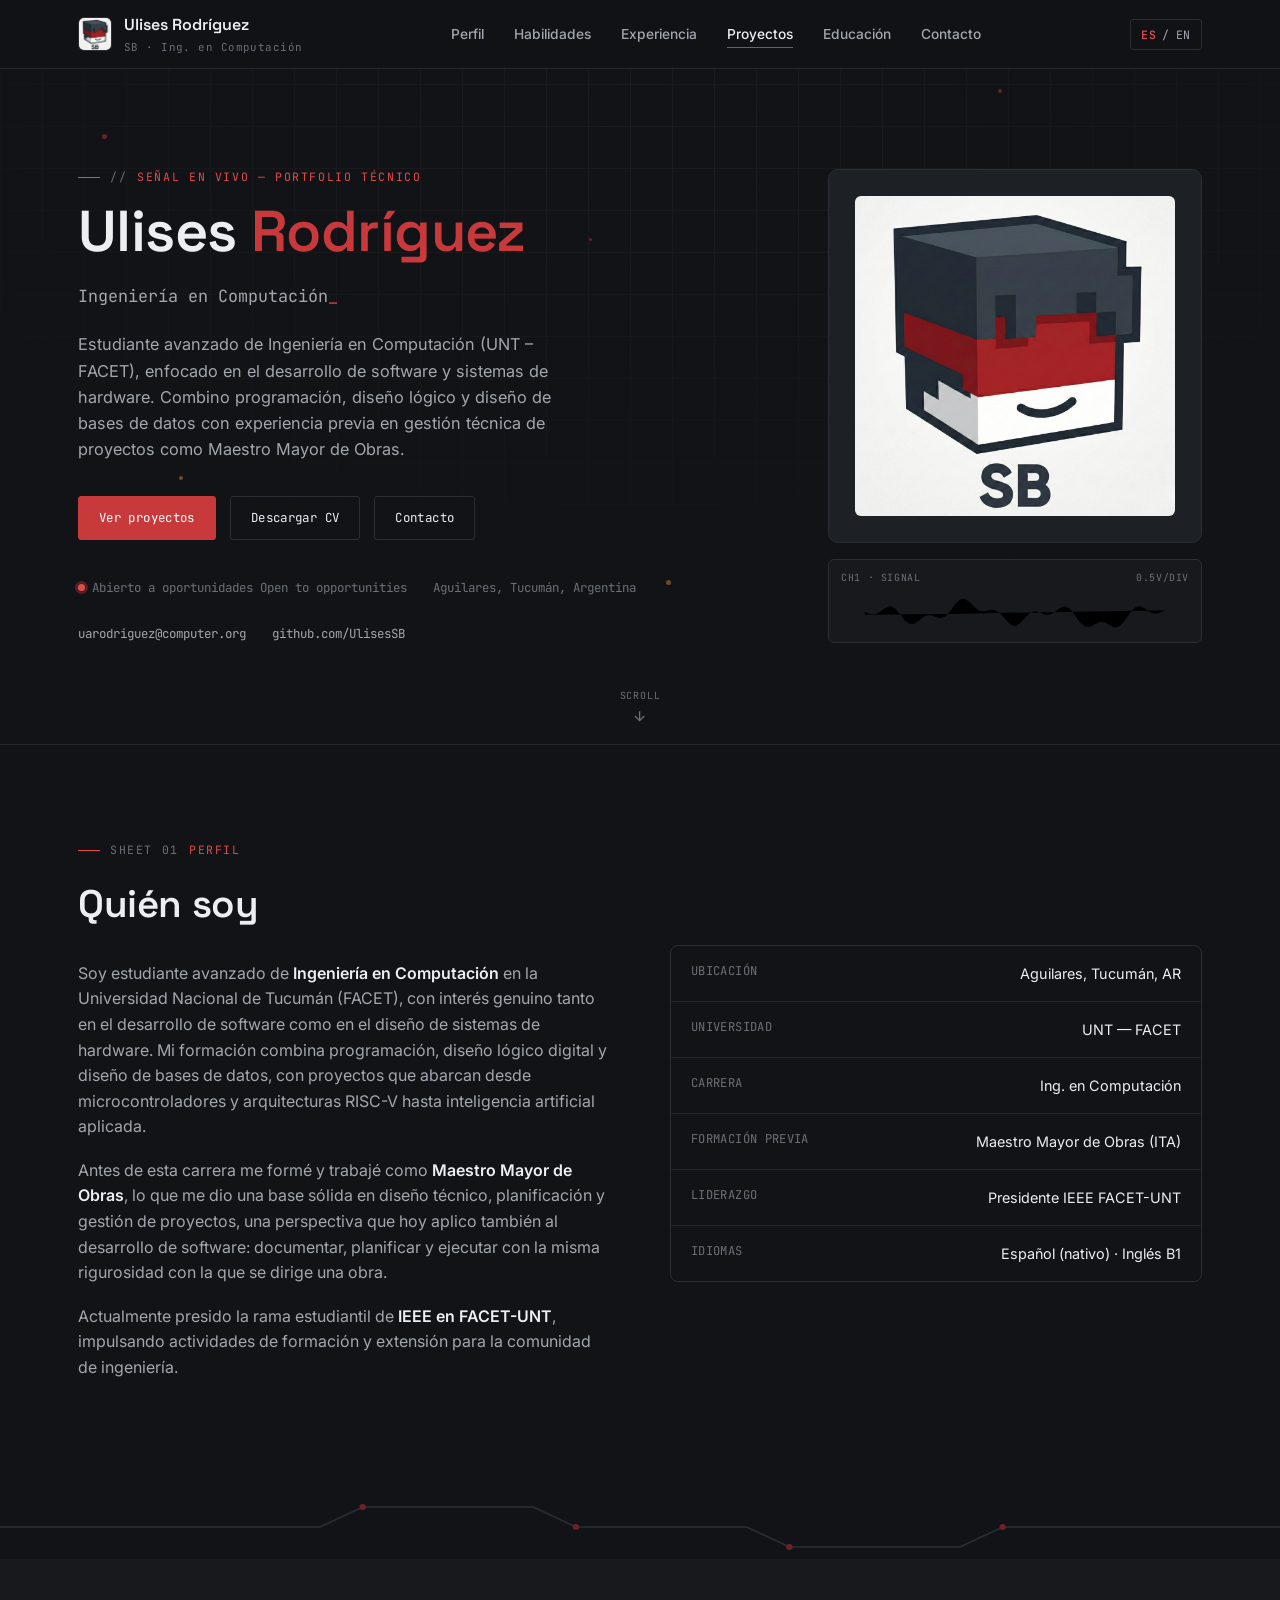
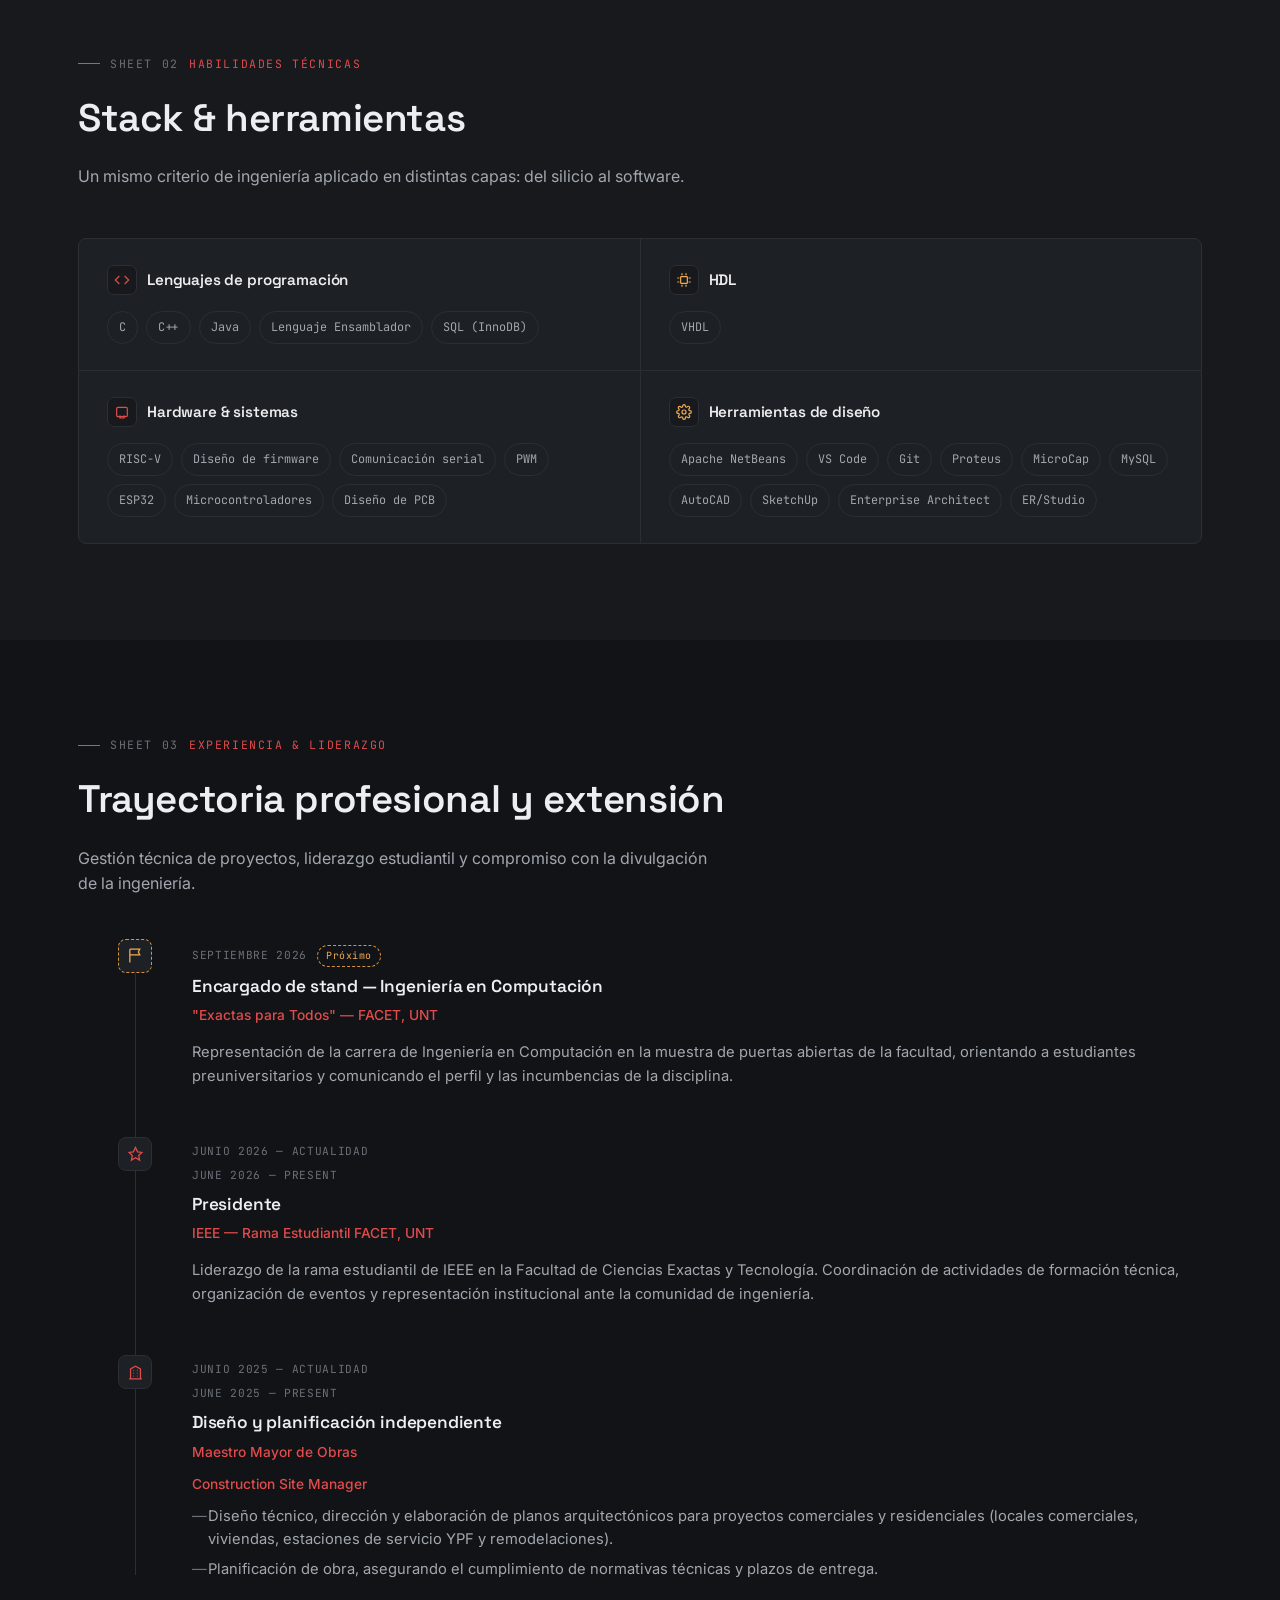
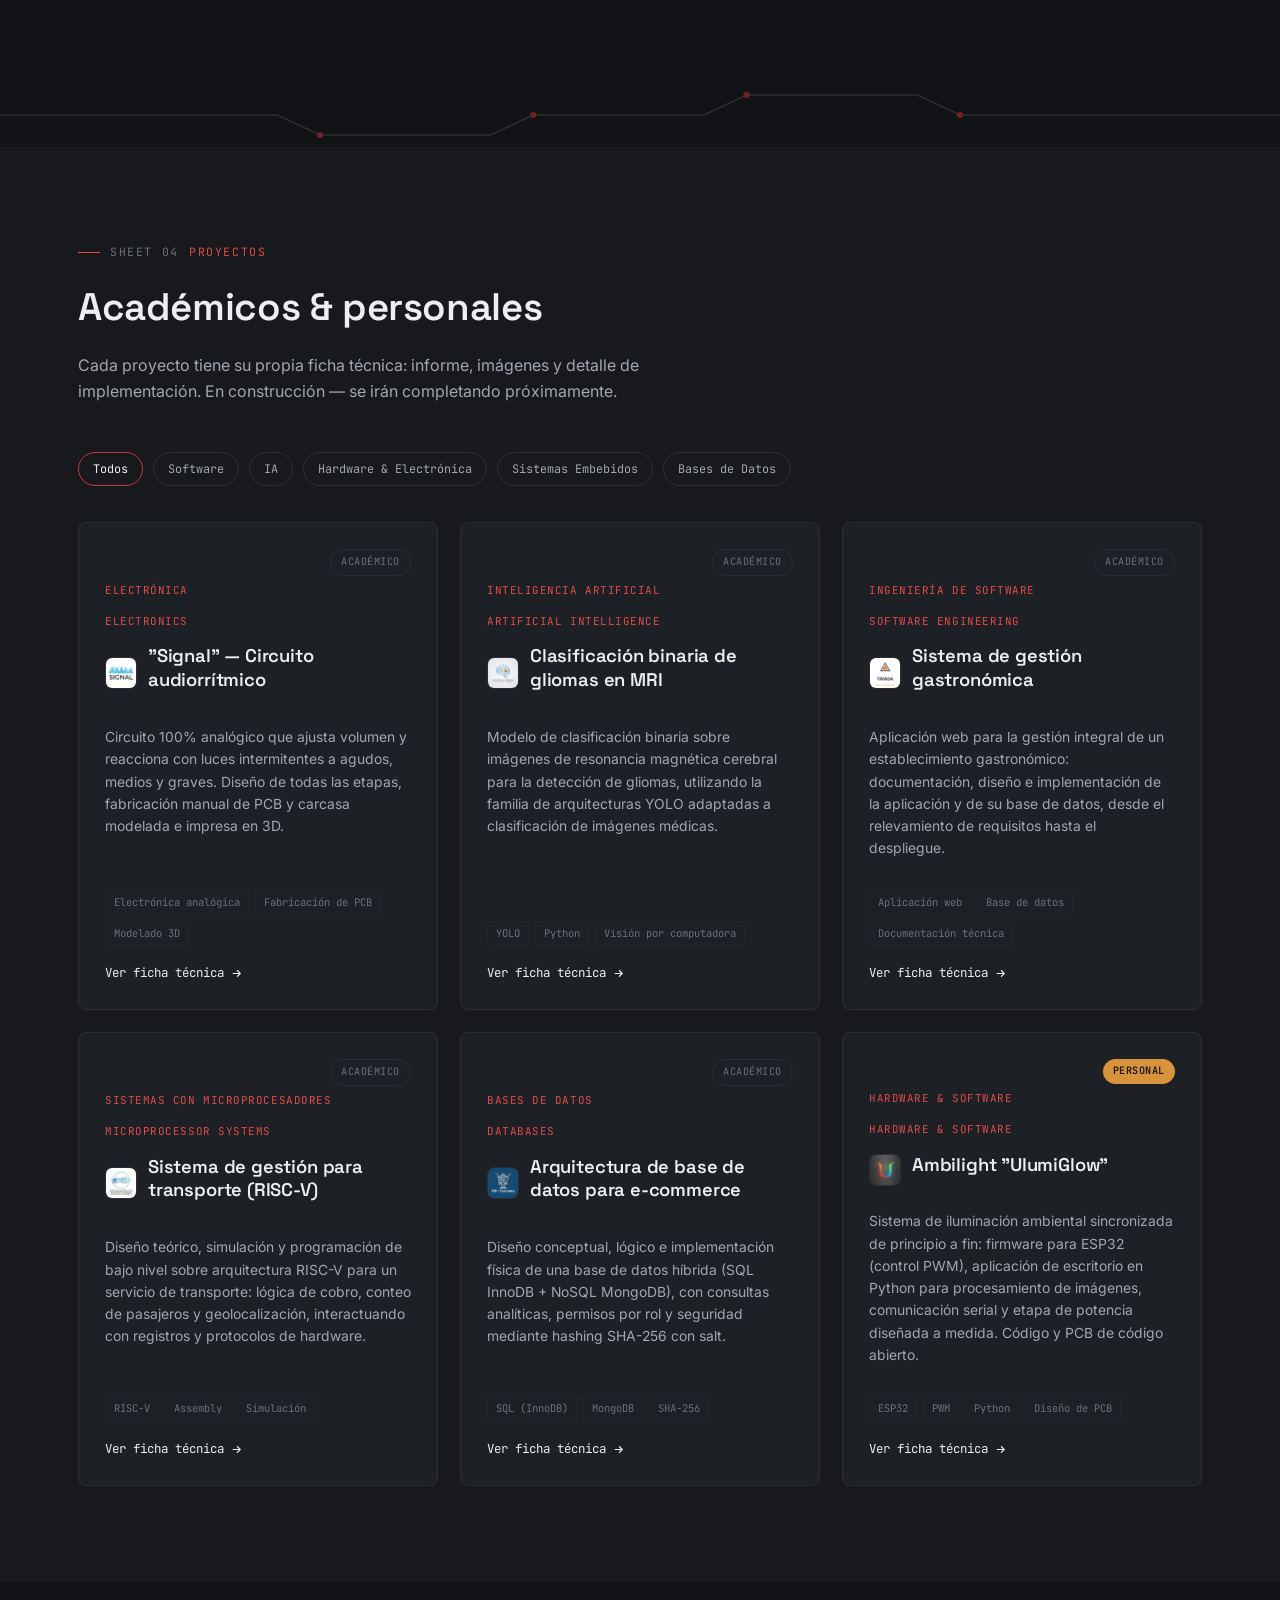
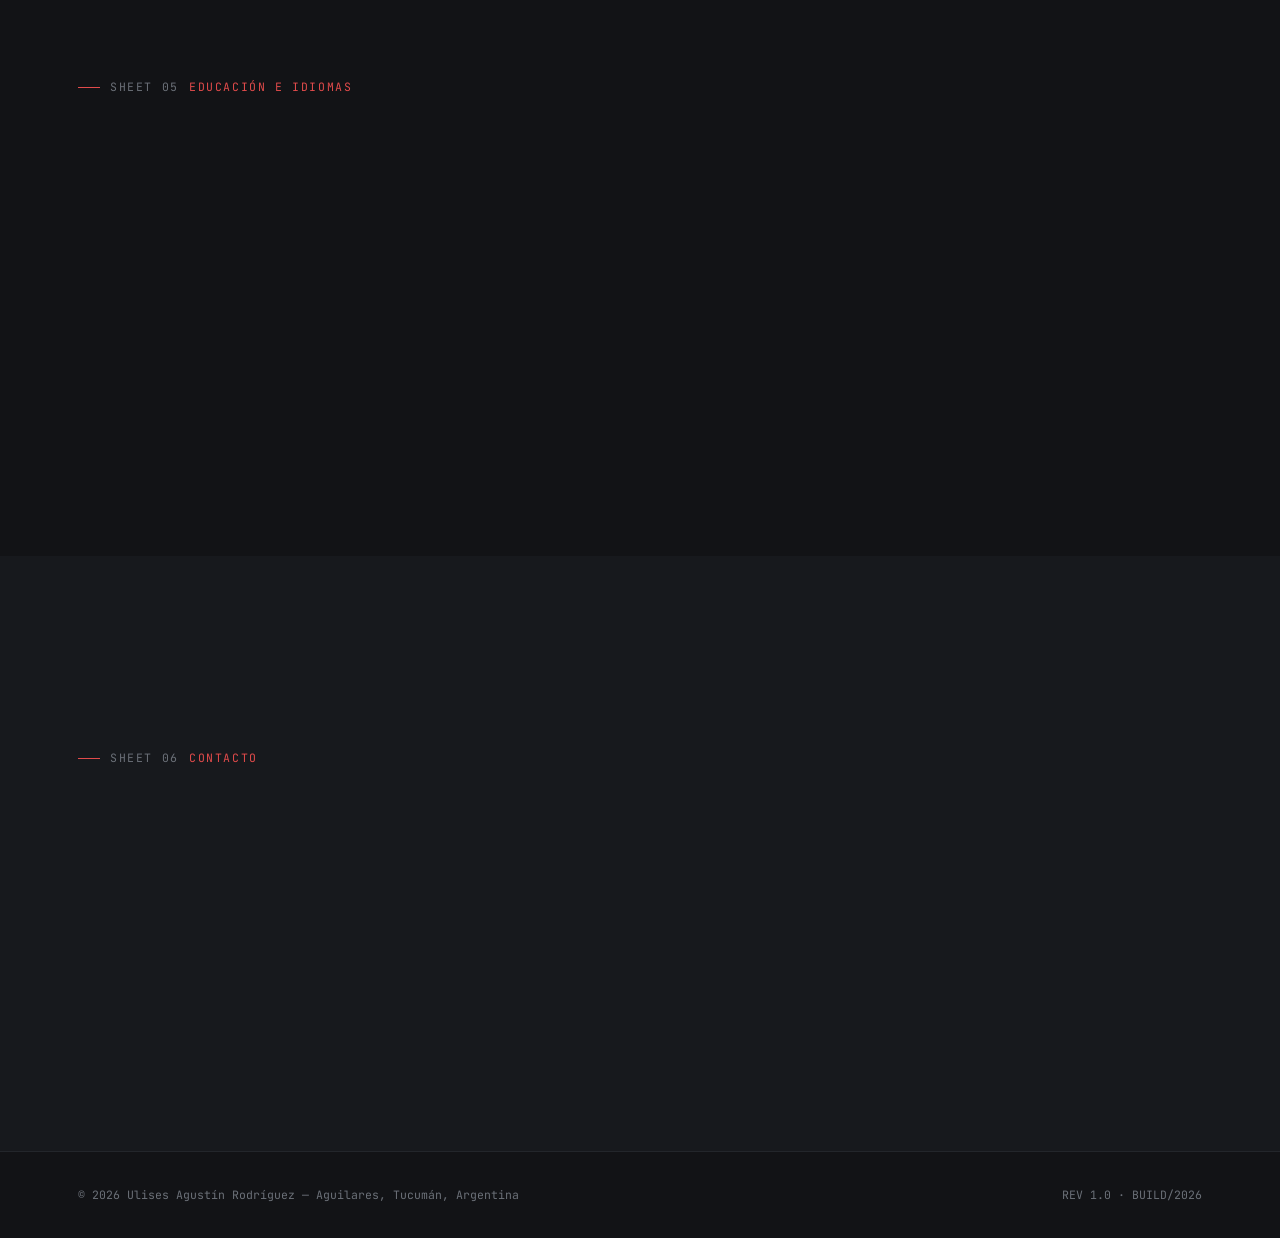
==== commit c5ac72b6: "v1.0.3 Una prueba mas con imagenes" ====
--- a/index.html
+++ b/index.html
@@ -325,7 +325,7 @@
         <span class="proj-cat" lang="es">Electrónica</span>
         <span class="proj-cat" lang="en">Electronics</span>
         <div class="proj-title-row">
-          <span class="proj-logo"><svg viewBox="0 0 24 24" fill="none" stroke="currentColor" stroke-width="1.6"><rect x="3" y="3" width="18" height="18" rx="2"/><circle cx="8.5" cy="8.5" r="1.5"/><path d="M21 15l-5-5L5 21"/></svg></span>
+          <span class="proj-logo" data-logo-slug="signal"><svg viewBox="0 0 24 24" fill="none" stroke="currentColor" stroke-width="1.6"><rect x="3" y="3" width="18" height="18" rx="2"/><circle cx="8.5" cy="8.5" r="1.5"/><path d="M21 15l-5-5L5 21"/></svg></span>
           <h3>"Signal" — <span lang="es">Circuito audiorrítmico</span><span lang="en">Audio-reactive circuit</span></h3>
         </div>
         <p lang="es">Circuito 100% analógico que ajusta volumen y reacciona con luces intermitentes a agudos, medios y graves. Diseño de todas las etapas, fabricación manual de PCB y carcasa modelada e impresa en 3D.</p>
@@ -348,7 +348,7 @@
         <span class="proj-cat" lang="es">Inteligencia artificial</span>
         <span class="proj-cat" lang="en">Artificial intelligence</span>
         <div class="proj-title-row">
-          <span class="proj-logo"><svg viewBox="0 0 24 24" fill="none" stroke="currentColor" stroke-width="1.6"><rect x="3" y="3" width="18" height="18" rx="2"/><circle cx="8.5" cy="8.5" r="1.5"/><path d="M21 15l-5-5L5 21"/></svg></span>
+          <span class="proj-logo" data-logo-slug="mri-glioma-yolo"><svg viewBox="0 0 24 24" fill="none" stroke="currentColor" stroke-width="1.6"><rect x="3" y="3" width="18" height="18" rx="2"/><circle cx="8.5" cy="8.5" r="1.5"/><path d="M21 15l-5-5L5 21"/></svg></span>
           <h3 lang="es">Clasificación binaria de gliomas en MRI</h3>
           <h3 lang="en">Binary glioma classification in brain MRI</h3>
         </div>
@@ -371,7 +371,7 @@
         <span class="proj-cat" lang="es">Ingeniería de software</span>
         <span class="proj-cat" lang="en">Software engineering</span>
         <div class="proj-title-row">
-          <span class="proj-logo"><svg viewBox="0 0 24 24" fill="none" stroke="currentColor" stroke-width="1.6"><rect x="3" y="3" width="18" height="18" rx="2"/><circle cx="8.5" cy="8.5" r="1.5"/><path d="M21 15l-5-5L5 21"/></svg></span>
+          <span class="proj-logo" data-logo-slug="gestion-gastronomica"><svg viewBox="0 0 24 24" fill="none" stroke="currentColor" stroke-width="1.6"><rect x="3" y="3" width="18" height="18" rx="2"/><circle cx="8.5" cy="8.5" r="1.5"/><path d="M21 15l-5-5L5 21"/></svg></span>
           <h3 lang="es">Sistema de gestión gastronómica</h3>
           <h3 lang="en">Restaurant management system</h3>
         </div>
@@ -395,7 +395,7 @@
         <span class="proj-cat" lang="es">Sistemas con microprocesadores</span>
         <span class="proj-cat" lang="en">Microprocessor systems</span>
         <div class="proj-title-row">
-          <span class="proj-logo"><svg viewBox="0 0 24 24" fill="none" stroke="currentColor" stroke-width="1.6"><rect x="3" y="3" width="18" height="18" rx="2"/><circle cx="8.5" cy="8.5" r="1.5"/><path d="M21 15l-5-5L5 21"/></svg></span>
+          <span class="proj-logo" data-logo-slug="transporte-riscv"><svg viewBox="0 0 24 24" fill="none" stroke="currentColor" stroke-width="1.6"><rect x="3" y="3" width="18" height="18" rx="2"/><circle cx="8.5" cy="8.5" r="1.5"/><path d="M21 15l-5-5L5 21"/></svg></span>
           <h3 lang="es">Sistema de gestión para transporte (RISC-V)</h3>
           <h3 lang="en">Transit fare-management system (RISC-V)</h3>
         </div>
@@ -418,7 +418,7 @@
         <span class="proj-cat" lang="es">Bases de datos</span>
         <span class="proj-cat" lang="en">Databases</span>
         <div class="proj-title-row">
-          <span class="proj-logo"><svg viewBox="0 0 24 24" fill="none" stroke="currentColor" stroke-width="1.6"><rect x="3" y="3" width="18" height="18" rx="2"/><circle cx="8.5" cy="8.5" r="1.5"/><path d="M21 15l-5-5L5 21"/></svg></span>
+          <span class="proj-logo" data-logo-slug="db-ecommerce"><svg viewBox="0 0 24 24" fill="none" stroke="currentColor" stroke-width="1.6"><rect x="3" y="3" width="18" height="18" rx="2"/><circle cx="8.5" cy="8.5" r="1.5"/><path d="M21 15l-5-5L5 21"/></svg></span>
           <h3 lang="es">Arquitectura de base de datos para e-commerce</h3>
           <h3 lang="en">Database architecture for e-commerce</h3>
         </div>
@@ -440,7 +440,7 @@
         <span class="proj-cat" lang="es">Hardware &amp; software</span>
         <span class="proj-cat" lang="en">Hardware &amp; software</span>
         <div class="proj-title-row">
-          <span class="proj-logo"><svg viewBox="0 0 24 24" fill="none" stroke="currentColor" stroke-width="1.6"><rect x="3" y="3" width="18" height="18" rx="2"/><circle cx="8.5" cy="8.5" r="1.5"/><path d="M21 15l-5-5L5 21"/></svg></span>
+          <span class="proj-logo" data-logo-slug="ulumiglow"><svg viewBox="0 0 24 24" fill="none" stroke="currentColor" stroke-width="1.6"><rect x="3" y="3" width="18" height="18" rx="2"/><circle cx="8.5" cy="8.5" r="1.5"/><path d="M21 15l-5-5L5 21"/></svg></span>
           <h3>Ambilight "UlumiGlow"</h3>
         </div>
         <p lang="es">Sistema de iluminación ambiental sincronizada de principio a fin: firmware para ESP32 (control PWM), aplicación de escritorio en Python para procesamiento de imágenes, comunicación serial y etapa de potencia diseñada a medida. Código y PCB de código abierto.</p>
--- a/assets/css/style.css
+++ b/assets/css/style.css
@@ -375,6 +375,12 @@
   letter-spacing:.04em;
   text-align:center;
 }
+.chip-face-back.has-photo{ padding:0; }
+.chip-face-back.has-photo img{
+  width:100%; height:100%;
+  object-fit:cover;
+  border-radius:10px;
+}
 @keyframes chipflip{
   0%, 42%   { transform:rotateY(0deg); }
   50%, 92%  { transform:rotateY(180deg); }
@@ -650,6 +656,7 @@
 .proj-logo img{ width:100%; height:100%; object-fit:cover; border-radius:6px; }
 .proj-logo svg{ width:14px; height:14px; }
 .proj-card:hover .proj-logo{ border-color:var(--red-dim); color:var(--text-dim); }
+.proj-logo.has-logo{ border-style:solid; border-color:var(--border); }
 .proj-title-row h3{ margin-bottom:0; }
 .proj-badge{
   font-family:var(--font-mono);
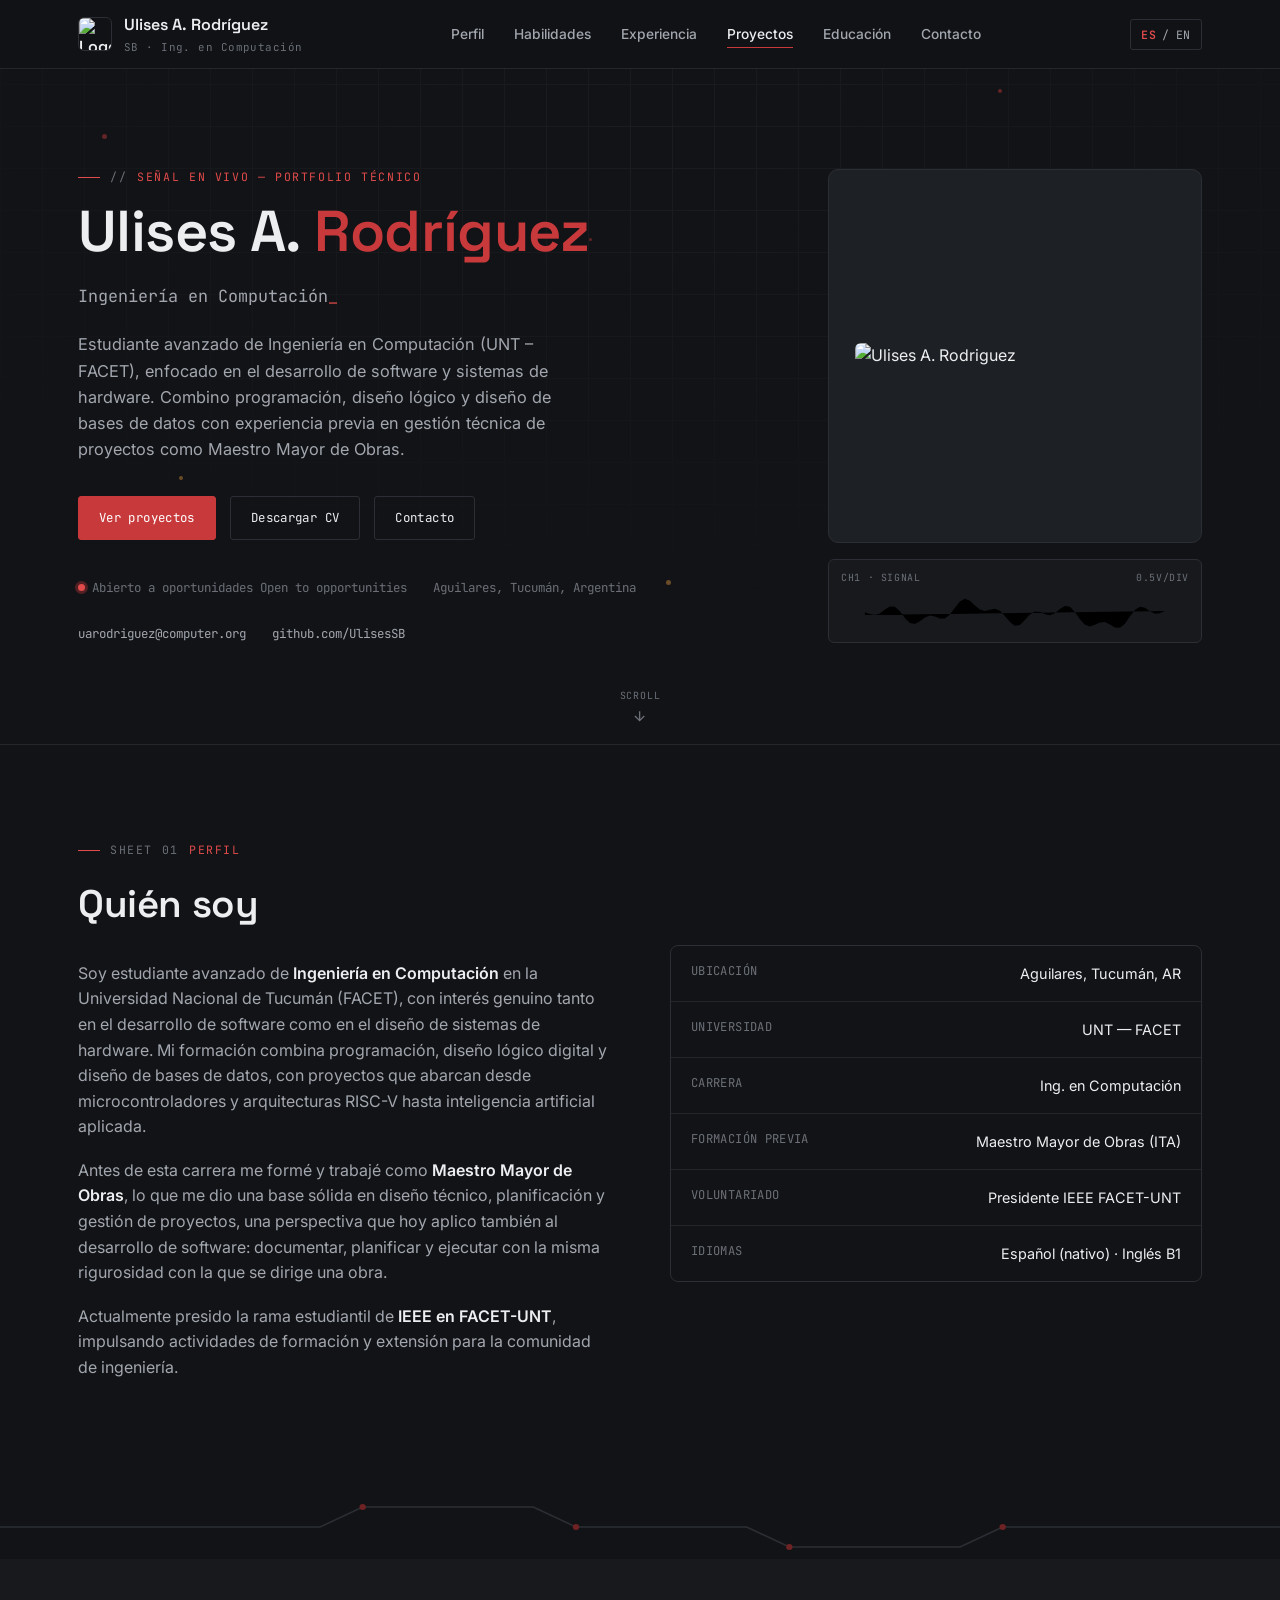
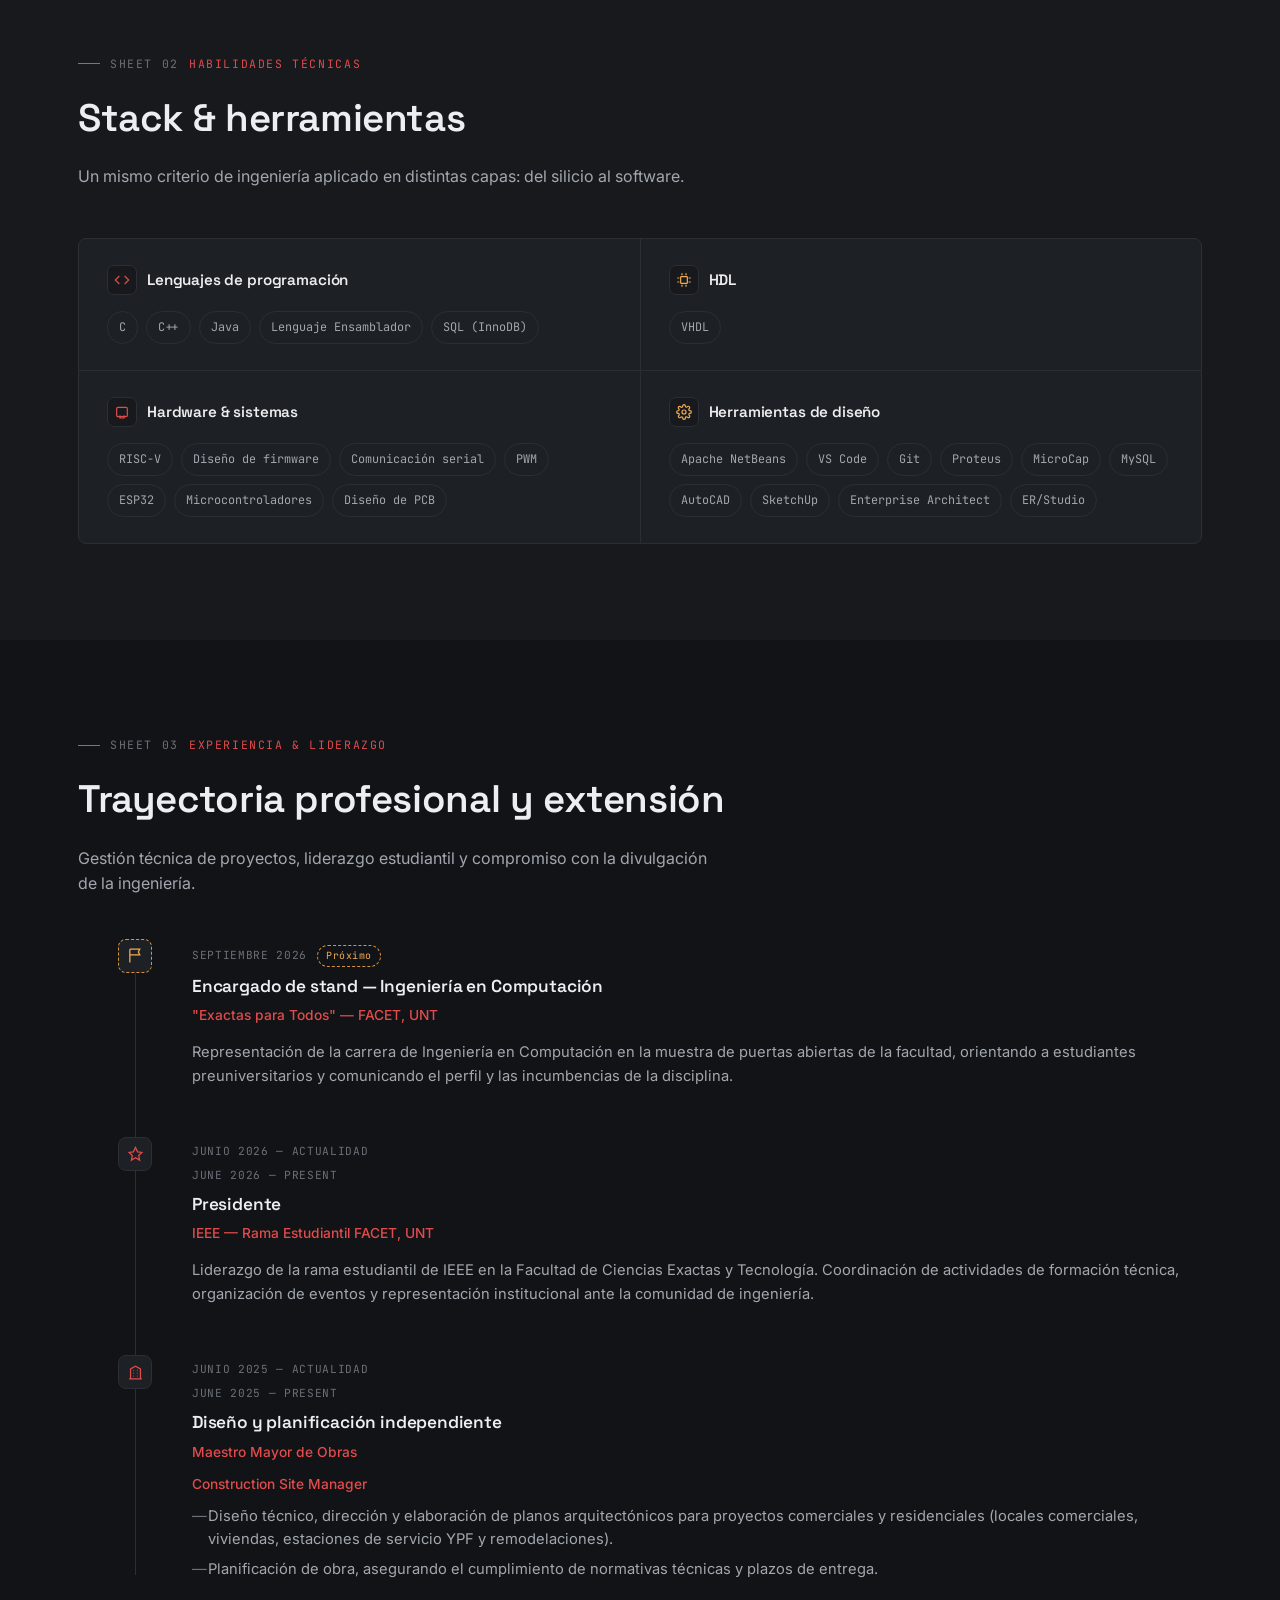
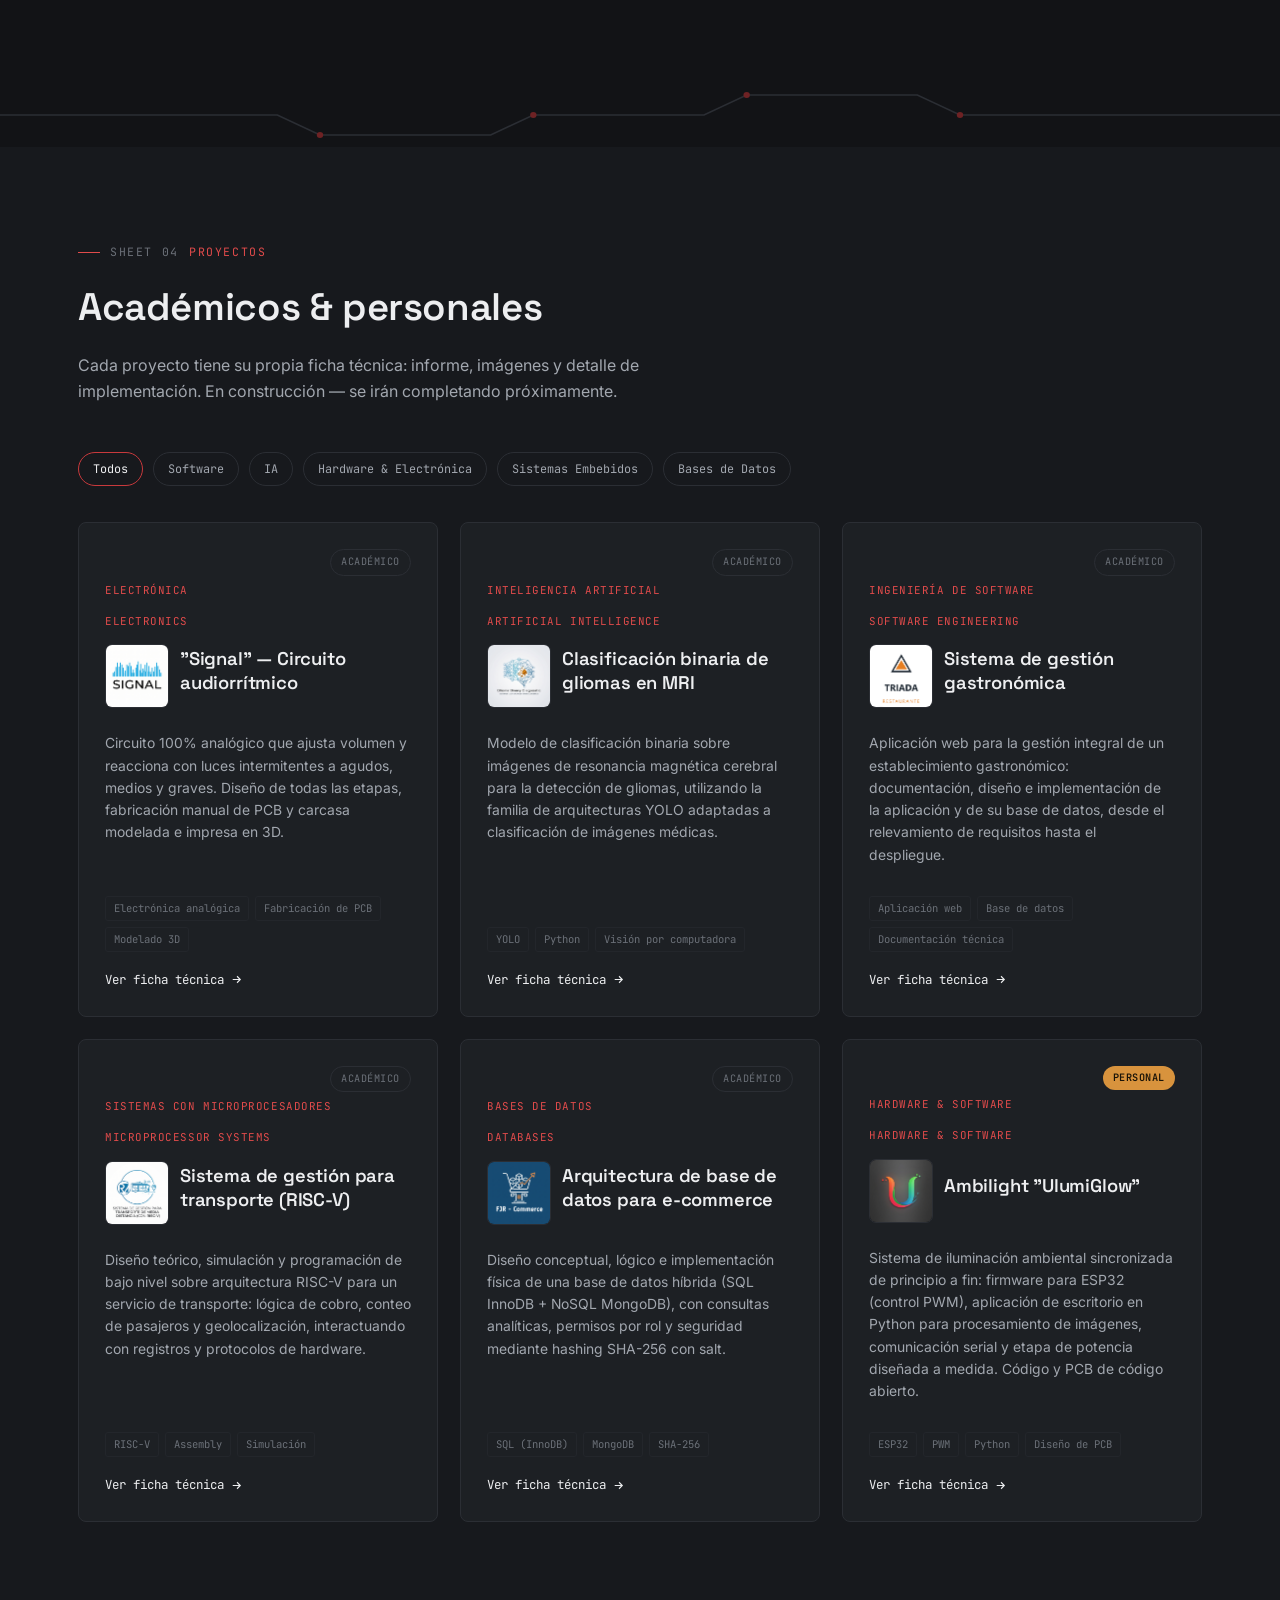
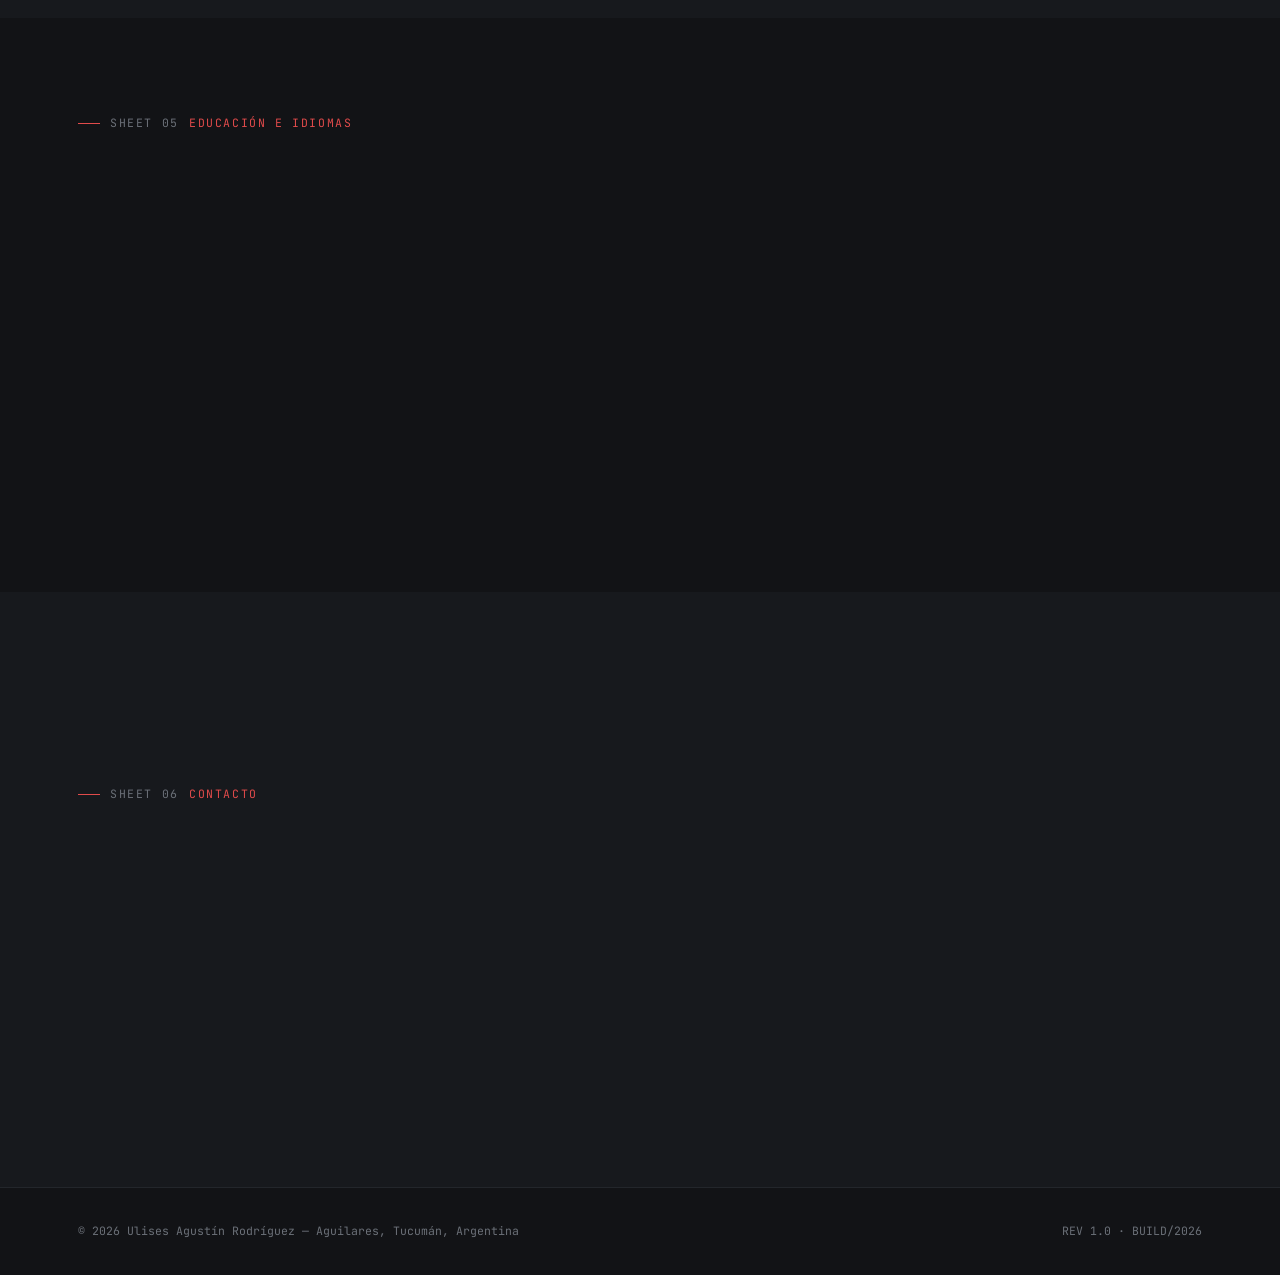
==== commit c7b7ecc6: "v1.0.4 Ya casi logos" ====
--- a/index.html
+++ b/index.html
@@ -3,7 +3,7 @@
 <head>
 <meta charset="UTF-8">
 <meta name="viewport" content="width=device-width, initial-scale=1.0">
-<title>Ulises Rodríguez — Ingeniería en Computación · Software &amp; Hardware</title>
+<title>Ulises A. Rodríguez — Ingeniería en Computación · Software &amp; Hardware</title>
 <meta name="description" content="Portfolio de Ulises Agustín Rodríguez — Ingeniería en Computación. Proyectos en software, sistemas embebidos, IA y electrónica.">
 <link rel="icon" href="assets/img/logo.png">
 <link rel="stylesheet" href="assets/css/style.css">
@@ -14,9 +14,9 @@
 <nav class="nav">
   <div class="nav-inner">
     <a href="#top" class="nav-brand">
-      <img src="assets/img/logo.png" alt="Logo Ulises Rodriguez">
+      <img src="assets/img/logo.png" alt="Logo Ulises A. Rodriguez">
       <span>
-        Ulises Rodríguez
+        Ulises A. Rodríguez
         <small>SB · Ing. en Computación</small>
       </span>
     </a>
@@ -45,7 +45,7 @@
   <div class="container hero-inner">
     <div>
       <p class="eyebrow"><span class="sheet">//</span> <span lang="es">Señal en vivo — Portfolio técnico</span><span lang="en">Live signal — Technical portfolio</span></p>
-      <h1>Ulises <span class="accent">Rodríguez</span></h1>
+      <h1>Ulises A. <span class="accent">Rodríguez</span></h1>
       <p class="hero-role"><span data-role-type></span><span class="cursor">_</span></p>
       <p class="hero-desc" lang="es">Estudiante avanzado de Ingeniería en Computación (UNT – FACET), enfocado en el desarrollo de software y sistemas de hardware. Combino programación, diseño lógico y diseño de bases de datos con experiencia previa en gestión técnica de proyectos como Maestro Mayor de Obras.</p>
       <p class="hero-desc" lang="en">Advanced Computer Engineering student (UNT – FACET), focused on software development and hardware systems. I combine programming, digital logic design and database design with prior experience in technical project management as a Construction Site Manager.</p>
@@ -72,7 +72,7 @@
       <div class="chip-flip">
         <div class="chip-flip-inner">
           <div class="chip-face chip-face-front">
-            <img src="assets/img/logo.png" alt="Ulises Rodriguez">
+            <img src="assets/img/logo.png" alt="Ulises A. Rodriguez">
           </div>
           <div class="chip-face chip-face-back">
             <svg viewBox="0 0 24 24" fill="none" stroke="currentColor" stroke-width="1.4"><circle cx="12" cy="8" r="4"/><path d="M4 21c0-4.4 3.6-8 8-8s8 3.6 8 8"/></svg>
@@ -138,7 +138,7 @@
           <span class="v" lang="es">Maestro Mayor de Obras (ITA)</span><span class="v" lang="en">Construction Site Manager (ITA)</span>
         </div>
         <div class="perfil-fact">
-          <span class="k" lang="es">LIDERAZGO</span><span class="k" lang="en">LEADERSHIP</span>
+          <span class="k" lang="es">VOLUNTARIADO</span><span class="k" lang="en">LEADERSHIP</span>
           <span class="v" lang="es">Presidente IEEE FACET-UNT</span><span class="v" lang="en">Chair, IEEE FACET-UNT</span>
         </div>
         <div class="perfil-fact">
--- a/assets/css/style.css
+++ b/assets/css/style.css
@@ -644,7 +644,7 @@
   margin-bottom:10px;
 }
 .proj-logo{
-  width:32px; height:32px;
+  width:64px; height:64px;
   border-radius:7px;
   border:1.5px dashed var(--border);
   background:var(--bg-alt);
